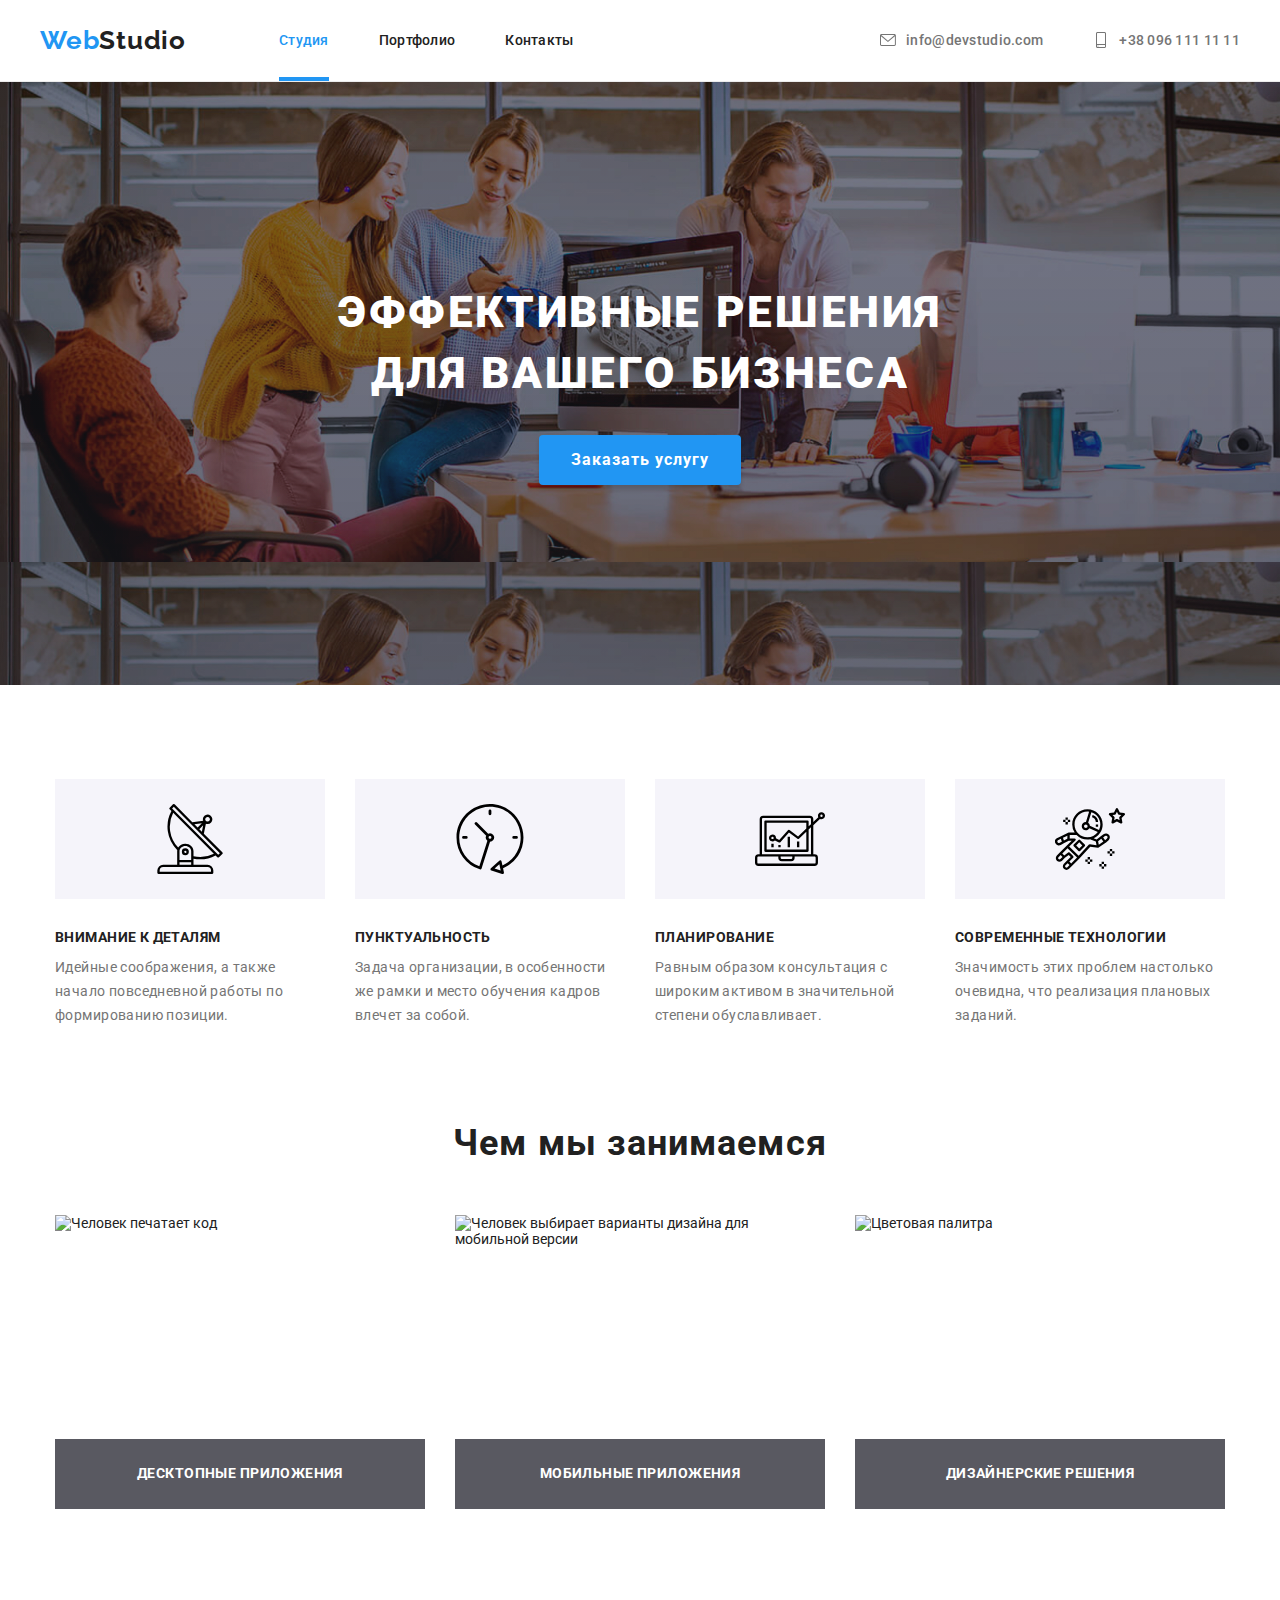
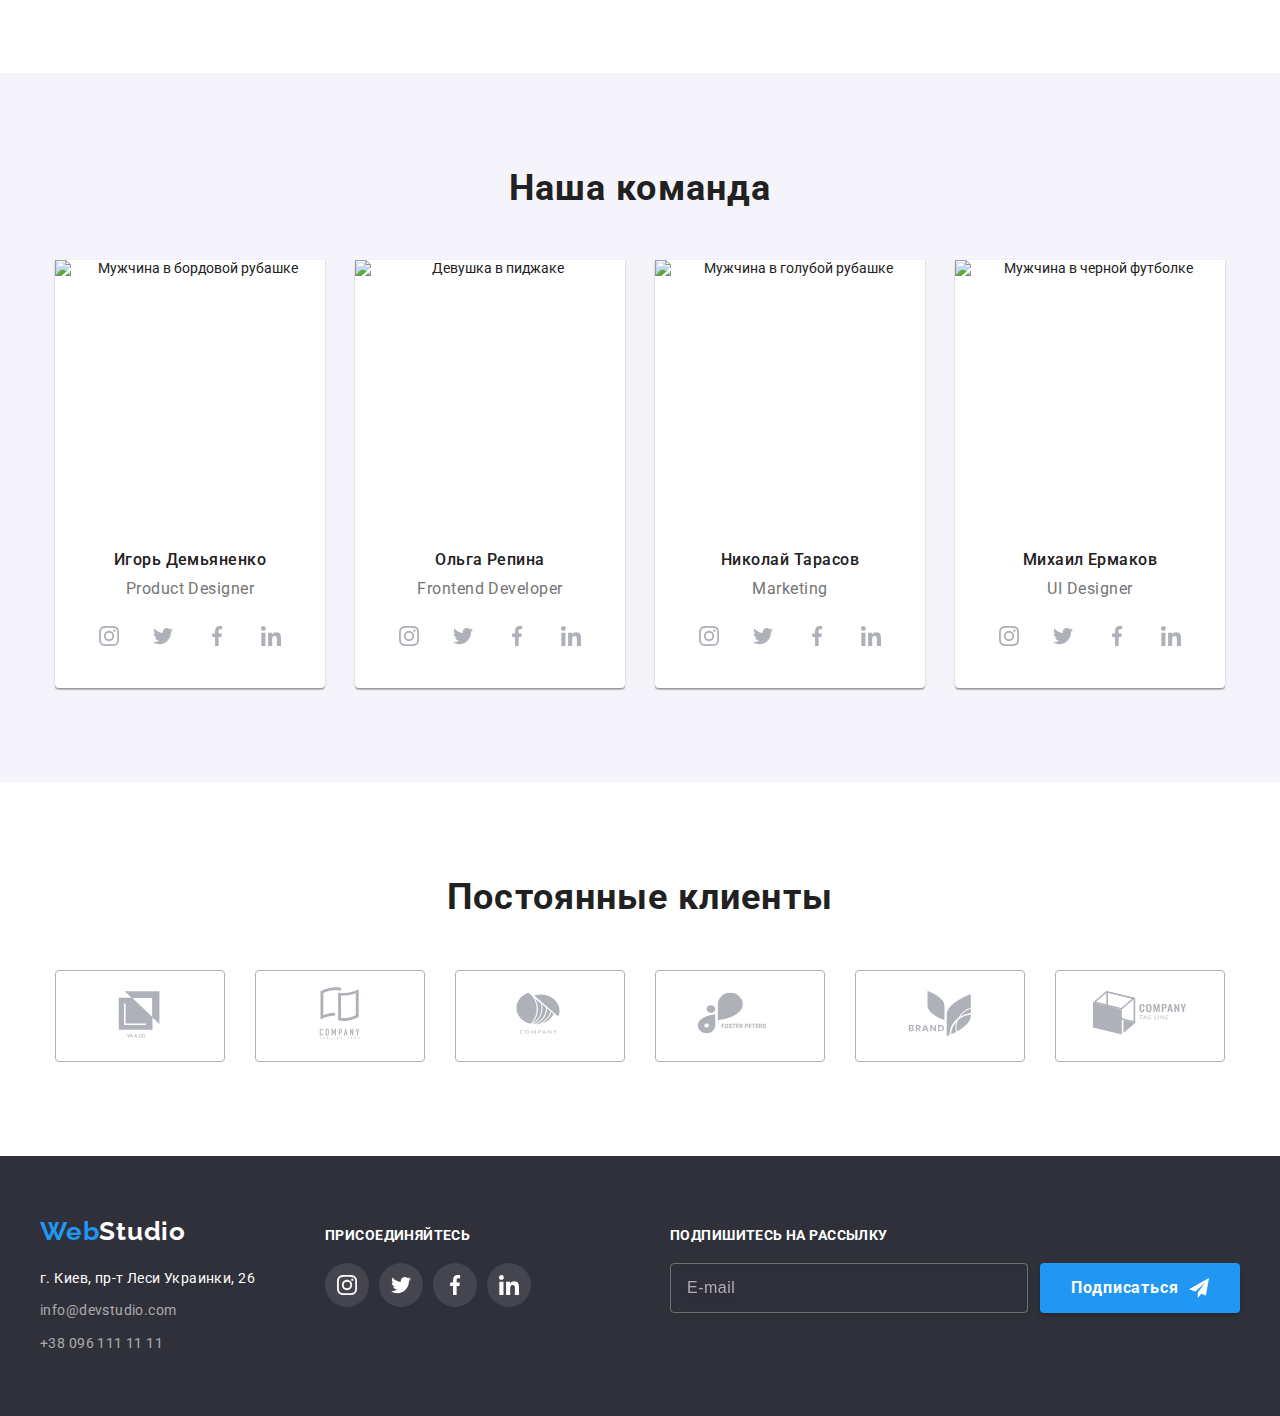
==== index.html @ afd18cb7 "update" ====
<!DOCTYPE html>
<html lang="ru">

<head>
  <meta charset="UTF-8" />
  <meta http-equiv="X-UA-Compatible" content="IE=edge" />
  <meta name="viewport" content="width=device-width, initial-scale=1.0" />
  <meta name="description" content="Домашнее задание #2" />
  <title>Главная</title>
  <link rel="preconnect" href="https://fonts.googleapis.com">
  <link rel="preconnect" href="https://fonts.gstatic.com" crossorigin>
  <link href="https://fonts.googleapis.com/css2?family=Raleway:wght@700&family=Roboto:wght@400;500;700;900&display=swap"
    rel="stylesheet">
  <link rel="stylesheet" href="https://cdnjs.cloudflare.com/ajax/libs/modern-normalize/1.1.0/modern-normalize.min.css"
    integrity="sha512-wpPYUAdjBVSE4KJnH1VR1HeZfpl1ub8YT/NKx4PuQ5NmX2tKuGu6U/JRp5y+Y8XG2tV+wKQpNHVUX03MfMFn9Q=="
    crossorigin="anonymous" referrerpolicy="no-referrer" />
    <link rel="stylesheet" href="./css/main.min.css" />
</head>

<body>
  <header class="header">
    <div class="container list box-flex">
      <a class="link font-3" href="./index.html">Web<span class="header__logo">Studio</span></a>
      <nav class="header__navigation ">
        <ul class="header__navigation__list list box-flex font-7 ">
          <li class="header__navigation__list__item position-items"><a class="link animation-1 current-page" href="./index.html"> <p> Студия</p></a></li>
          <li class="header__navigation__list__item position-items"><a class="link  animation-1" href="./portfolio.html"> <p> Портфолио</p></a></li>
          <li class="header__navigation__list__item position-items"><a class="link  animation-1" href=""><p>Контакты</p></a></li>
        </ul>
      </nav>
      <ul class="header__contact list box-flex font-7">
        <li class="header__contact__item position-items ">
          <a class="link email animation-1 box-flex" href="mailto:info@devstudio.com">
            <svg class="svg animation-1" style="width: 16px; height:16px;">
              <use href="./images/icons.svg#icon-envelope"></use>
            </svg>
            <p>info@devstudio.com</p></a>
        </li>
        <li class="header__contact__item position-items ">
          <a class="link tel animation-1 box-flex" href="tel:+380961111111">
            <svg class="svg animation-1" style="width: 16px; height:16px;">
              <use href="./images/icons.svg#icon-smartphone"></use>
            </svg>
            <p>+38 096 111 11 11</p></a>
        </li>
      </ul>
    </div>
  </header>

  <main class="main">
    <section class="shapka section">
      <div class="container shapka__container">
        <h1 class="font-1">Эффективные решения для вашего бизнеса</h1>
        <button class="btn btn-action animation-1" type="button" data-modal-open> <p class="font-4"> Заказать услугу</p></button>
      </div>
    </section>

    <section class="section peculiarities">
      <div class="container peculiarities__container">
        <ul class="peculiarities__container__list  list box-flex">
          <li class="peculiarities__container__item position-items">
            <div class="peculiarities__container__item__box box-flex">
              <svg class="svg">
                <use href="./images/icons.svg#icon-antenna-1"></use>
              </svg>
            </div>
            <h3 class="peculiarities__container__item__title font-9">Внимание к деталям</h3>
            <p class="font-8">Идейные соображения, а также начало повседневной работы по формированию позиции.</p>
          </li>
          <li class="peculiarities__container__item position-items">
            <div class="peculiarities__container__item__box box-flex">
              <svg class="svg">
                <use href="./images/icons.svg#icon-clock-1"></use>
              </svg>
            </div>
            <h3 class="peculiarities__container__item__title font-9">Пунктуальность</h3>
            <p class="font-8">Задача организации, в особенности же рамки и место обучения кадров влечет за собой.</p>

          </li>
          <li class="peculiarities__container__item position-items">
            <div class="peculiarities__container__item__box box-flex">
              <svg class="svg">
                <use href="./images/icons.svg#icon-diagram-1"></use>
              </svg>
            </div>
            <h3 class="peculiarities__container__item__title font-9">Планирование</h3>
            <p class="font-8">Равным образом консультация с широким активом в значительной степени обуславливает.</p>
          </li>
          <li class="peculiarities__container__item position-items">
            <div class="peculiarities__container__item__box box-flex">
              <svg class="svg">
                <use href="./images/icons.svg#icon-astronaut-1"></use>
              </svg>
            </div>
            <h3 class="peculiarities__container__item__title font-9">Современные технологии</h3>
            <p class="font-8">Значимость этих проблем настолько очевидна, что реализация плановых заданий.</p>
          </li>
        </ul>
      </div>
    </section>


    <section class="activity">
      <div class="container activity__container">
        <h2 class="font-2">Чем мы занимаемся</h2>
        <ul class="activity__list box-flex list">
          <li class="activity__list__item position-items"><img class="image" src="./images/activity/activity1.jpg"
              alt="Человек печатает код">
            <div class="activity__list__item__description box-flex">
              <h3 class="font-9">Десктопные приложения</h3>
            </div>
          </li>
          <li class="activity__list__item position-items"><img class="image" src="./images/activity/activity2.jpg"
              alt="Человек выбирает варианты дизайна для мобильной версии">
            <div class="activity__list__item__description box-flex">
              <h3 class="font-9">Мобильные приложения</h3>
            </div>
          </li>
          <li class="activity__list__item position-items"><img class="image" src="./images/activity/activity3.jpg"
              alt="Цветовая палитра">
            <div class="activity__list__item__description box-flex">
              <h3 class="font-9">Дизайнерские решения</h3>
            </div>
          </li>
        </ul>
      </div>
    </section>
   
    <section class="section team">
      <div class="container team__container">
        <h2 class="font-2">Наша команда</h2>
        <ul class="list team__list box-flex">
          <li class="team__list__item">
            <img class="image" src="./images/team/igor.jpg" alt="Мужчина в бордовой рубашке">
            <div class="team__list__item__info">
              <h3 class="team__list__item__title font-5">Игорь Демьяненко</h3>
              <p class="team__list__item__text font-6">Product Designer</p>
              <ul class="list team__list__item__social box-flex">
                <li class="item animation-1">
                  <a class="social-link box-flex" href="">
                    <svg class="svg animation-1">
                      <use href="./images/icons.svg#icon-instagram-2"></use>
                    </svg>
                  </a>
                </li>
                <li class="item animation-1">
                  <a class="social-link box-flex" href="">
                    <svg class="svg animation-1">
                      <use href="./images/icons.svg#icon-twitter-1"></use>
                    </svg>
                  </a>
                </li>
                <li class="item animation-1">
                  <a class="social-link box-flex" href="">
                    <svg class="svg animation-1">
                      <use href="./images/icons.svg#icon-facebook-1"></use>
                    </svg>
                  </a>
                </li>
                <li class="item">
                  <a class="social-link box-flex" href="">
                    <svg class="svg animation-1">
                      <use href="./images/icons.svg#icon-linkedin-1"></use>
                    </svg>
                  </a>
                </li>
              </ul>
            </div>
          </li>
          <li class="team__list__item">
            <img class="image" src="./images/team/olga.jpg" alt="Девушка в пиджаке">
            <div class="team__list__item__info">
              <h3 class="team__list__item__title font-5">Ольга Репина</h3>
              <p class="team__list__item__text font-6">Frontend Developer</p>
              <ul class="list team__list__item__social box-flex">
                <li class="item animation-1">
                  <a class="social-link box-flex" href="">
                    <svg class="svg animation-1">
                      <use href="./images/icons.svg#icon-instagram-2"></use>
                    </svg>
                  </a>
                </li>
                <li class="item animation-1">
                  <a class="social-link box-flex" href="">
                    <svg class="svg animation-1">
                      <use href="./images/icons.svg#icon-twitter-1"></use>
                    </svg>
                  </a>
                </li>
                <li class="item animation-1">
                  <a class="social-link box-flex" href="">
                    <svg class="svg animation-1">
                      <use href="./images/icons.svg#icon-facebook-1"></use>
                    </svg>
                  </a>
                </li>
                <li class="item animation-1">
                  <a class="social-link box-flex" href="">
                    <svg class="svg animation-1">
                      <use href="./images/icons.svg#icon-linkedin-1"></use>
                    </svg>
                  </a>
                </li>
              </ul>
            </div>

          </li>
          <li class="team__list__item">
            <img class="image" src="./images/team/niko.jpg" alt="Мужчина в голубой рубашке">
            <div class="team__list__item__info">
              <h3 class="team__list__item__title font-5">Николай Тарасов</h3>
              <p class="team__list__item__text font-6">Marketing</p>
              <ul class="list team__list__item__social box-flex">
                <li class="item animation-1">
                  <a class="social-link box-flex" href="">
                    <svg class="svg animation-1">
                      <use href="./images/icons.svg#icon-instagram-2"></use>
                    </svg>
                  </a>
                </li>
                <li class="item animation-1">
                  <a class="social-link box-flex" href="">
                    <svg class="svg animation-1">
                      <use href="./images/icons.svg#icon-twitter-1"></use>
                    </svg>
                  </a>
                </li>
                <li class="item animation-1">
                  <a class="social-link box-flex" href="">
                    <svg class="svg animation-1">
                      <use href="./images/icons.svg#icon-facebook-1"></use>
                    </svg>
                  </a>
                </li>
                <li class="item animation-1">
                  <a class="social-link box-flex" href="">
                    <svg class="svg animation-1">
                      <use href="./images/icons.svg#icon-linkedin-1"></use>
                    </svg>
                  </a>
                </li>
              </ul>
            </div>

          </li>
          <li class="team__list__item">
            <img class="image" src="./images/team/miho.jpg" alt="Мужчина в черной футболке">
            <div class="team__list__item__info">
              <h3 class="team__list__item__title font-5">Михаил Ермаков</h3>
              <p class="team__list__item__text font-6">UI Designer</p>
              <ul class="list team__list__item__social box-flex">
                <li class="item animation-1">
                  <a class="social-link box-flex" href="">
                    <svg class="svg animation-1">
                      <use href="./images/icons.svg#icon-instagram-2"></use>
                    </svg>
                  </a>
                </li>
                <li class="item animation-1">
                  <a class="social-link box-flex" href="">
                    <svg class="svg animation-1">
                      <use href="./images/icons.svg#icon-twitter-1"></use>
                    </svg>
                  </a>
                </li>
                <li class="item animation-1">
                  <a class="social-link box-flex" href="">
                    <svg class="svg animation-1">
                      <use href="./images/icons.svg#icon-facebook-1"></use>
                    </svg>
                  </a>
                </li>
                <li class="item animation-1">
                  <a class="social-link box-flex" href="">
                    <svg class="svg animation-1">
                      <use href="./images/icons.svg#icon-linkedin-1"></use>
                    </svg>
                  </a>
                </li>
              </ul>
            </div>

          </li>
        </ul>
      </div>
    </section>

    <section class="section clients">
      <div class="container client__container">
        <h2 class="font-2 client__container__title">Постоянные клиенты</h2>
        <ul class="client__list list box-flex">
          <li class="client__list__item animation-1 box-flex">
            <a class="client__list__item__social-link animation-1 "  href="">
              <svg class="svg animation-1">
                <use href="./images/icons.svg#icon-Logo"></use>
              </svg>
            </a>
          </li>
          <li class="client__list__item animation-1 box-flex">
            <a class="client__list__item__social-link animation-1"  href="">
              <svg class="svg animation-1">
                <use href="./images/icons.svg#icon-Logo-1"></use>
              </svg>
            </a>
          </li>
          <li class="client__list__item animation-1 box-flex">
            <a class="client__list__item__social-link animation-1"  href="" >
              <svg class="svg animation-1">
                <use href="./images/icons.svg#icon-Logo-2"></use>
              </svg>
            </a>
          </li>
          <li class="client__list__item animation-1 box-flex">
            <a class="client__list__item__social-link animation-1" href="">
              <svg class="svg animation-1">
                <use href="./images/icons.svg#icon-Logo-3"></use>
              </svg>
            </a>
          </li>
          <li class="client__list__item animation-1 box-flex">
            <a class="client__list__item__social-link animation-1"  href="">
              <svg class="svg animation-1">
                <use href="./images/icons.svg#icon-Logo-4"></use>
              </svg>
            </a>
          </li>
          <li class="client__list__item animation-1 box-flex">
            <a class="client__list__item__social-link animation-1" href="">
              <svg class="svg">
                <use href="./images/icons.svg#icon-Logo-5"></use>
              </svg>
            </a>
          </li>
        </ul>
      </div>
    </section>
  </main>

  <footer class="footer">
    <div class="footer__container container box-flex">
      <div>
        <a class="link font-3" href="/index.html">Web<span class="footer__logo">Studio</span></a>

        <address class="footer__address font-8">
          г. Киев, пр-т Леси Украинки, 26
          <ul class="list footer__address__contact__list">
            <li class="footer__address__contact__item"><a class="link animation-1" href="mailto:info@devstudio.com">info@devstudio.com</a></li>
            <li class="footer__address__contact__item"><a class="link animation-1" href="tel:+380961111111">+38 096 111 11 11</a></li>
          </ul>
        </address>
      </div>

      <div class="footer__social">
        <p class="footer__social__title font-9">присоединяйтесь</p>
        <ul class="footer__social__list list box-flex">
          <li class="footer__social__item animation-1">
            <a href="" class="footer__social__item__link link box-flex">
              <svg class="svg">
                <use href="./images/icons.svg#icon-instagram-2"></use>
              </svg>
            </a>
          </li>
          <li class="footer__social__item animation-1">
            <a href="" class="footer__social__item__link  link box-flex ">
              <svg class="svg">
                <use href="./images/icons.svg#icon-twitter-1"></use>
              </svg>
            </a>
          </li>
          <li class="footer__social__item  animation-1">
            <a href="" class="footer__social__item__link link box-flex">
              <svg class="svg">
                <use href="./images/icons.svg#icon-facebook-1"></use>
              </svg>
            </a>
          </li>
          <li class="footer__social__item  animation-1">
            <a href="" class="footer__social__item__link link box-flex">
              <svg class="svg">
                <use href="./images/icons.svg#icon-linkedin-1"></use>
              </svg>
            </a>
          </li>
        </ul>
      </div>
      <div class="footer__subscription">
        <form class="subscription__form box-flex" name="subscription-form" autocomplete="on">
          <div class="subscription__form__box">                    
            <label for="user_email"> <p class="subscription__form__box__title font-9">подпишитесь на рассылку</p></label>
            <input class="subscription__form__input" type="email" name="email" id="user_email" placeholder="E-mail">  
          </div>
          <button class="btn btn-action subscription__form__btn  animation-1 box-flex" type="submit">
            <p class="font-4">Подписаться</p>
            <svg class="sibscription__form__svg svg">
              <use href="./images/icons.svg#icon-icon-send"></use>
            </svg>
          </button>
        </form>

      </div>
    </div>
  </footer>
  <div class="backdrop is-hidden  box-flex" data-modal>    
    <div class="modal">
      <button type="button" class="btn modal__button-close" aria-label="Закрыть" data-modal-close>
        <svg class="modal__button-close__icon">
          <use href="./images/icons.svg#icon-cross"></use>
        </svg>
      </button>
      <form class="form modal__form" autocomplete="off" re>
        <p class="modal__form__title font-11">Оставьте свои данные, мы вам перезвоним</p>
        <label class="modal__form__label" for="user_name"> <p class="font-10">Имя</p>
          <input class="modal__form__input" type="text" name="name" id="user_name" placeholder="">
          <svg class="modal__form__icon" width="18" ; height="18" ;>
            <use href="./images/icons.svg#icon-Vector-9"></use>
          </svg>
        </label>
        <label class="modal__form__label" for="user_tel"> <p class="font-10">Телефон</p>
          <input class="modal__form__input" type="tel" name="tel" id="user_tel" placeholder="">
          <svg class="modal__form__icon" width="18" ; height="18">
            <use href="./images/icons.svg#icon-Vector-10"></use>
          </svg>
        </label>
        <label class="modal__form__label" for="user_email"> <p class="font-10">Почта</p>
          <input class="modal__form__input" type="email" name="email" id="user_email" placeholder="">
          <svg class="modal__form__icon" width="18" ; height="18">
            <use href="./images/icons.svg#icon-Vector-11"></use>
          </svg>
        </label>
        <label class="modal__form__label" for="user_message"> <p class="font-10">Комментарий</p></label>
        <textarea class="modal__form__message" name="message" id="user_message" cols="30" rows="5"
          placeholder="Введите текст"></textarea>        
        <div class="modal__form__agrement">
          <input class="modal__form__agrement__checkbox visually-hidden" type="checkbox" id="agrement__checkbox" name="checkbox">
          <label class="modal__form__agrement__label box-flex" for="agrement__checkbox">
            <svg class="modal__form__agrement__checkbox-input__icon" width="16" ; height="15">
              <use href="./images/icons.svg#icon-checkbox"></use>
            </svg>
            <p class="modal__form__agrement__text font-8">Соглашаюсь с рассылкой и принимаю&nbsp; </p>
            <a class="modal__form__agrement__link font-8" href="">Условия договора</a>
          </label>           
        </div>
        <button class="modal__form__btn-send btn-action btn animation-1" type="submit">
          <p class="font-4">Отправить</p>
        </button>
               
      </form>
    </div>
  </div>
  <script src="./js/modal.js"></script>
</body>

</html>
---- css/main.min.css ----
:root{--main-font: "Roboto", sans-serif;--secondary-font: "Raleway", sans-serif;--main-txt-cl: #212121;--secondary-txt-cl: #2196f3;--third-txt-cl: #757575;--title-txt-cl: #303030;--btn-txt-cl: #303030;--btn-bg-secondary-cl: #188CE8;--accent-cl: #ff6c00;--main-bg-cl: #ffffff;--secondary-bg-cl: #F5F4FA;--third-bg-cl:#2f303a;--black-cl: #000000;--grey-cl: #9da4bd;--grey-cl-alpha: rgba(157, 164, 189, 0.6);--linear-gradient: linear-gradient(
      180deg,
      rgba(47, 48, 58, 0.2) 0%,     
       rgba(47, 48, 58, 0.4) 100%
    );--border-radius: 4px;--gap: 30px;--item:3;--margin-element: 30px;--main-box-shadow: 0px 4px 4px rgba(0, 0, 0, 0.15)}body{font-family:var(--main-font);font-style:normal;font-size:14px;color:var(--main-txt-cl)}*{margin:0;padding:0}.visually-hidden{position:absolute;width:1px;height:1px;margin:-1px;padding:0;overflow:hidden;border:0;clip:rect(0 0 0 0)}.font-1{font-family:var(--main-font);font-style:normal;font-weight:900;font-size:44px;line-height:1.4;letter-spacing:0.06em}.font-2{font-family:var(--main-font);font-style:normal;font-weight:bold;font-size:36px;line-height:1.2;text-align:center;letter-spacing:0.03em}.font-3{font-family:var(--secondary-font);font-style:normal;font-weight:bold;font-size:26px;line-height:1.2;letter-spacing:0.03em}.font-4{font-family:var(--main-font);font-style:normal;font-weight:bold;font-size:16px;line-height:1.9;letter-spacing:0.06em}.font-5{font-family:var(--main-font);font-style:normal;font-weight:500;font-size:16px;line-height:1.2;text-align:center;letter-spacing:0.03em}.font-6{font-family:var(--main-font);font-style:normal;font-weight:normal;font-size:16px;line-height:1.2;text-align:center;letter-spacing:0.03em}.font-7{font-family:var(--main-font);font-style:normal;font-weight:500;font-size:14px;line-height:1.2;letter-spacing:0.02em}.font-8{font-family:var(--main-font);font-style:normal;font-weight:normal;font-size:14px;line-height:1.7;letter-spacing:0.03em}.font-9{font-family:var(--main-font);font-style:normal;font-weight:bold;font-size:14px;line-height:1.2;letter-spacing:0.03em}.font-10{font-family:var(--main-font);font-style:normal;font-weight:normal;font-size:12px;line-height:1.2;letter-spacing:0.01em;color:var(--third-txt-cl)}.font-11{font-family:var(--main-font);font-style:normal;font-weight:bold;font-size:20px;line-height:1.5;text-align:center;letter-spacing:0.03em}.font-12{font-family:var(--main-font);font-style:normal;font-weight:bold;font-size:18px;line-height:2;text-align:center;letter-spacing:0.06em}.list,.list-marcked{list-style:none;-webkit-padding-start:0;padding-inline-start:0}.container{max-width:480px;padding-left:15px;padding-right:15px;margin:0 auto}@media (min-width: 768px){.container{max-width:768px}}@media (min-width: 1280px){.container{max-width:1200px}}.section{max-width:1600px;padding-top:94px;padding-bottom:94px;margin-left:auto;margin-right:auto}.link{text-decoration:none;color:var(--main-txt-cl);--animation-property: color}.link:hover,.link:focus{color:var(--secondary-txt-cl)}.box-flex{display:-webkit-box;display:-ms-flexbox;display:flex;-webkit-box-align:center;-ms-flex-align:center;align-items:center;-webkit-box-pack:center;-ms-flex-pack:center;justify-content:center}.btn{text-align:center;border-width:0px;border-radius:var(--border-radius);cursor:pointer}.btn-action:hover,.btn-action:focus{background-color:var(--btn-bg-secondary-cl)}.animation-1{-webkit-transition-property:var(--animation-property);transition-property:var(--animation-property);-webkit-transition-duration:250ms;transition-duration:250ms;-webkit-transition-timing-function:cubic-bezier(0.4, 0, 0.2, 1);transition-timing-function:cubic-bezier(0.4, 0, 0.2, 1)}.btn-action{color:var(--main-bg-cl);background-color:var(--secondary-txt-cl);-webkit-box-shadow:var(--main-box-shadow);box-shadow:var(--main-box-shadow);--animation-property: background-color}.image{display:block;-o-object-fit:cover;object-fit:cover}.svg{display:inline-block;background-color:transparent;-webkit-box-pack:center;-ms-flex-pack:center;justify-content:center;-webkit-box-align:center;-ms-flex-align:center;align-items:center}.grid{display:-ms-grid;display:grid;-ms-grid-columns:(1fr)[var];grid-template-columns:repeat(var(--item), 1fr);gap:var(--gap)}.position-items{margin-right:var(--margin-element)}.position-items:last-child{margin-right:0}.header{background-color:var(--main-bg-cl);border-bottom:1px solid #ececec}.header .font-3{color:var(--secondary-txt-cl)}.header__logo{color:var(--main-txt-cl)}.header__navigation{margin-left:93px;text-align:left;vertical-align:top;--margin-element:50px}.current-page{position:relative}.current-page::after{position:absolute;display:inline-block;bottom:0;left:0;content:"";width:100%;height:4px;background-color:var(--secondary-txt-cl)}.header__navigation__list__item .link{display:inline-block;padding-top:32px;padding-bottom:32px;--animation-property: color 
    }.current-page{color:var(--secondary-txt-cl)}.header__contact{margin-left:auto;--margin-element:50px}.header__contact__item .link{color:var(--third-txt-cl);--animation-property: color, fill  
      }.header__contact__item:hover .link,.header__contact__item:focus .link{color:var(--secondary-txt-cl)}.header__contact__item .svg{fill:var(--third-txt-cl);margin-right:10px}.header__contact__item:hover .svg,.header__contact__item:focus .svg{fill:var(--secondary-txt-cl)}.main{background:var(--main-bg-cl)}.shapka{background-image:var(--linear-gradient),url(../images/activity/img.jpg);background-size:contain;background-color:var(--third-bg-cl);padding-top:200px;padding-bottom:200px}.shapka__container{text-align:center}.shapka .font-1{display:inline-block;max-width:696px;text-transform:uppercase;color:var(--main-bg-cl)}.shapka__container .btn-action{display:block;margin-left:auto;margin-right:auto;margin-top:30px;padding:10px 32px}.peculiarities__container__item{width:270px;--margin-element:30px}.peculiarities__container__item .svg{display:inline-block;width:70px;height:70px;background-color:transparent}.peculiarities__container__item__box{width:270px;height:120px;background-color:var(--secondary-bg-cl)}.peculiarities__container__item__title{margin-top:30px;margin-bottom:10px;text-transform:uppercase}.peculiarities__container__item .font-8{color:var(--third-txt-cl)}.activity{padding-bottom:94px}.activity__list{margin-top:50px}.activity__list__item{--margin-element:30px}.activity__list__item .image{-o-object-fit:cover;object-fit:cover;height:294px;width:370px}.activity__list__item__description{position:relative;top:-70px;min-height:70px;width:100%;background:rgba(47,48,58,0.8)}.activity__list__item .font-9{-webkit-box-align:center;-ms-flex-align:center;align-items:center;text-transform:uppercase;color:var(--main-bg-cl)}.team{display:block;text-align:center;background:var(--secondary-bg-cl)}.team__list{margin-top:50px}.team__list__item{margin-right:30px;width:270px;background:var(--main-bg-cl);-webkit-box-shadow:0px 1px 3px rgba(0,0,0,0.12),0px 1px 1px rgba(0,0,0,0.14),0px 2px 1px rgba(0,0,0,0.2);box-shadow:0px 1px 3px rgba(0,0,0,0.12),0px 1px 1px rgba(0,0,0,0.14),0px 2px 1px rgba(0,0,0,0.2);border-radius:0px 0px var(--border-radius) var(--border-radius)}.team__list__item:last-child{margin-right:0px}.team__list__item .image{-o-object-fit:cover;object-fit:cover;height:260px;width:270px}.team__list__item .social{font-size:0px;line-height:1}.team__list__item__info{padding-top:30px;padding-bottom:30px}.team__list__item__title{margin-bottom:10px}.team__list__item__text{margin-bottom:16px;color:#757575}.team__list__item__social .item:not(:last-child){margin-right:10px}.team__list__item__social .svg{fill:#AFB1B8;width:20px;height:20px;--animation-property: fill}.team__list__item__social .item{-webkit-box-sizing:border-box;box-sizing:border-box;width:44px;height:44px;border-radius:50%;--animation-property: background-color}.team__list__item__social .item:hover,.team__list__item__social .item:focus{background-color:var(--secondary-txt-cl)}.team__list__item__social .item:hover .svg,.team__list__item__social .item:focus .svg{fill:#ffffff}.team__list__item .social-link{width:100%;height:100%}.client__container__title{margin-bottom:50px}.client__list__item:not(:last-child){margin-right:30px}.client__list__item{width:170px;height:92px;border:1px solid #AFB1B8;-webkit-box-sizing:border-box;box-sizing:border-box;border-radius:4px;--animation-property: border}.client__list__item:hover,.client__list__item:focus{border:1px solid var(--secondary-txt-cl)}.client__list__item .svg{fill:#AFB1B8;width:106px;height:60px;--animation-property: fill}.client__list__item:hover .svg,.client__list__item:focus .svg{fill:var(--secondary-txt-cl)}.footer{background:var(--third-bg-cl);padding-top:60px;padding-bottom:60px}.footer__container{-webkit-box-align:baseline;-ms-flex-align:baseline;align-items:baseline}.footer__logo{top:24px}.footer .font-3{color:var(--secondary-txt-cl)}.footer__logo{color:var(--main-bg-cl)}.footer__address{color:var(--main-bg-cl);margin-top:20px}.footer__address__contact__list{margin-top:9px;-webkit-box-orient:vertical;-webkit-box-direction:normal;-ms-flex-direction:column;flex-direction:column;-webkit-box-align:start;-ms-flex-align:start;align-items:flex-start}.footer__address__contact__item{margin-bottom:9px}.footer__address__contact__item:last-child{margin-bottom:0px}.footer__address__contact__item .link{color:rgba(255,255,255,0.6);--animation-property: color}.footer__address__contact__item .link:hover,.footer__address__contact__item .link:active,.footer__address__contact__item .link:focus{color:var(--secondary-txt-cl)}.footer__social{margin-left:70px}.footer__social__title{color:#ffffff;margin-bottom:20px;text-transform:uppercase}.footer__social__item{width:44px;height:44px;background:rgba(255,255,255,0.1);border-radius:50%;--animation-property: background-color}.footer__social__item:hover,.footer__social__item:focus{background:#2196F3}.footer__social__item:not(:last-child){margin-right:10px}.footer__social__item__link{width:100%;height:100%}.footer .svg{fill:var(--main-bg-cl);position:relative;width:20px;height:20px;padding:0}.footer__subscription{margin-left:auto}.subscription__form{-webkit-box-align:end;-ms-flex-align:end;align-items:flex-end}.subscription__form__box__title{color:#ffffff;margin-bottom:20px;text-transform:uppercase}.subscription__form__input{padding:15px 16px;background-color:transparent;min-width:358px;min-height:50px;border:1px solid rgba(255,255,255,0.3);color:var(--main-bg-cl);-webkit-box-sizing:border-box;box-sizing:border-box;-webkit-filter:drop-shadow(0px 4px 4px rgba(0,0,0,0.15));filter:drop-shadow(0px 4px 4px rgba(0,0,0,0.15));border-radius:4px}.subscription__form__input:focus,.subscription__form__input:focus,.subscription__form__input:focus-visible{border:1px solid #2196F3}.subscription__form__input:focus-within{border-color:var(--secondary-txt-cl)}.subscription__form__input::-webkit-input-placeholder{font-size:16px;line-height:1.25;-webkit-box-align:center;align-items:center;letter-spacing:0.03em;color:rgba(255,255,255,0.6)}.subscription__form__input:-ms-input-placeholder{font-size:16px;line-height:1.25;-ms-flex-align:center;align-items:center;letter-spacing:0.03em;color:rgba(255,255,255,0.6)}.subscription__form__input::-ms-input-placeholder{font-size:16px;line-height:1.25;-ms-flex-align:center;align-items:center;letter-spacing:0.03em;color:rgba(255,255,255,0.6)}.subscription__form__input::placeholder{font-size:16px;line-height:1.25;-webkit-box-align:center;-ms-flex-align:center;align-items:center;letter-spacing:0.03em;color:rgba(255,255,255,0.6)}.subscription__form__btn{min-width:200px;min-height:50px;margin-left:12px;-webkit-box-align:center;-ms-flex-align:center;align-items:center}.sibscription__form__svg{width:24px;height:24px;margin-left:10px}.backdrop{position:fixed;top:50%;left:50%;-webkit-transform:translate(-50%, -50%);transform:translate(-50%, -50%);width:100vw;height:100vw;background:rgba(0,0,0,0.2);opacity:1;-webkit-transition-property:opacity, visibility;transition-property:opacity, visibility;-webkit-transition-duration:250ms;transition-duration:250ms;-webkit-transition-timing-function:cubic-bezier(0.4, 0, 0.2, 1);transition-timing-function:cubic-bezier(0.4, 0, 0.2, 1)}.is-hidden{visibility:hidden;opacity:0;pointer-events:none}.modal{position:relative;width:528px;min-height:250px;background-color:var(--main-bg-cl)}.modal__form{background-color:var(--main-bg-cl);padding:40px}.modal__form__label:focus-within .modal__form__input,.modal__form__label:focus-visible .modal__form__input{border-color:var(--secondary-txt-cl)}.modal__form__label:focus-within .modal__form__icon,.modal__form__label:focus-visible .modal__form__icon{fill:var(--secondary-txt-cl)}.modal__form__title{color:var(--main-txt-cl)}.modal__button-close{position:absolute;right:8px;top:8px;padding:0;width:30px;height:30px;border:1px solid rgba(0,0,0,0.1);background:var(--main-bg-cl);-webkit-box-sizing:border-box;box-sizing:border-box;border-radius:50%}.modal__button-close__icon{fill:var(--black-cl);position:relative;width:10px;height:10px;padding:0}.modal__form__label{display:block;position:relative}.modal__form__label:not(:first-child){margin-top:10px}.modal__form__input{width:100%;padding-top:12px;padding-left:42px;padding-right:10px;padding-bottom:12px;margin-top:4px;font-size:12px;line-height:14px;letter-spacing:0.01em;border:1px solid rgba(33,33,33,0.2);-webkit-box-sizing:border-box;box-sizing:border-box;border-radius:4px}.modal__form__message{width:100%;padding-top:12px;padding-left:16px;padding-right:16px;padding-bottom:12px;margin-top:4px;border:1px solid rgba(33,33,33,0.2);-webkit-box-sizing:border-box;box-sizing:border-box;border-radius:4px;resize:none}.modal__form__message:focus-within,.modal__form__message:focus-visible{border:1px solid var(--secondary-txt-cl)}.modal__form__message::-webkit-input-placeholder{font-weight:normal;font-size:12px;line-height:1.15;letter-spacing:0.01em;color:rgba(117,117,117,0.5)}.modal__form__message:-ms-input-placeholder{font-weight:normal;font-size:12px;line-height:1.15;letter-spacing:0.01em;color:rgba(117,117,117,0.5)}.modal__form__message::-ms-input-placeholder{font-weight:normal;font-size:12px;line-height:1.15;letter-spacing:0.01em;color:rgba(117,117,117,0.5)}.modal__form__message::placeholder{font-weight:normal;font-size:12px;line-height:1.15;letter-spacing:0.01em;color:rgba(117,117,117,0.5)}.modal__form__icon{position:absolute;bottom:20%;left:12px}.modal__form__agrement{width:100%;-webkit-box-align:baseline;-ms-flex-align:baseline;align-items:baseline;margin-top:20px;margin-bottom:30px}.modal__form__agrement__checkbox{width:16px;height:16px}.modal__form__agrement__link{color:var()}.modal__form__btn-send{display:block;margin:0 auto;padding:10px 32px;margin-left:auto;margin-right:auto}.modal__form__agrement__checkbox:checked+.modal__form__agrement__label .modal__form__agrement__checkbox-input__icon{fill:var(--secondary-txt-cl)}.modal__form__agrement__checkbox-input__icon{fill:var(--main-bg-cl);margin-right:8px;border:1px solid #000000;border-radius:4px}.test__label{color:blue}.test__checkbox:checked+label{color:crimson}.portfolio__memu__list{margin-bottom:50px}.portfolio__memu__item{margin-right:8px}.portfolio__memu__item:last-child{margin-right:0px}.portfolio__memu__button-filter{display:block;text-align:center;padding-left:22px;padding-right:22px;padding-top:6px;padding-bottom:6px;color:var(--main-txt-cl);background-color:var(--secondary-bg-cl);border-width:0px;border-radius:var(--border-radius);--animation-property: background-color, color, box-shadow }.portfolio__memu__button-filter:hover,.portfolio__memu__button-filter:focus,.portfolio__memu__button-filter:active{color:var(--main-bg-cl);background-color:var(--secondary-txt-cl);-webkit-box-shadow:0px 4px 4px rgba(0,0,0,0.15);box-shadow:0px 4px 4px rgba(0,0,0,0.15)}.portfolio__repeater{-webkit-box-orient:horizontal;-webkit-box-direction:normal;-ms-flex-direction:row;flex-direction:row;-ms-flex-wrap:wrap;flex-wrap:wrap}.portfolio__repeater__item{display:block;position:relative;-webkit-box-sizing:border-box;box-sizing:border-box;width:370px;margin-right:30px;margin-bottom:30px}.portfolio__image__box{position:relative;width:100%;height:294px;overflow:hidden}.portfolio__repeater__item{background:var(--main-bg-cl);--animation-property: box-shadow}.portfolio__repeater__item__link:hover,.portfolio__repeater__item__link:active{display:block;-webkit-box-shadow:0px 1px 1px rgba(0,0,0,0.12),0px 4px 4px rgba(0,0,0,0.06),1px 4px 6px rgba(0,0,0,0.16);box-shadow:0px 1px 1px rgba(0,0,0,0.12),0px 4px 4px rgba(0,0,0,0.06),1px 4px 6px rgba(0,0,0,0.16)}.portfolio__repeater__item:nth-child(3n+3){margin-right:0px}.portfolio__repeater__item:nth-last-child(-n+3){margin-bottom:0px}.portfolio__item__description{position:absolute;width:100%;height:294px;padding-left:24px;padding-right:24px;background:rgba(33,150,243,0.9);--animation-property: transform}.portfolio__repeater__item__link:hover .portfolio__item__description,.portfolio__repeater__item__link:active .portfolio__item__description{-webkit-transform:translate(0%, -100%);transform:translate(0%, -100%)}.text-description{text-align:center;font-size:18px;line-height:1.55;color:var(--main-bg-cl)}.portfolio__repeater__item__part{padding:20px 24px;border-bottom:2px solid #EEEEEE;border-left:2px solid #EEEEEE;border-right:2px solid #EEEEEE}.portfolio__repeater__item .image{width:370px;height:294px}.portfolio .font-12{text-align:left;margin-bottom:4px;text-decoration:none;color:#212121}.portfolio .text{text-decoration:none;color:#757575}
/*# sourceMappingURL=main.min.css.map */
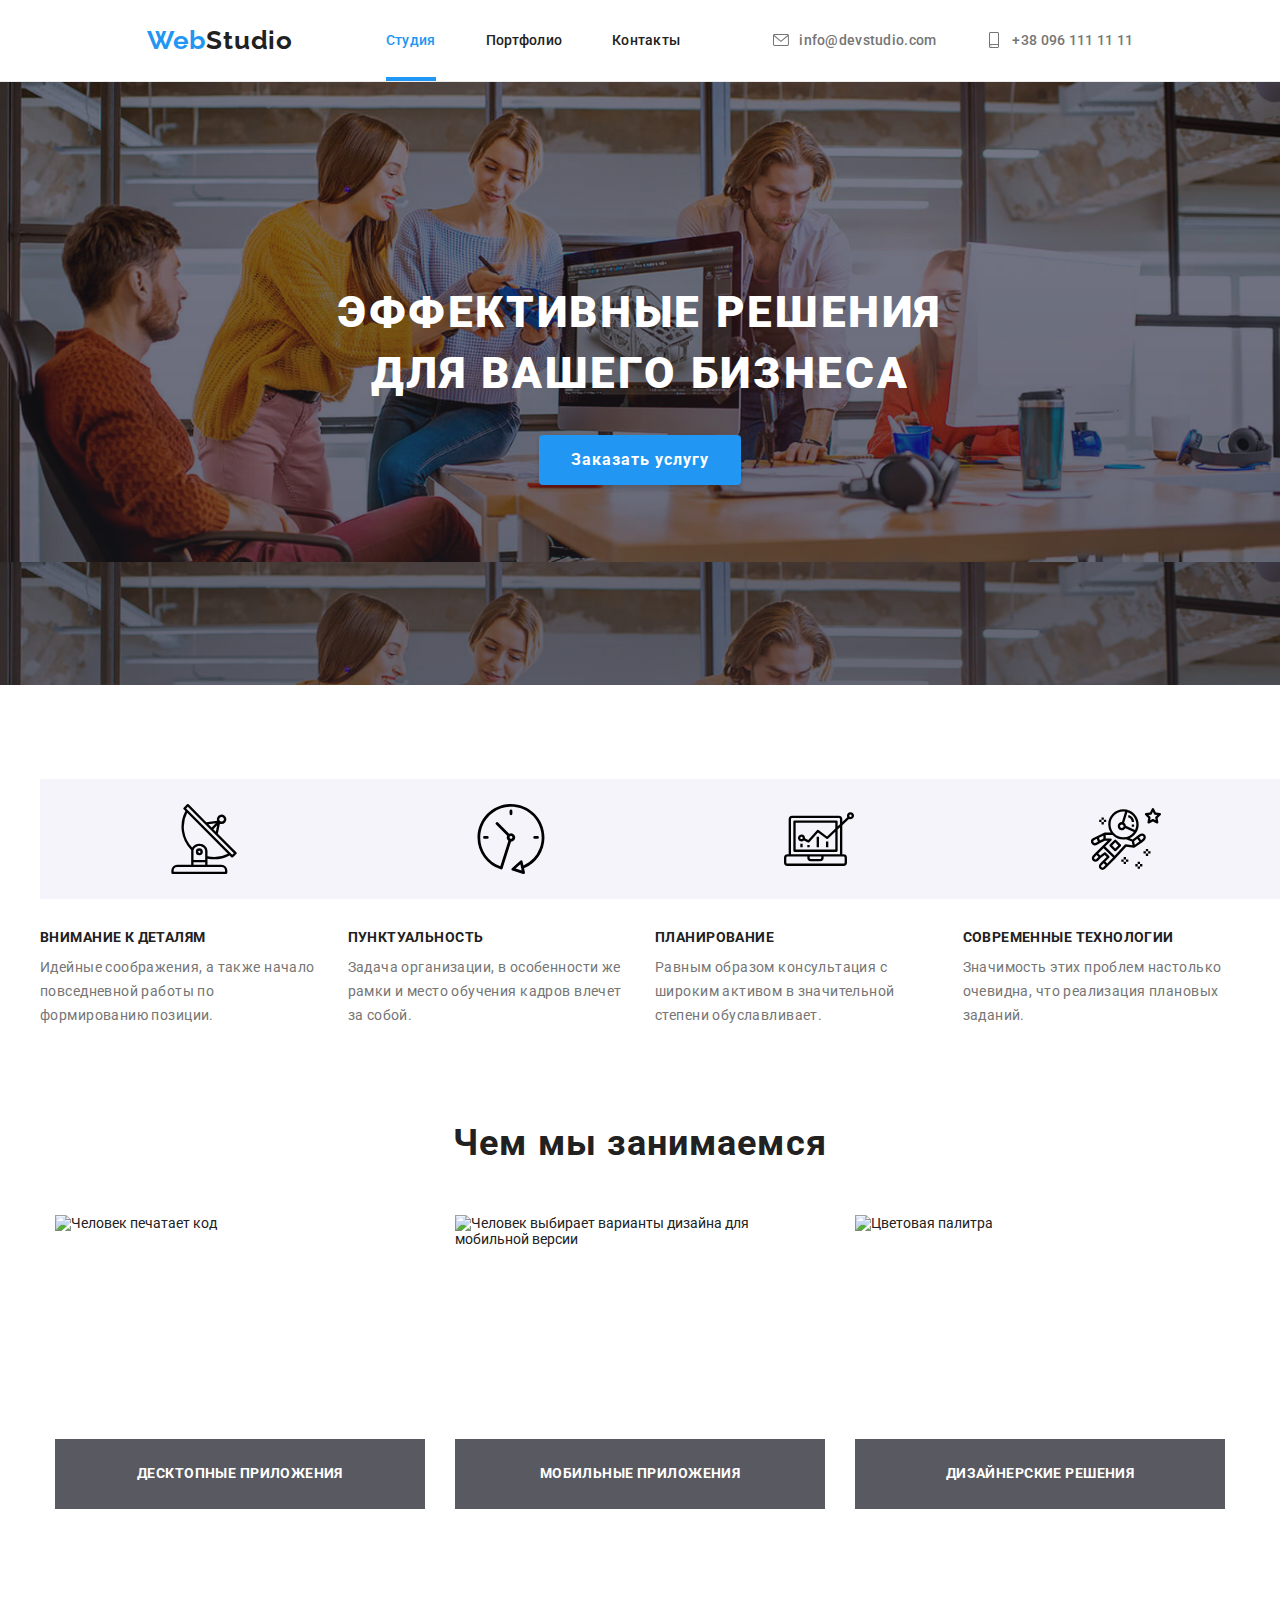
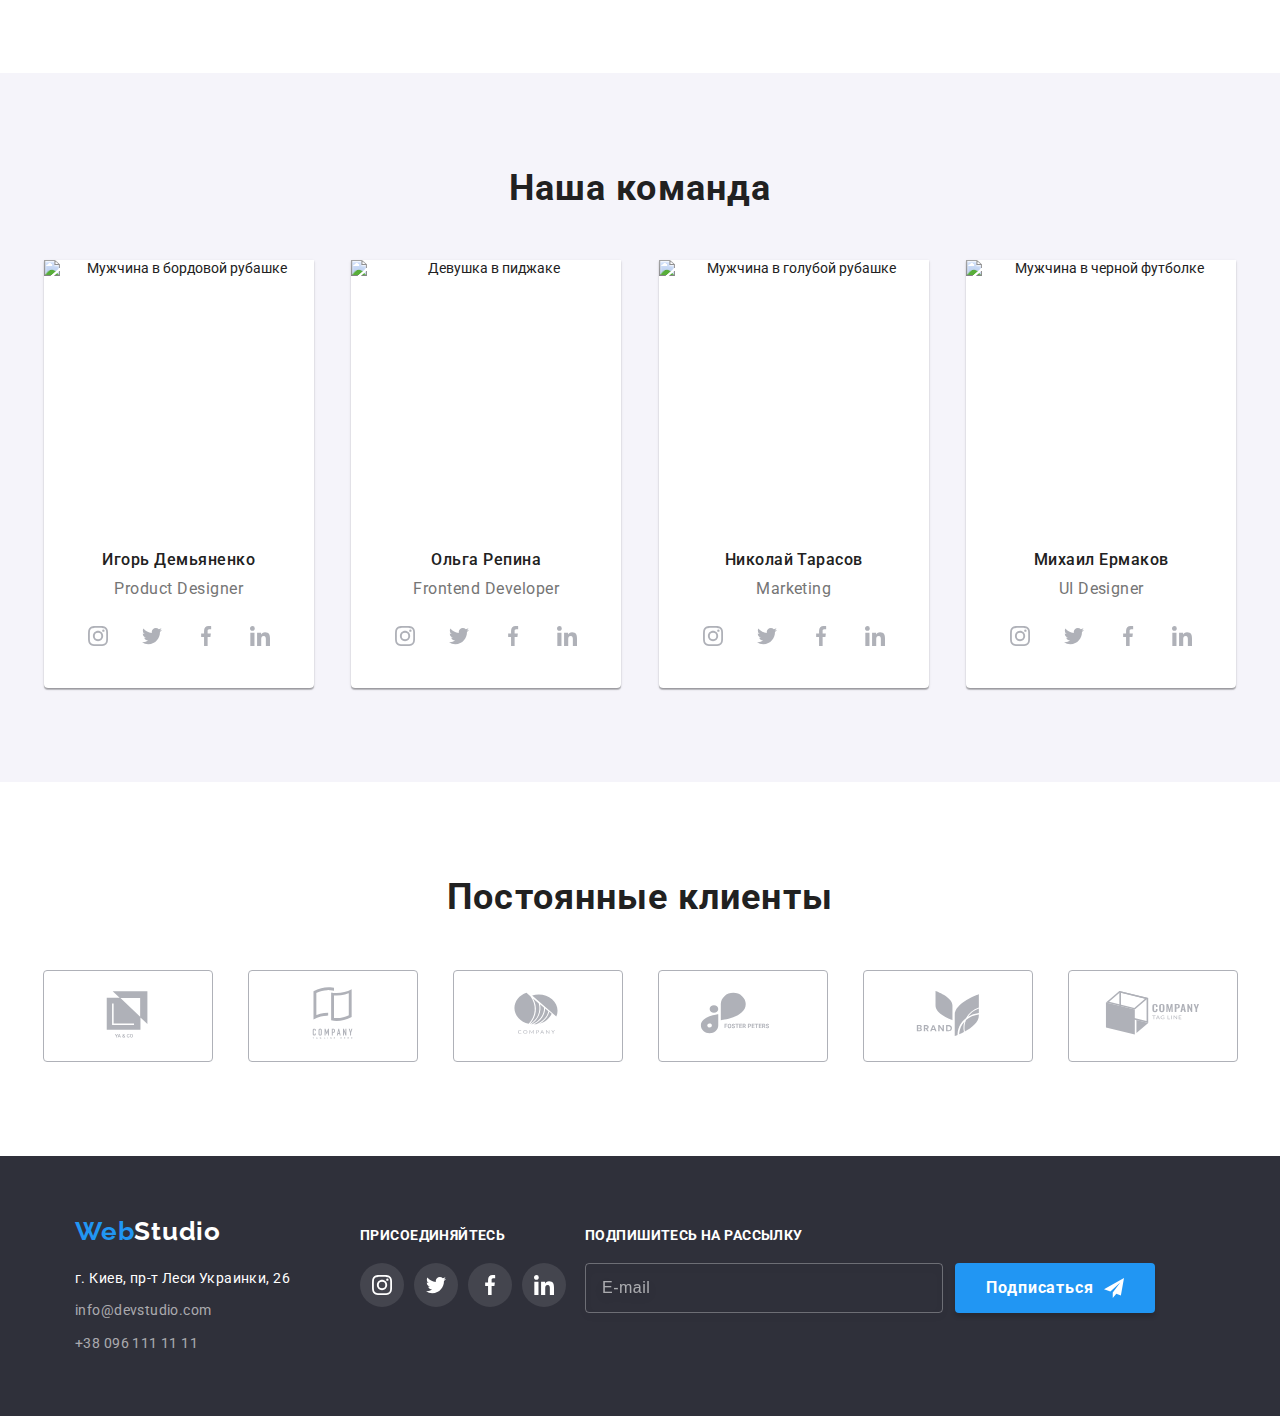
==== commit 9aec6e13: "update" ====
--- a/index.html
+++ b/index.html
@@ -14,7 +14,7 @@
   <link rel="stylesheet" href="https://cdnjs.cloudflare.com/ajax/libs/modern-normalize/1.1.0/modern-normalize.min.css"
     integrity="sha512-wpPYUAdjBVSE4KJnH1VR1HeZfpl1ub8YT/NKx4PuQ5NmX2tKuGu6U/JRp5y+Y8XG2tV+wKQpNHVUX03MfMFn9Q=="
     crossorigin="anonymous" referrerpolicy="no-referrer" />
-    <link rel="stylesheet" href="./css/main.min.css" />
+  <link rel="stylesheet" href="./css/main.min.css" />
 </head>
 
 <body>
@@ -23,9 +23,17 @@
       <a class="link font-3" href="./index.html">Web<span class="header__logo">Studio</span></a>
       <nav class="header__navigation ">
         <ul class="header__navigation__list list box-flex font-7 ">
-          <li class="header__navigation__list__item position-items"><a class="link animation-1 current-page" href="./index.html"> <p> Студия</p></a></li>
-          <li class="header__navigation__list__item position-items"><a class="link  animation-1" href="./portfolio.html"> <p> Портфолио</p></a></li>
-          <li class="header__navigation__list__item position-items"><a class="link  animation-1" href=""><p>Контакты</p></a></li>
+          <li class="header__navigation__list__item position-items"><a class="link animation-1 current-page"
+              href="./index.html">
+              <p> Студия</p>
+            </a></li>
+          <li class="header__navigation__list__item position-items"><a class="link  animation-1"
+              href="./portfolio.html">
+              <p> Портфолио</p>
+            </a></li>
+          <li class="header__navigation__list__item position-items"><a class="link  animation-1" href="">
+              <p>Контакты</p>
+            </a></li>
         </ul>
       </nav>
       <ul class="header__contact list box-flex font-7">
@@ -34,16 +42,24 @@
             <svg class="svg animation-1" style="width: 16px; height:16px;">
               <use href="./images/icons.svg#icon-envelope"></use>
             </svg>
-            <p>info@devstudio.com</p></a>
+            <p>info@devstudio.com</p>
+          </a>
         </li>
         <li class="header__contact__item position-items ">
           <a class="link tel animation-1 box-flex" href="tel:+380961111111">
             <svg class="svg animation-1" style="width: 16px; height:16px;">
               <use href="./images/icons.svg#icon-smartphone"></use>
             </svg>
-            <p>+38 096 111 11 11</p></a>
+            <p>+38 096 111 11 11</p>
+          </a>
         </li>
       </ul>
+      <button class="mobile__menu__open  animation-1" type="button" data-modal-menu-open>
+        <svg class="svg mobile__menu__open__svg" width="40" ; height="40" ;>
+          <use href="./images/icons.svg#icon-menu_40px"></use>
+        </svg>
+      </button>
+
     </div>
   </header>
 
@@ -51,14 +67,16 @@
     <section class="shapka section">
       <div class="container shapka__container">
         <h1 class="font-1">Эффективные решения для вашего бизнеса</h1>
-        <button class="btn btn-action animation-1" type="button" data-modal-open> <p class="font-4"> Заказать услугу</p></button>
+        <button class="btn btn-action animation-1" type="button" data-modal-open>
+          <p class="font-4"> Заказать услугу</p>
+        </button>
       </div>
     </section>
 
     <section class="section peculiarities">
       <div class="container peculiarities__container">
-        <ul class="peculiarities__container__list  list box-flex">
-          <li class="peculiarities__container__item position-items">
+        <ul class="peculiarities__container__list  list grid">
+          <li class="peculiarities__container__item">
             <div class="peculiarities__container__item__box box-flex">
               <svg class="svg">
                 <use href="./images/icons.svg#icon-antenna-1"></use>
@@ -67,7 +85,7 @@
             <h3 class="peculiarities__container__item__title font-9">Внимание к деталям</h3>
             <p class="font-8">Идейные соображения, а также начало повседневной работы по формированию позиции.</p>
           </li>
-          <li class="peculiarities__container__item position-items">
+          <li class="peculiarities__container__item">
             <div class="peculiarities__container__item__box box-flex">
               <svg class="svg">
                 <use href="./images/icons.svg#icon-clock-1"></use>
@@ -77,7 +95,7 @@
             <p class="font-8">Задача организации, в особенности же рамки и место обучения кадров влечет за собой.</p>
 
           </li>
-          <li class="peculiarities__container__item position-items">
+          <li class="peculiarities__container__item">
             <div class="peculiarities__container__item__box box-flex">
               <svg class="svg">
                 <use href="./images/icons.svg#icon-diagram-1"></use>
@@ -86,7 +104,7 @@
             <h3 class="peculiarities__container__item__title font-9">Планирование</h3>
             <p class="font-8">Равным образом консультация с широким активом в значительной степени обуславливает.</p>
           </li>
-          <li class="peculiarities__container__item position-items">
+          <li class="peculiarities__container__item">
             <div class="peculiarities__container__item__box box-flex">
               <svg class="svg">
                 <use href="./images/icons.svg#icon-astronaut-1"></use>
@@ -125,11 +143,11 @@
         </ul>
       </div>
     </section>
-   
+
     <section class="section team">
       <div class="container team__container">
         <h2 class="font-2">Наша команда</h2>
-        <ul class="list team__list box-flex">
+        <ul class="list team__list grid">
           <li class="team__list__item">
             <img class="image" src="./images/team/igor.jpg" alt="Мужчина в бордовой рубашке">
             <div class="team__list__item__info">
@@ -288,23 +306,23 @@
     <section class="section clients">
       <div class="container client__container">
         <h2 class="font-2 client__container__title">Постоянные клиенты</h2>
-        <ul class="client__list list box-flex">
+        <ul class="client__list list grid">
           <li class="client__list__item animation-1 box-flex">
-            <a class="client__list__item__social-link animation-1 "  href="">
+            <a class="client__list__item__social-link animation-1 " href="">
               <svg class="svg animation-1">
                 <use href="./images/icons.svg#icon-Logo"></use>
               </svg>
             </a>
           </li>
           <li class="client__list__item animation-1 box-flex">
-            <a class="client__list__item__social-link animation-1"  href="">
+            <a class="client__list__item__social-link animation-1" href="">
               <svg class="svg animation-1">
                 <use href="./images/icons.svg#icon-Logo-1"></use>
               </svg>
             </a>
           </li>
           <li class="client__list__item animation-1 box-flex">
-            <a class="client__list__item__social-link animation-1"  href="" >
+            <a class="client__list__item__social-link animation-1" href="">
               <svg class="svg animation-1">
                 <use href="./images/icons.svg#icon-Logo-2"></use>
               </svg>
@@ -318,7 +336,7 @@
             </a>
           </li>
           <li class="client__list__item animation-1 box-flex">
-            <a class="client__list__item__social-link animation-1"  href="">
+            <a class="client__list__item__social-link animation-1" href="">
               <svg class="svg animation-1">
                 <use href="./images/icons.svg#icon-Logo-4"></use>
               </svg>
@@ -338,14 +356,16 @@
 
   <footer class="footer">
     <div class="footer__container container box-flex">
-      <div>
+      <div class="footer__container__logo">
         <a class="link font-3" href="/index.html">Web<span class="footer__logo">Studio</span></a>
 
         <address class="footer__address font-8">
           г. Киев, пр-т Леси Украинки, 26
           <ul class="list footer__address__contact__list">
-            <li class="footer__address__contact__item"><a class="link animation-1" href="mailto:info@devstudio.com">info@devstudio.com</a></li>
-            <li class="footer__address__contact__item"><a class="link animation-1" href="tel:+380961111111">+38 096 111 11 11</a></li>
+            <li class="footer__address__contact__item"><a class="link animation-1"
+                href="mailto:info@devstudio.com">info@devstudio.com</a></li>
+            <li class="footer__address__contact__item"><a class="link animation-1" href="tel:+380961111111">+38 096 111
+                11 11</a></li>
           </ul>
         </address>
       </div>
@@ -383,11 +403,14 @@
           </li>
         </ul>
       </div>
+
       <div class="footer__subscription">
         <form class="subscription__form box-flex" name="subscription-form" autocomplete="on">
-          <div class="subscription__form__box">                    
-            <label for="user_email"> <p class="subscription__form__box__title font-9">подпишитесь на рассылку</p></label>
-            <input class="subscription__form__input" type="email" name="email" id="user_email" placeholder="E-mail">  
+          <div class="subscription__form__box">
+            <label for="user_email">
+              <p class="subscription__form__box__title font-9">подпишитесь на рассылку</p>
+            </label>
+            <input class="subscription__form__input" type="email" name="email" id="user_email" placeholder="E-mail">
           </div>
           <button class="btn btn-action subscription__form__btn  animation-1 box-flex" type="submit">
             <p class="font-4">Подписаться</p>
@@ -400,7 +423,8 @@
       </div>
     </div>
   </footer>
-  <div class="backdrop is-hidden  box-flex" data-modal>    
+
+  <div class="backdrop is-hidden  box-flex" data-modal>
     <div class="modal">
       <button type="button" class="btn modal__button-close" aria-label="Закрыть" data-modal-close>
         <svg class="modal__button-close__icon">
@@ -409,45 +433,91 @@
       </button>
       <form class="form modal__form" autocomplete="off" re>
         <p class="modal__form__title font-11">Оставьте свои данные, мы вам перезвоним</p>
-        <label class="modal__form__label" for="user_name"> <p class="font-10">Имя</p>
+        <label class="modal__form__label" for="user_name">
+          <p class="font-10">Имя</p>
           <input class="modal__form__input" type="text" name="name" id="user_name" placeholder="">
           <svg class="modal__form__icon" width="18" ; height="18" ;>
             <use href="./images/icons.svg#icon-Vector-9"></use>
           </svg>
         </label>
-        <label class="modal__form__label" for="user_tel"> <p class="font-10">Телефон</p>
+        <label class="modal__form__label" for="user_tel">
+          <p class="font-10">Телефон</p>
           <input class="modal__form__input" type="tel" name="tel" id="user_tel" placeholder="">
           <svg class="modal__form__icon" width="18" ; height="18">
             <use href="./images/icons.svg#icon-Vector-10"></use>
           </svg>
         </label>
-        <label class="modal__form__label" for="user_email"> <p class="font-10">Почта</p>
+        <label class="modal__form__label" for="user_email">
+          <p class="font-10">Почта</p>
           <input class="modal__form__input" type="email" name="email" id="user_email" placeholder="">
           <svg class="modal__form__icon" width="18" ; height="18">
             <use href="./images/icons.svg#icon-Vector-11"></use>
           </svg>
         </label>
-        <label class="modal__form__label" for="user_message"> <p class="font-10">Комментарий</p></label>
+        <label class="modal__form__label" for="user_message">
+          <p class="font-10">Комментарий</p>
+        </label>
         <textarea class="modal__form__message" name="message" id="user_message" cols="30" rows="5"
-          placeholder="Введите текст"></textarea>        
+          placeholder="Введите текст"></textarea>
         <div class="modal__form__agrement">
-          <input class="modal__form__agrement__checkbox visually-hidden" type="checkbox" id="agrement__checkbox" name="checkbox">
+          <input class="modal__form__agrement__checkbox visually-hidden" type="checkbox" id="agrement__checkbox"
+            name="checkbox">
           <label class="modal__form__agrement__label box-flex" for="agrement__checkbox">
             <svg class="modal__form__agrement__checkbox-input__icon" width="16" ; height="15">
               <use href="./images/icons.svg#icon-checkbox"></use>
             </svg>
             <p class="modal__form__agrement__text font-8">Соглашаюсь с рассылкой и принимаю&nbsp; </p>
             <a class="modal__form__agrement__link font-8" href="">Условия договора</a>
-          </label>           
+          </label>
         </div>
         <button class="modal__form__btn-send btn-action btn animation-1" type="submit">
           <p class="font-4">Отправить</p>
         </button>
-               
       </form>
     </div>
   </div>
+
+  <div class="modal__menu is-visible box-flex" data-modal-menu>
+    <button class="modal__menu__btn__close" type="button" data-modal-menu-close>
+      <svg class="modal__menu__button-close__icon" width="18" ; height="18">
+        <use href="./images/icons.svg#icon-cross"></use>
+      </svg>
+    </button>
+    <ul class="modal__menu__navigation list font-7 ">
+      <li class="modal__menu__navigation__item"><a class="link animation-1 current-page" href="./index.html">
+          <p class="font-5"> Студия</p>
+        </a></li>
+      <li class="modal__menu__navigation__item"><a class="link  animation-1" href="./portfolio.html">
+          <p class="font-5"> Портфолио</p>
+        </a></li>
+      <li class="modal__menu__navigation__item"><a class="link  animation-1" href="">
+          <p class="font-5">Контакты</p>
+        </a></li>
+    </ul>
+    <ul class="modal__menu__contact list font-7">
+      <li class="modal__menu__contact__item">
+        <a class="modal__menu__contact__item__tel link tel animation-1 box-flex" href="tel:+380961111111">
+          <p class="font-5">+38 096 111 11 11</p>
+        </a>
+      </li>
+      <li class="modal__menu__contact__item">
+        <a class="modal__menu__contact__item__email link email animation-1 box-flex" href="mailto:info@devstudio.com">
+          <p class="font-7">info@devstudio.com</p>
+        </a>
+      </li>      
+      <li class="modal__menu__contact__item">
+        <ul class="modal__menu__contact__social list box-flex">
+          <li class="modal__menu__contact__social__item link"><a href="">Instagram</a></li>
+          <li class="modal__menu__contact__social__item link"><a href="">Twitter</a></li>
+          <li class="modal__menu__contact__social__item link"><a href="">Facebook</a></li>
+          <li class="modal__menu__contact__social__item link"><a href="">LinkedIn</a></li>
+        </ul>
+      </li>
+    </ul>
+  </div>
+
   <script src="./js/modal.js"></script>
+  <script src="./js/mobile-menu.js"></script>
 </body>
 
 </html>--- a/css/main.min.css
+++ b/css/main.min.css
@@ -2,7 +2,7 @@
       180deg,
       rgba(47, 48, 58, 0.2) 0%,     
        rgba(47, 48, 58, 0.4) 100%
-    );--border-radius: 4px;--gap: 30px;--item:3;--margin-element: 30px;--main-box-shadow: 0px 4px 4px rgba(0, 0, 0, 0.15)}body{font-family:var(--main-font);font-style:normal;font-size:14px;color:var(--main-txt-cl)}*{margin:0;padding:0}.visually-hidden{position:absolute;width:1px;height:1px;margin:-1px;padding:0;overflow:hidden;border:0;clip:rect(0 0 0 0)}.font-1{font-family:var(--main-font);font-style:normal;font-weight:900;font-size:44px;line-height:1.4;letter-spacing:0.06em}.font-2{font-family:var(--main-font);font-style:normal;font-weight:bold;font-size:36px;line-height:1.2;text-align:center;letter-spacing:0.03em}.font-3{font-family:var(--secondary-font);font-style:normal;font-weight:bold;font-size:26px;line-height:1.2;letter-spacing:0.03em}.font-4{font-family:var(--main-font);font-style:normal;font-weight:bold;font-size:16px;line-height:1.9;letter-spacing:0.06em}.font-5{font-family:var(--main-font);font-style:normal;font-weight:500;font-size:16px;line-height:1.2;text-align:center;letter-spacing:0.03em}.font-6{font-family:var(--main-font);font-style:normal;font-weight:normal;font-size:16px;line-height:1.2;text-align:center;letter-spacing:0.03em}.font-7{font-family:var(--main-font);font-style:normal;font-weight:500;font-size:14px;line-height:1.2;letter-spacing:0.02em}.font-8{font-family:var(--main-font);font-style:normal;font-weight:normal;font-size:14px;line-height:1.7;letter-spacing:0.03em}.font-9{font-family:var(--main-font);font-style:normal;font-weight:bold;font-size:14px;line-height:1.2;letter-spacing:0.03em}.font-10{font-family:var(--main-font);font-style:normal;font-weight:normal;font-size:12px;line-height:1.2;letter-spacing:0.01em;color:var(--third-txt-cl)}.font-11{font-family:var(--main-font);font-style:normal;font-weight:bold;font-size:20px;line-height:1.5;text-align:center;letter-spacing:0.03em}.font-12{font-family:var(--main-font);font-style:normal;font-weight:bold;font-size:18px;line-height:2;text-align:center;letter-spacing:0.06em}.list,.list-marcked{list-style:none;-webkit-padding-start:0;padding-inline-start:0}.container{max-width:480px;padding-left:15px;padding-right:15px;margin:0 auto}@media (min-width: 768px){.container{max-width:768px}}@media (min-width: 1280px){.container{max-width:1200px}}.section{max-width:1600px;padding-top:94px;padding-bottom:94px;margin-left:auto;margin-right:auto}.link{text-decoration:none;color:var(--main-txt-cl);--animation-property: color}.link:hover,.link:focus{color:var(--secondary-txt-cl)}.box-flex{display:-webkit-box;display:-ms-flexbox;display:flex;-webkit-box-align:center;-ms-flex-align:center;align-items:center;-webkit-box-pack:center;-ms-flex-pack:center;justify-content:center}.btn{text-align:center;border-width:0px;border-radius:var(--border-radius);cursor:pointer}.btn-action:hover,.btn-action:focus{background-color:var(--btn-bg-secondary-cl)}.animation-1{-webkit-transition-property:var(--animation-property);transition-property:var(--animation-property);-webkit-transition-duration:250ms;transition-duration:250ms;-webkit-transition-timing-function:cubic-bezier(0.4, 0, 0.2, 1);transition-timing-function:cubic-bezier(0.4, 0, 0.2, 1)}.btn-action{color:var(--main-bg-cl);background-color:var(--secondary-txt-cl);-webkit-box-shadow:var(--main-box-shadow);box-shadow:var(--main-box-shadow);--animation-property: background-color}.image{display:block;-o-object-fit:cover;object-fit:cover}.svg{display:inline-block;background-color:transparent;-webkit-box-pack:center;-ms-flex-pack:center;justify-content:center;-webkit-box-align:center;-ms-flex-align:center;align-items:center}.grid{display:-ms-grid;display:grid;-ms-grid-columns:(1fr)[var];grid-template-columns:repeat(var(--item), 1fr);gap:var(--gap)}.position-items{margin-right:var(--margin-element)}.position-items:last-child{margin-right:0}.header{background-color:var(--main-bg-cl);border-bottom:1px solid #ececec}.header .font-3{color:var(--secondary-txt-cl)}.header__logo{color:var(--main-txt-cl)}.header__navigation{margin-left:93px;text-align:left;vertical-align:top;--margin-element:50px}.current-page{position:relative}.current-page::after{position:absolute;display:inline-block;bottom:0;left:0;content:"";width:100%;height:4px;background-color:var(--secondary-txt-cl)}.header__navigation__list__item .link{display:inline-block;padding-top:32px;padding-bottom:32px;--animation-property: color 
-    }.current-page{color:var(--secondary-txt-cl)}.header__contact{margin-left:auto;--margin-element:50px}.header__contact__item .link{color:var(--third-txt-cl);--animation-property: color, fill  
-      }.header__contact__item:hover .link,.header__contact__item:focus .link{color:var(--secondary-txt-cl)}.header__contact__item .svg{fill:var(--third-txt-cl);margin-right:10px}.header__contact__item:hover .svg,.header__contact__item:focus .svg{fill:var(--secondary-txt-cl)}.main{background:var(--main-bg-cl)}.shapka{background-image:var(--linear-gradient),url(../images/activity/img.jpg);background-size:contain;background-color:var(--third-bg-cl);padding-top:200px;padding-bottom:200px}.shapka__container{text-align:center}.shapka .font-1{display:inline-block;max-width:696px;text-transform:uppercase;color:var(--main-bg-cl)}.shapka__container .btn-action{display:block;margin-left:auto;margin-right:auto;margin-top:30px;padding:10px 32px}.peculiarities__container__item{width:270px;--margin-element:30px}.peculiarities__container__item .svg{display:inline-block;width:70px;height:70px;background-color:transparent}.peculiarities__container__item__box{width:270px;height:120px;background-color:var(--secondary-bg-cl)}.peculiarities__container__item__title{margin-top:30px;margin-bottom:10px;text-transform:uppercase}.peculiarities__container__item .font-8{color:var(--third-txt-cl)}.activity{padding-bottom:94px}.activity__list{margin-top:50px}.activity__list__item{--margin-element:30px}.activity__list__item .image{-o-object-fit:cover;object-fit:cover;height:294px;width:370px}.activity__list__item__description{position:relative;top:-70px;min-height:70px;width:100%;background:rgba(47,48,58,0.8)}.activity__list__item .font-9{-webkit-box-align:center;-ms-flex-align:center;align-items:center;text-transform:uppercase;color:var(--main-bg-cl)}.team{display:block;text-align:center;background:var(--secondary-bg-cl)}.team__list{margin-top:50px}.team__list__item{margin-right:30px;width:270px;background:var(--main-bg-cl);-webkit-box-shadow:0px 1px 3px rgba(0,0,0,0.12),0px 1px 1px rgba(0,0,0,0.14),0px 2px 1px rgba(0,0,0,0.2);box-shadow:0px 1px 3px rgba(0,0,0,0.12),0px 1px 1px rgba(0,0,0,0.14),0px 2px 1px rgba(0,0,0,0.2);border-radius:0px 0px var(--border-radius) var(--border-radius)}.team__list__item:last-child{margin-right:0px}.team__list__item .image{-o-object-fit:cover;object-fit:cover;height:260px;width:270px}.team__list__item .social{font-size:0px;line-height:1}.team__list__item__info{padding-top:30px;padding-bottom:30px}.team__list__item__title{margin-bottom:10px}.team__list__item__text{margin-bottom:16px;color:#757575}.team__list__item__social .item:not(:last-child){margin-right:10px}.team__list__item__social .svg{fill:#AFB1B8;width:20px;height:20px;--animation-property: fill}.team__list__item__social .item{-webkit-box-sizing:border-box;box-sizing:border-box;width:44px;height:44px;border-radius:50%;--animation-property: background-color}.team__list__item__social .item:hover,.team__list__item__social .item:focus{background-color:var(--secondary-txt-cl)}.team__list__item__social .item:hover .svg,.team__list__item__social .item:focus .svg{fill:#ffffff}.team__list__item .social-link{width:100%;height:100%}.client__container__title{margin-bottom:50px}.client__list__item:not(:last-child){margin-right:30px}.client__list__item{width:170px;height:92px;border:1px solid #AFB1B8;-webkit-box-sizing:border-box;box-sizing:border-box;border-radius:4px;--animation-property: border}.client__list__item:hover,.client__list__item:focus{border:1px solid var(--secondary-txt-cl)}.client__list__item .svg{fill:#AFB1B8;width:106px;height:60px;--animation-property: fill}.client__list__item:hover .svg,.client__list__item:focus .svg{fill:var(--secondary-txt-cl)}.footer{background:var(--third-bg-cl);padding-top:60px;padding-bottom:60px}.footer__container{-webkit-box-align:baseline;-ms-flex-align:baseline;align-items:baseline}.footer__logo{top:24px}.footer .font-3{color:var(--secondary-txt-cl)}.footer__logo{color:var(--main-bg-cl)}.footer__address{color:var(--main-bg-cl);margin-top:20px}.footer__address__contact__list{margin-top:9px;-webkit-box-orient:vertical;-webkit-box-direction:normal;-ms-flex-direction:column;flex-direction:column;-webkit-box-align:start;-ms-flex-align:start;align-items:flex-start}.footer__address__contact__item{margin-bottom:9px}.footer__address__contact__item:last-child{margin-bottom:0px}.footer__address__contact__item .link{color:rgba(255,255,255,0.6);--animation-property: color}.footer__address__contact__item .link:hover,.footer__address__contact__item .link:active,.footer__address__contact__item .link:focus{color:var(--secondary-txt-cl)}.footer__social{margin-left:70px}.footer__social__title{color:#ffffff;margin-bottom:20px;text-transform:uppercase}.footer__social__item{width:44px;height:44px;background:rgba(255,255,255,0.1);border-radius:50%;--animation-property: background-color}.footer__social__item:hover,.footer__social__item:focus{background:#2196F3}.footer__social__item:not(:last-child){margin-right:10px}.footer__social__item__link{width:100%;height:100%}.footer .svg{fill:var(--main-bg-cl);position:relative;width:20px;height:20px;padding:0}.footer__subscription{margin-left:auto}.subscription__form{-webkit-box-align:end;-ms-flex-align:end;align-items:flex-end}.subscription__form__box__title{color:#ffffff;margin-bottom:20px;text-transform:uppercase}.subscription__form__input{padding:15px 16px;background-color:transparent;min-width:358px;min-height:50px;border:1px solid rgba(255,255,255,0.3);color:var(--main-bg-cl);-webkit-box-sizing:border-box;box-sizing:border-box;-webkit-filter:drop-shadow(0px 4px 4px rgba(0,0,0,0.15));filter:drop-shadow(0px 4px 4px rgba(0,0,0,0.15));border-radius:4px}.subscription__form__input:focus,.subscription__form__input:focus,.subscription__form__input:focus-visible{border:1px solid #2196F3}.subscription__form__input:focus-within{border-color:var(--secondary-txt-cl)}.subscription__form__input::-webkit-input-placeholder{font-size:16px;line-height:1.25;-webkit-box-align:center;align-items:center;letter-spacing:0.03em;color:rgba(255,255,255,0.6)}.subscription__form__input:-ms-input-placeholder{font-size:16px;line-height:1.25;-ms-flex-align:center;align-items:center;letter-spacing:0.03em;color:rgba(255,255,255,0.6)}.subscription__form__input::-ms-input-placeholder{font-size:16px;line-height:1.25;-ms-flex-align:center;align-items:center;letter-spacing:0.03em;color:rgba(255,255,255,0.6)}.subscription__form__input::placeholder{font-size:16px;line-height:1.25;-webkit-box-align:center;-ms-flex-align:center;align-items:center;letter-spacing:0.03em;color:rgba(255,255,255,0.6)}.subscription__form__btn{min-width:200px;min-height:50px;margin-left:12px;-webkit-box-align:center;-ms-flex-align:center;align-items:center}.sibscription__form__svg{width:24px;height:24px;margin-left:10px}.backdrop{position:fixed;top:50%;left:50%;-webkit-transform:translate(-50%, -50%);transform:translate(-50%, -50%);width:100vw;height:100vw;background:rgba(0,0,0,0.2);opacity:1;-webkit-transition-property:opacity, visibility;transition-property:opacity, visibility;-webkit-transition-duration:250ms;transition-duration:250ms;-webkit-transition-timing-function:cubic-bezier(0.4, 0, 0.2, 1);transition-timing-function:cubic-bezier(0.4, 0, 0.2, 1)}.is-hidden{visibility:hidden;opacity:0;pointer-events:none}.modal{position:relative;width:528px;min-height:250px;background-color:var(--main-bg-cl)}.modal__form{background-color:var(--main-bg-cl);padding:40px}.modal__form__label:focus-within .modal__form__input,.modal__form__label:focus-visible .modal__form__input{border-color:var(--secondary-txt-cl)}.modal__form__label:focus-within .modal__form__icon,.modal__form__label:focus-visible .modal__form__icon{fill:var(--secondary-txt-cl)}.modal__form__title{color:var(--main-txt-cl)}.modal__button-close{position:absolute;right:8px;top:8px;padding:0;width:30px;height:30px;border:1px solid rgba(0,0,0,0.1);background:var(--main-bg-cl);-webkit-box-sizing:border-box;box-sizing:border-box;border-radius:50%}.modal__button-close__icon{fill:var(--black-cl);position:relative;width:10px;height:10px;padding:0}.modal__form__label{display:block;position:relative}.modal__form__label:not(:first-child){margin-top:10px}.modal__form__input{width:100%;padding-top:12px;padding-left:42px;padding-right:10px;padding-bottom:12px;margin-top:4px;font-size:12px;line-height:14px;letter-spacing:0.01em;border:1px solid rgba(33,33,33,0.2);-webkit-box-sizing:border-box;box-sizing:border-box;border-radius:4px}.modal__form__message{width:100%;padding-top:12px;padding-left:16px;padding-right:16px;padding-bottom:12px;margin-top:4px;border:1px solid rgba(33,33,33,0.2);-webkit-box-sizing:border-box;box-sizing:border-box;border-radius:4px;resize:none}.modal__form__message:focus-within,.modal__form__message:focus-visible{border:1px solid var(--secondary-txt-cl)}.modal__form__message::-webkit-input-placeholder{font-weight:normal;font-size:12px;line-height:1.15;letter-spacing:0.01em;color:rgba(117,117,117,0.5)}.modal__form__message:-ms-input-placeholder{font-weight:normal;font-size:12px;line-height:1.15;letter-spacing:0.01em;color:rgba(117,117,117,0.5)}.modal__form__message::-ms-input-placeholder{font-weight:normal;font-size:12px;line-height:1.15;letter-spacing:0.01em;color:rgba(117,117,117,0.5)}.modal__form__message::placeholder{font-weight:normal;font-size:12px;line-height:1.15;letter-spacing:0.01em;color:rgba(117,117,117,0.5)}.modal__form__icon{position:absolute;bottom:20%;left:12px}.modal__form__agrement{width:100%;-webkit-box-align:baseline;-ms-flex-align:baseline;align-items:baseline;margin-top:20px;margin-bottom:30px}.modal__form__agrement__checkbox{width:16px;height:16px}.modal__form__agrement__link{color:var()}.modal__form__btn-send{display:block;margin:0 auto;padding:10px 32px;margin-left:auto;margin-right:auto}.modal__form__agrement__checkbox:checked+.modal__form__agrement__label .modal__form__agrement__checkbox-input__icon{fill:var(--secondary-txt-cl)}.modal__form__agrement__checkbox-input__icon{fill:var(--main-bg-cl);margin-right:8px;border:1px solid #000000;border-radius:4px}.test__label{color:blue}.test__checkbox:checked+label{color:crimson}.portfolio__memu__list{margin-bottom:50px}.portfolio__memu__item{margin-right:8px}.portfolio__memu__item:last-child{margin-right:0px}.portfolio__memu__button-filter{display:block;text-align:center;padding-left:22px;padding-right:22px;padding-top:6px;padding-bottom:6px;color:var(--main-txt-cl);background-color:var(--secondary-bg-cl);border-width:0px;border-radius:var(--border-radius);--animation-property: background-color, color, box-shadow }.portfolio__memu__button-filter:hover,.portfolio__memu__button-filter:focus,.portfolio__memu__button-filter:active{color:var(--main-bg-cl);background-color:var(--secondary-txt-cl);-webkit-box-shadow:0px 4px 4px rgba(0,0,0,0.15);box-shadow:0px 4px 4px rgba(0,0,0,0.15)}.portfolio__repeater{-webkit-box-orient:horizontal;-webkit-box-direction:normal;-ms-flex-direction:row;flex-direction:row;-ms-flex-wrap:wrap;flex-wrap:wrap}.portfolio__repeater__item{display:block;position:relative;-webkit-box-sizing:border-box;box-sizing:border-box;width:370px;margin-right:30px;margin-bottom:30px}.portfolio__image__box{position:relative;width:100%;height:294px;overflow:hidden}.portfolio__repeater__item{background:var(--main-bg-cl);--animation-property: box-shadow}.portfolio__repeater__item__link:hover,.portfolio__repeater__item__link:active{display:block;-webkit-box-shadow:0px 1px 1px rgba(0,0,0,0.12),0px 4px 4px rgba(0,0,0,0.06),1px 4px 6px rgba(0,0,0,0.16);box-shadow:0px 1px 1px rgba(0,0,0,0.12),0px 4px 4px rgba(0,0,0,0.06),1px 4px 6px rgba(0,0,0,0.16)}.portfolio__repeater__item:nth-child(3n+3){margin-right:0px}.portfolio__repeater__item:nth-last-child(-n+3){margin-bottom:0px}.portfolio__item__description{position:absolute;width:100%;height:294px;padding-left:24px;padding-right:24px;background:rgba(33,150,243,0.9);--animation-property: transform}.portfolio__repeater__item__link:hover .portfolio__item__description,.portfolio__repeater__item__link:active .portfolio__item__description{-webkit-transform:translate(0%, -100%);transform:translate(0%, -100%)}.text-description{text-align:center;font-size:18px;line-height:1.55;color:var(--main-bg-cl)}.portfolio__repeater__item__part{padding:20px 24px;border-bottom:2px solid #EEEEEE;border-left:2px solid #EEEEEE;border-right:2px solid #EEEEEE}.portfolio__repeater__item .image{width:370px;height:294px}.portfolio .font-12{text-align:left;margin-bottom:4px;text-decoration:none;color:#212121}.portfolio .text{text-decoration:none;color:#757575}
+    );--border-radius: 4px;--gap: 30px;--item:3;--margin-element: 30px;--main-box-shadow: 0px 4px 4px rgba(0, 0, 0, 0.15)}body{font-family:var(--main-font);font-style:normal;font-size:14px;color:var(--main-txt-cl)}*{margin:0;padding:0}.visually-hidden{position:absolute;width:1px;height:1px;margin:-1px;padding:0;overflow:hidden;border:0;clip:rect(0 0 0 0)}.font-1{font-family:var(--main-font);font-style:normal;font-weight:900;font-size:44px;line-height:1.4;letter-spacing:0.06em}.font-2{font-family:var(--main-font);font-style:normal;font-weight:bold;font-size:36px;line-height:1.2;text-align:center;letter-spacing:0.03em}.font-3{font-family:var(--secondary-font);font-style:normal;font-weight:bold;font-size:26px;line-height:1.2;letter-spacing:0.03em}.font-4{font-family:var(--main-font);font-style:normal;font-weight:bold;font-size:16px;line-height:1.9;letter-spacing:0.06em}.font-5{font-family:var(--main-font);font-style:normal;font-weight:500;font-size:16px;line-height:1.2;text-align:center;letter-spacing:0.03em}.font-6{font-family:var(--main-font);font-style:normal;font-weight:normal;font-size:16px;line-height:1.2;text-align:center;letter-spacing:0.03em}.font-7{font-family:var(--main-font);font-style:normal;font-weight:500;font-size:14px;line-height:1.2;letter-spacing:0.02em}.font-8{font-family:var(--main-font);font-style:normal;font-weight:normal;font-size:14px;line-height:1.7;letter-spacing:0.03em}.font-9{font-family:var(--main-font);font-style:normal;font-weight:bold;font-size:14px;line-height:1.2;letter-spacing:0.03em}.font-10{font-family:var(--main-font);font-style:normal;font-weight:normal;font-size:12px;line-height:1.2;letter-spacing:0.01em;color:var(--third-txt-cl)}.font-11{font-family:var(--main-font);font-style:normal;font-weight:bold;font-size:20px;line-height:1.5;text-align:center;letter-spacing:0.03em}.font-12{font-family:var(--main-font);font-style:normal;font-weight:bold;font-size:18px;line-height:2;text-align:center;letter-spacing:0.06em}.list,.list-marcked{list-style:none;-webkit-padding-start:0;padding-inline-start:0}.container{max-width:480px;padding-left:15px;padding-right:15px;margin:0 auto}@media (min-width: 768px){.container{max-width:768px}}@media (min-width: 1280px){.container{max-width:1200px}}.section{max-width:1600px;padding-top:94px;padding-bottom:94px;margin-left:auto;margin-right:auto}.link{text-decoration:none;color:var(--main-txt-cl);--animation-property: color}.link:hover,.link:focus{color:var(--secondary-txt-cl)}.box-flex{display:-webkit-box;display:-ms-flexbox;display:flex;-webkit-box-align:center;-ms-flex-align:center;align-items:center;-webkit-box-pack:center;-ms-flex-pack:center;justify-content:center}.btn{text-align:center;border-width:0px;border-radius:var(--border-radius);cursor:pointer}.animation-1{-webkit-transition-property:var(--animation-property);transition-property:var(--animation-property);-webkit-transition-duration:250ms;transition-duration:250ms;-webkit-transition-timing-function:cubic-bezier(0.4, 0, 0.2, 1);transition-timing-function:cubic-bezier(0.4, 0, 0.2, 1)}.btn-action{color:var(--main-bg-cl);background-color:var(--secondary-txt-cl);-webkit-box-shadow:var(--main-box-shadow);box-shadow:var(--main-box-shadow);--animation-property: background-color}.btn-action:hover,.btn-action:focus{background-color:var(--btn-bg-secondary-cl)}.image{display:block;-o-object-fit:cover;object-fit:cover}.svg{display:inline-block;background-color:transparent;-webkit-box-pack:center;-ms-flex-pack:center;justify-content:center;-webkit-box-align:center;-ms-flex-align:center;align-items:center}.grid{display:-ms-grid;display:grid;-ms-grid-columns:(1fr)[var];grid-template-columns:repeat(var(--item), 1fr);gap:var(--gap)}.position-items{margin-right:var(--margin-element)}.position-items:last-child{margin-right:0}.header{background-color:var(--main-bg-cl);border-bottom:1px solid #ececec}@media (max-width: 767.98px){.header{padding-top:16px;padding-left:15px;padding-right:16px;padding-bottom:10px}}.header .font-3{color:var(--secondary-txt-cl)}.header__logo{color:var(--main-txt-cl)}.header__navigation{display:none;text-align:left;vertical-align:top;--margin-element:50px}@media (min-width: 768px){.header__navigation{margin-left:88px;display:block}}@media (min-width: 1280px){.header__navigation{margin-left:93px;display:block}}.current-page{position:relative}.current-page::after{position:absolute;display:inline-block;bottom:0;left:0;content:"";width:100%;height:4px;background-color:var(--secondary-txt-cl)}.header__navigation__list__item .link{display:inline-block;padding-top:32px;padding-bottom:32px;--animation-property: color 
+    }.current-page{color:var(--secondary-txt-cl)}.header__contact{display:none;margin-left:auto;--margin-element:50px}@media (min-width: 768px){.header__contact{margin-left:88px;display:-webkit-box;display:-ms-flexbox;display:flex;-ms-flex-wrap:wrap;flex-wrap:wrap;-webkit-box-pack:start;-ms-flex-pack:start;justify-content:flex-start}}@media (min-width: 1280px){.header__contact{margin-left:93px;display:-webkit-box;display:-ms-flexbox;display:flex;-ms-flex-wrap:nowrap;flex-wrap:nowrap}}.header__contact__item .link{color:var(--third-txt-cl);--animation-property: color, fill  
+      }.header__contact__item:hover .link,.header__contact__item:focus .link{color:var(--secondary-txt-cl)}.header__contact__item .svg{display:block;fill:var(--third-txt-cl);margin-right:10px}.header__contact__item:hover .svg,.header__contact__item:focus .svg{fill:var(--secondary-txt-cl)}.main{background:var(--main-bg-cl)}.shapka{background-image:var(--linear-gradient),url(../images/activity/img.jpg);background-size:contain;background-color:var(--third-bg-cl);padding-top:118px;padding-bottom:118px}@media (min-width: 768px){.shapka{padding-top:118px;padding-bottom:118px}}@media (min-width: 1280px){.shapka{padding-top:200px;padding-bottom:200px}}.shapka__container{text-align:center}.shapka .font-1{display:inline-block;max-width:696px;text-transform:uppercase;color:var(--main-bg-cl);font-size:26px;max-width:360px}@media (min-width: 768px){.shapka .font-1{font-size:26px;max-width:360px}}@media (min-width: 1280px){.shapka .font-1{font-size:44px;max-width:700px}}.shapka__container .btn-action{display:block;margin-left:auto;margin-right:auto;margin-top:30px;padding:10px 32px}.peculiarities__container__list{--item:1;-ms-flex-wrap:wrap;flex-wrap:wrap}@media (min-width: 768px){.peculiarities__container__list{--item:2;-ms-flex-wrap:wrap;flex-wrap:wrap}}@media (min-width: 1280px){.peculiarities__container__list{--item:4;-ms-flex-wrap:nowrap;flex-wrap:nowrap}}.peculiarities__container__item{--margin-element:30px}.peculiarities__container__item .svg{display:inline-block;width:70px;height:70px;background-color:transparent}.peculiarities__container__item__box{padding:25px;background-color:var(--secondary-bg-cl);width:100%}.peculiarities__container__item__title{margin-top:30px;margin-bottom:10px;text-transform:uppercase;text-align:center}@media (min-width: 768px){.peculiarities__container__item__title{text-align:left}}@media (min-width: 1280px){.peculiarities__container__item__title{text-align:left}}.peculiarities__container__item .font-8{color:var(--third-txt-cl)}.activity{display:none}@media (min-width: 1280px){.activity{display:block;padding-bottom:94px}}.activity__list{margin-top:50px}.activity__list__item{--margin-element:30px}.activity__list__item .image{-o-object-fit:cover;object-fit:cover;height:294px;width:370px}.activity__list__item__description{position:relative;top:-70px;min-height:70px;width:100%;background:rgba(47,48,58,0.8)}.activity__list__item .font-9{-webkit-box-align:center;-ms-flex-align:center;align-items:center;text-transform:uppercase;color:var(--main-bg-cl)}.team{display:block;text-align:center;background:var(--secondary-bg-cl)}.team__list{justify-items:center;margin-top:50px;--item: 1;-ms-flex-wrap:wrap;flex-wrap:wrap}@media (min-width: 768px){.team__list{--item: 2;-ms-flex-wrap:wrap;flex-wrap:wrap}}@media (min-width: 1280px){.team__list{--item:4;-ms-flex-wrap:nowrap;flex-wrap:nowrap}}.team__list__item{width:270px;background:var(--main-bg-cl);-webkit-box-shadow:0px 1px 3px rgba(0,0,0,0.12),0px 1px 1px rgba(0,0,0,0.14),0px 2px 1px rgba(0,0,0,0.2);box-shadow:0px 1px 3px rgba(0,0,0,0.12),0px 1px 1px rgba(0,0,0,0.14),0px 2px 1px rgba(0,0,0,0.2);border-radius:0px 0px var(--border-radius) var(--border-radius)}.team__list__item:last-child{margin-right:0px}.team__list__item .image{-o-object-fit:cover;object-fit:cover;height:260px;width:270px}.team__list__item .social{font-size:0px;line-height:1}.team__list__item__info{padding-top:30px;padding-bottom:30px}.team__list__item__title{margin-bottom:10px}.team__list__item__text{margin-bottom:16px;color:#757575}.team__list__item__social .item:not(:last-child){margin-right:10px}.team__list__item__social .svg{fill:#AFB1B8;width:20px;height:20px;--animation-property: fill}.team__list__item__social .item{-webkit-box-sizing:border-box;box-sizing:border-box;width:44px;height:44px;border-radius:50%;--animation-property: background-color}.team__list__item__social .item:hover,.team__list__item__social .item:focus{background-color:var(--secondary-txt-cl)}.team__list__item__social .item:hover .svg,.team__list__item__social .item:focus .svg{fill:#ffffff}.team__list__item .social-link{width:100%;height:100%}.client__container__title{margin-bottom:50px}.client__list{justify-items:center;--item: 2;-ms-flex-wrap:wrap;flex-wrap:wrap}@media (min-width: 768px){.client__list{--item: 3;-ms-flex-wrap:wrap;flex-wrap:wrap}}@media (min-width: 1280px){.client__list{--item: 6;-ms-flex-wrap:nowrap;flex-wrap:nowrap}}.client__list__item{width:210px;height:92px;border:1px solid #AFB1B8;-webkit-box-sizing:border-box;box-sizing:border-box;border-radius:4px;--animation-property: border}@media (min-width: 768px){.client__list__item{width:226px}}@media (min-width: 1280px){.client__list__item{width:170px}}.client__list__item:hover,.client__list__item:focus{border:1px solid var(--secondary-txt-cl)}.client__list__item .svg{fill:#AFB1B8;width:106px;height:60px;--animation-property: fill}.client__list__item:hover .svg,.client__list__item:focus .svg{fill:var(--secondary-txt-cl)}.footer{background:var(--third-bg-cl);padding:60px}.footer__container{-webkit-box-align:baseline;-ms-flex-align:baseline;align-items:baseline;-ms-flex-wrap:wrap;flex-wrap:wrap;-webkit-box-orient:vertical;-webkit-box-direction:normal;-ms-flex-direction:column;flex-direction:column;text-align:center;-ms-flex-pack:distribute;justify-content:space-around}@media (min-width: 768px){.footer__container{-webkit-box-orient:horizontal;-webkit-box-direction:normal;-ms-flex-direction:row;flex-direction:row;-ms-flex-wrap:wrap;flex-wrap:wrap;text-align:center}}@media (min-width: 1280px){.footer__container{-ms-flex-wrap:nowrap;flex-wrap:nowrap;text-align:left}}.footer__logo{top:24px}.footer .font-3{color:var(--secondary-txt-cl)}.footer__logo{color:var(--main-bg-cl)}.footer__address{color:var(--main-bg-cl);margin-top:20px;margin-bottom:60px}@media (min-width: 768px){.footer__address{margin-bottom:60px}}@media (min-width: 1280px){.footer__address{margin-bottom:0}}.footer__address__contact__list{margin-top:9px;-webkit-box-orient:vertical;-webkit-box-direction:normal;-ms-flex-direction:column;flex-direction:column;-webkit-box-align:start;-ms-flex-align:start;align-items:flex-start}.footer__address__contact__item{margin-bottom:9px}.footer__address__contact__item:last-child{margin-bottom:0px}.footer__address__contact__item .link{color:rgba(255,255,255,0.6);--animation-property: color}.footer__address__contact__item .link:hover,.footer__address__contact__item .link:active,.footer__address__contact__item .link:focus{color:var(--secondary-txt-cl)}.footer__social{margin-left:auto;margin-right:auto;margin-bottom:60px}@media (min-width: 768px){.footer__social{margin-bottom:60px;margin-left:0;margin-right:0}}@media (min-width: 1280px){.footer__social{margin-left:70px;margin-bottom:0}}.footer__container__logo{margin-right:auto;margin-left:auto}@media (min-width: 768px){.footer__container__logo{margin-right:0;margin-left:0}}.footer__social__title{color:#ffffff;margin-bottom:20px;text-transform:uppercase}.footer__social__item{width:44px;height:44px;background:rgba(255,255,255,0.1);border-radius:50%;--animation-property: background-color}.footer__social__item:hover,.footer__social__item:focus{background:#2196F3}.footer__social__item:not(:last-child){margin-right:10px}.footer__social__item__link{width:100%;height:100%}.footer .svg{fill:var(--main-bg-cl);position:relative;width:20px;height:20px;padding:0}.footer__subscription{margin-left:auto}.subscription__form{-webkit-box-align:end;-ms-flex-align:end;align-items:flex-end;-ms-flex-wrap:wrap;flex-wrap:wrap}@media (min-width: 768px){.subscription__form{-ms-flex-wrap:wrap;flex-wrap:wrap}}@media (min-width: 1280px){.subscription__form{-ms-flex-wrap:nowrap;flex-wrap:nowrap}}.subscription__form__box__title{color:#ffffff;margin-bottom:20px;text-transform:uppercase}.subscription__form__input{outline:transparent;padding:15px 16px;background-color:transparent;min-width:450px;min-height:50px;border:1px solid rgba(255,255,255,0.3);color:var(--main-bg-cl);-webkit-box-sizing:border-box;box-sizing:border-box;-webkit-filter:drop-shadow(0px 4px 4px rgba(0,0,0,0.15));filter:drop-shadow(0px 4px 4px rgba(0,0,0,0.15));border-radius:4px;margin-bottom:20px}@media (min-width: 768px){.subscription__form__input{margin-bottom:20px;min-width:450px}}@media (min-width: 1280px){.subscription__form__input{margin-bottom:0;min-width:358px}}.subscription__form__input:focus,.subscription__form__input:focus,.subscription__form__input:focus-visible{border:1px solid #2196F3}.subscription__form__input:focus-within{border-color:var(--secondary-txt-cl)}.subscription__form__input::-webkit-input-placeholder{font-size:16px;line-height:1.25;-webkit-box-align:center;align-items:center;letter-spacing:0.03em;color:rgba(255,255,255,0.6)}.subscription__form__input:-ms-input-placeholder{font-size:16px;line-height:1.25;-ms-flex-align:center;align-items:center;letter-spacing:0.03em;color:rgba(255,255,255,0.6)}.subscription__form__input::-ms-input-placeholder{font-size:16px;line-height:1.25;-ms-flex-align:center;align-items:center;letter-spacing:0.03em;color:rgba(255,255,255,0.6)}.subscription__form__input::placeholder{font-size:16px;line-height:1.25;-webkit-box-align:center;-ms-flex-align:center;align-items:center;letter-spacing:0.03em;color:rgba(255,255,255,0.6)}.subscription__form__btn{min-width:200px;min-height:50px;margin-left:50px;margin-right:50px;-webkit-box-align:center;-ms-flex-align:center;align-items:center}@media (min-width: 1280px){.subscription__form__btn{margin-left:12px}}.sibscription__form__svg{width:24px;height:24px;margin-left:10px}.backdrop{position:fixed;top:50%;left:50%;-webkit-transform:translate(-50%, -50%);transform:translate(-50%, -50%);width:100vw;height:100vw;background:rgba(0,0,0,0.2);opacity:1;-webkit-transition-property:opacity, visibility;transition-property:opacity, visibility;-webkit-transition-duration:250ms;transition-duration:250ms;-webkit-transition-timing-function:cubic-bezier(0.4, 0, 0.2, 1);transition-timing-function:cubic-bezier(0.4, 0, 0.2, 1)}.is-hidden{visibility:hidden;opacity:0;pointer-events:none}.modal{position:relative;width:528px;min-height:250px;background-color:var(--main-bg-cl)}.modal__form{background-color:var(--main-bg-cl);padding:40px}.modal__form__label:focus-within .modal__form__input,.modal__form__label:focus-visible .modal__form__input{border-color:var(--secondary-txt-cl)}.modal__form__label:focus-within .modal__form__icon,.modal__form__label:focus-visible .modal__form__icon{fill:var(--secondary-txt-cl)}.modal__form__title{color:var(--main-txt-cl)}.modal__button-close{position:absolute;right:8px;top:8px;padding:0;width:30px;height:30px;border:1px solid rgba(0,0,0,0.1);background:var(--main-bg-cl);-webkit-box-sizing:border-box;box-sizing:border-box;border-radius:50%}.modal__button-close__icon{fill:var(--black-cl);position:relative;width:10px;height:10px;padding:0}.modal__form__label{display:block;position:relative}.modal__form__label:not(:first-child){margin-top:10px}.modal__form__input{outline:transparent;width:100%;padding-top:12px;padding-left:42px;padding-right:10px;padding-bottom:12px;margin-top:4px;font-size:12px;line-height:14px;letter-spacing:0.01em;border:1px solid rgba(33,33,33,0.2);-webkit-box-sizing:border-box;box-sizing:border-box;border-radius:4px}.modal__form__message{width:100%;padding-top:12px;padding-left:16px;padding-right:16px;padding-bottom:12px;margin-top:4px;border:1px solid rgba(33,33,33,0.2);-webkit-box-sizing:border-box;box-sizing:border-box;border-radius:4px;resize:none}.modal__form__message:focus-within,.modal__form__message:focus-visible{border:1px solid var(--secondary-txt-cl)}.modal__form__message::-webkit-input-placeholder{font-weight:normal;font-size:12px;line-height:1.15;letter-spacing:0.01em;color:rgba(117,117,117,0.5)}.modal__form__message:-ms-input-placeholder{font-weight:normal;font-size:12px;line-height:1.15;letter-spacing:0.01em;color:rgba(117,117,117,0.5)}.modal__form__message::-ms-input-placeholder{font-weight:normal;font-size:12px;line-height:1.15;letter-spacing:0.01em;color:rgba(117,117,117,0.5)}.modal__form__message::placeholder{font-weight:normal;font-size:12px;line-height:1.15;letter-spacing:0.01em;color:rgba(117,117,117,0.5)}.modal__form__icon{position:absolute;bottom:20%;left:12px}.modal__form__agrement{width:100%;-webkit-box-align:baseline;-ms-flex-align:baseline;align-items:baseline;margin-top:20px;margin-bottom:30px}.modal__form__agrement__checkbox{width:16px;height:16px}.modal__form__agrement__link{color:var()}.modal__form__btn-send{display:block;margin:0 auto;padding:10px 32px;margin-left:auto;margin-right:auto}.modal__form__agrement__checkbox:checked+.modal__form__agrement__label .modal__form__agrement__checkbox-input__icon{fill:var(--secondary-txt-cl)}.modal__form__agrement__checkbox-input__icon{fill:var(--main-bg-cl);margin-right:8px;border:1px solid #000000;border-radius:4px}.test__label{color:blue}.test__checkbox:checked+label{color:crimson}.mobile__menu__open{display:none}@media (max-width: 767.98px){.mobile__menu__open{display:-webkit-box;display:-ms-flexbox;display:flex;position:absolute;top:10px;right:10px}}.modal__menu{position:absolute;top:0;left:0;width:100vw;height:100%;padding:46px 40px;background:#ffffff;opacity:1;-webkit-transform:translateX(0);transform:translateX(0);-webkit-transition-property:opacity, visibility , -webkit-transform;transition-property:opacity, visibility , -webkit-transform;transition-property:opacity, visibility , transform;transition-property:opacity, visibility , transform, -webkit-transform;-webkit-transition-duration:1250ms;transition-duration:1250ms;-webkit-transition-timing-function:cubic-bezier(0.4, 0, 0.2, 1);transition-timing-function:cubic-bezier(0.4, 0, 0.2, 1);-webkit-box-pack:justify;-ms-flex-pack:justify;justify-content:space-between;-webkit-box-align:start;-ms-flex-align:start;align-items:flex-start;-webkit-box-orient:vertical;-webkit-box-direction:normal;-ms-flex-direction:column;flex-direction:column}.is-visible{visibility:hidden;opacity:0;-webkit-transform:translateX(-100%);transform:translateX(-100%);-webkit-transition-property:opacity, visibility, -webkit-transform;transition-property:opacity, visibility, -webkit-transform;transition-property:opacity, visibility, transform;transition-property:opacity, visibility, transform, -webkit-transform;-webkit-transition-duration:1250ms;transition-duration:1250ms;-webkit-transition-timing-function:cubic-bezier(0.4, 0, 0.2, 1);transition-timing-function:cubic-bezier(0.4, 0, 0.2, 1)}.modal__menu__btn__close{background-color:transparent;outline:transparent;position:absolute;right:25px;top:21px;border:none}.modal__menu__button-close__icon{display:block}.modal__menu__contact{display:-webkit-box;display:-ms-flexbox;display:flex;-webkit-box-orient:vertical;-webkit-box-direction:normal;-ms-flex-direction:column;flex-direction:column;-webkit-box-align:start;-ms-flex-align:start;align-items:flex-start}.modal__menu__navigation__item .font-5{font-size:40px;text-align:left}.modal__menu__navigation__item:not(:last-child){margin-bottom:30px}.modal__menu__contact__item__tel .font-5{font-size:34px;letter-spacing:0.02em}.modal__menu__contact__item__email .font-7{font-size:24px}.modal__menu__contact__social__item:not(:last-child){margin-right:20px}.portfolio__memu__list{margin-bottom:50px;-ms-flex-wrap:wrap;flex-wrap:wrap}@media (min-width: 768px){.portfolio__memu__list{-ms-flex-wrap:nowrap;flex-wrap:nowrap}}.portfolio__memu__item{margin-right:8px}.portfolio__memu__item:last-child{margin-right:0px}.portfolio__memu__button-filter{display:block;text-align:center;padding-left:22px;padding-right:22px;padding-top:6px;padding-bottom:6px;color:var(--main-txt-cl);background-color:var(--secondary-bg-cl);border-width:0px;border-radius:var(--border-radius);--animation-property: background-color, color, box-shadow }.portfolio__memu__button-filter:hover,.portfolio__memu__button-filter:focus,.portfolio__memu__button-filter:active{color:var(--main-bg-cl);background-color:var(--secondary-txt-cl);-webkit-box-shadow:0px 4px 4px rgba(0,0,0,0.15);box-shadow:0px 4px 4px rgba(0,0,0,0.15)}.portfolio__repeater{--item:1}@media (min-width: 768px){.portfolio__repeater{--item:2}}@media (min-width: 1280px){.portfolio__repeater{--item:3}}.portfolio__repeater__item{display:block;position:relative;-webkit-box-sizing:border-box;box-sizing:border-box;width:450px}@media (min-width: 768px){.portfolio__repeater__item{width:354px}}@media (min-width: 1280px){.portfolio__repeater__item{width:370px}}.portfolio__image__box{position:relative;width:100%;height:294px;overflow:hidden}.portfolio__repeater__item{background:var(--main-bg-cl);--animation-property: box-shadow}.portfolio__repeater__item__link:hover,.portfolio__repeater__item__link:active{display:block;-webkit-box-shadow:0px 1px 1px rgba(0,0,0,0.12),0px 4px 4px rgba(0,0,0,0.06),1px 4px 6px rgba(0,0,0,0.16);box-shadow:0px 1px 1px rgba(0,0,0,0.12),0px 4px 4px rgba(0,0,0,0.06),1px 4px 6px rgba(0,0,0,0.16)}.portfolio__repeater__item:nth-child(3n+3){margin-right:0px}.portfolio__repeater__item:nth-last-child(-n+3){margin-bottom:0px}.portfolio__item__description{position:absolute;width:100%;height:294px;padding-left:24px;padding-right:24px;background:rgba(33,150,243,0.9);--animation-property: transform}.portfolio__repeater__item__link:hover .portfolio__item__description,.portfolio__repeater__item__link:active .portfolio__item__description{-webkit-transform:translate(0%, -100%);transform:translate(0%, -100%)}.text-description{text-align:center;font-size:18px;line-height:1.55;color:var(--main-bg-cl)}.portfolio__repeater__item__part{padding:20px 24px;border-bottom:2px solid #EEEEEE;border-left:2px solid #EEEEEE;border-right:2px solid #EEEEEE}.portfolio__repeater__item .image{width:370px;height:294px}.portfolio .font-12{text-align:left;margin-bottom:4px;text-decoration:none;color:#212121}.portfolio .text{text-decoration:none;color:#757575}
 /*# sourceMappingURL=main.min.css.map */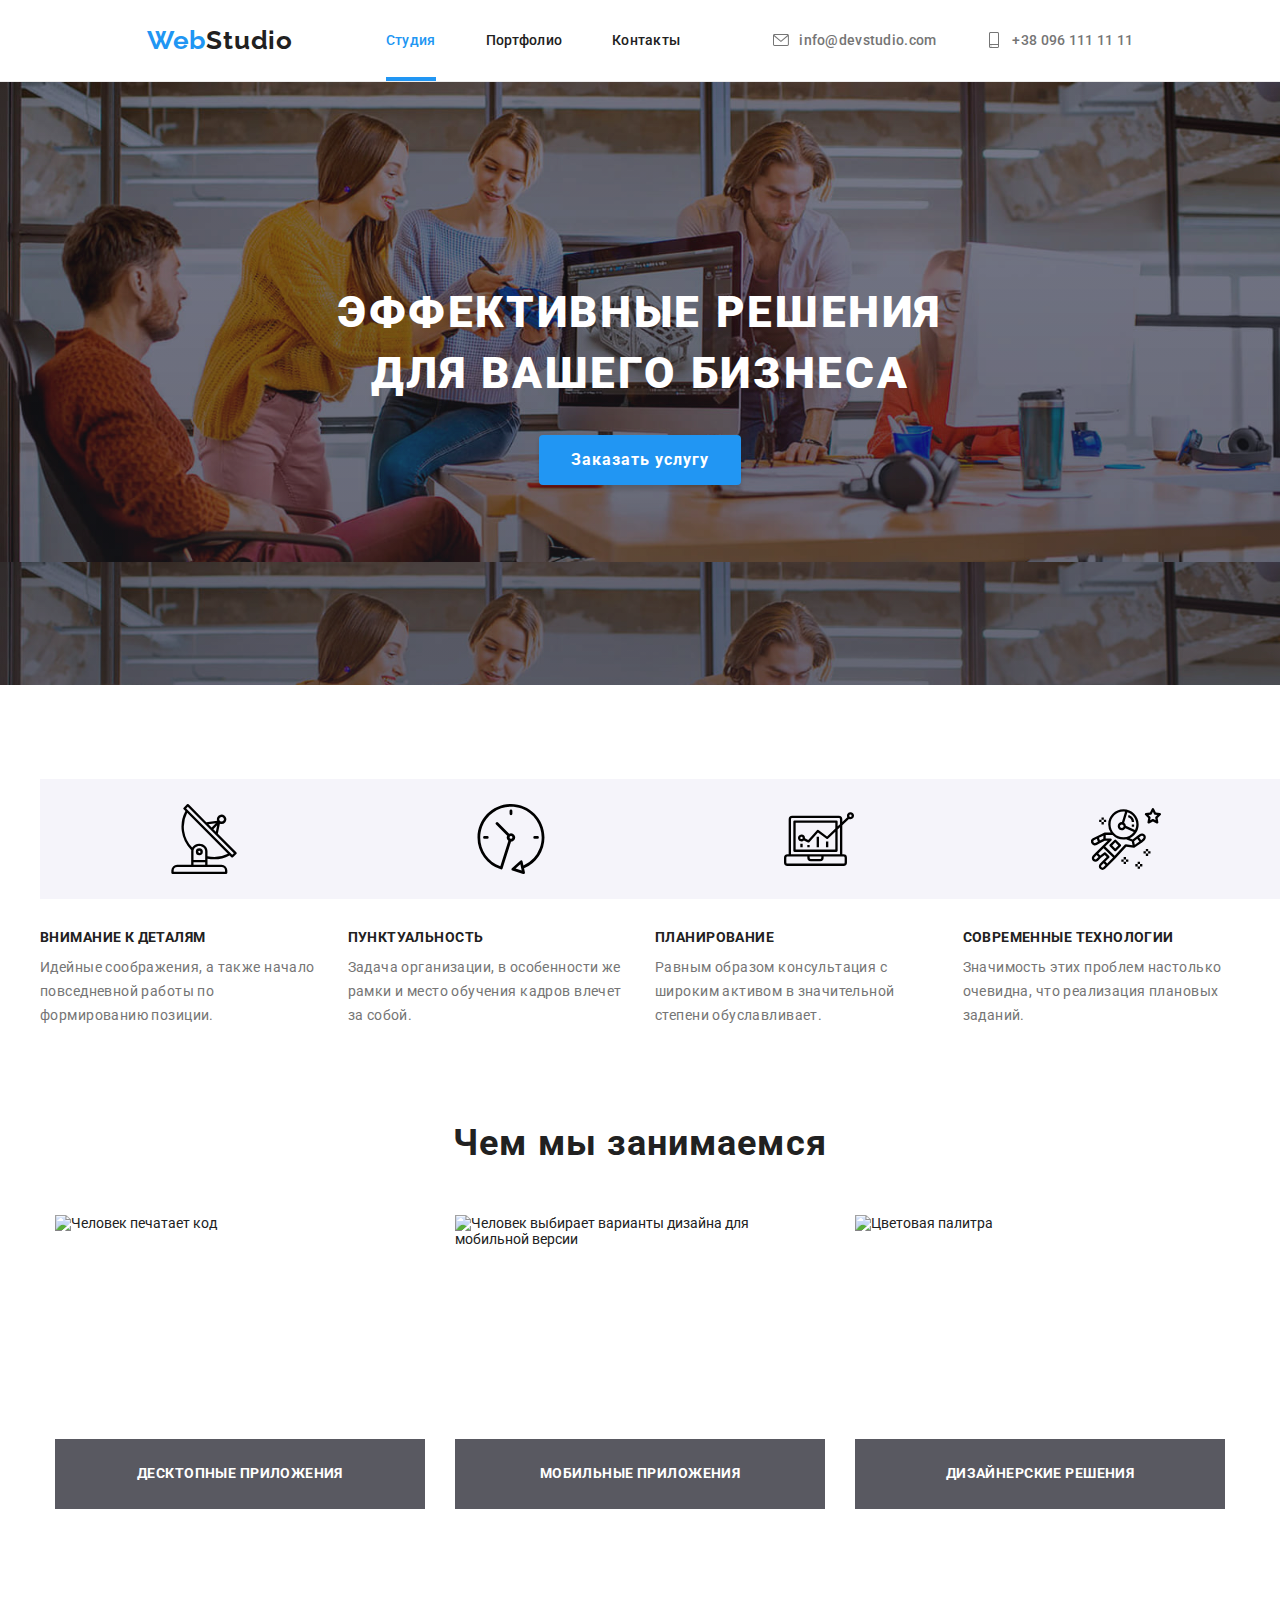
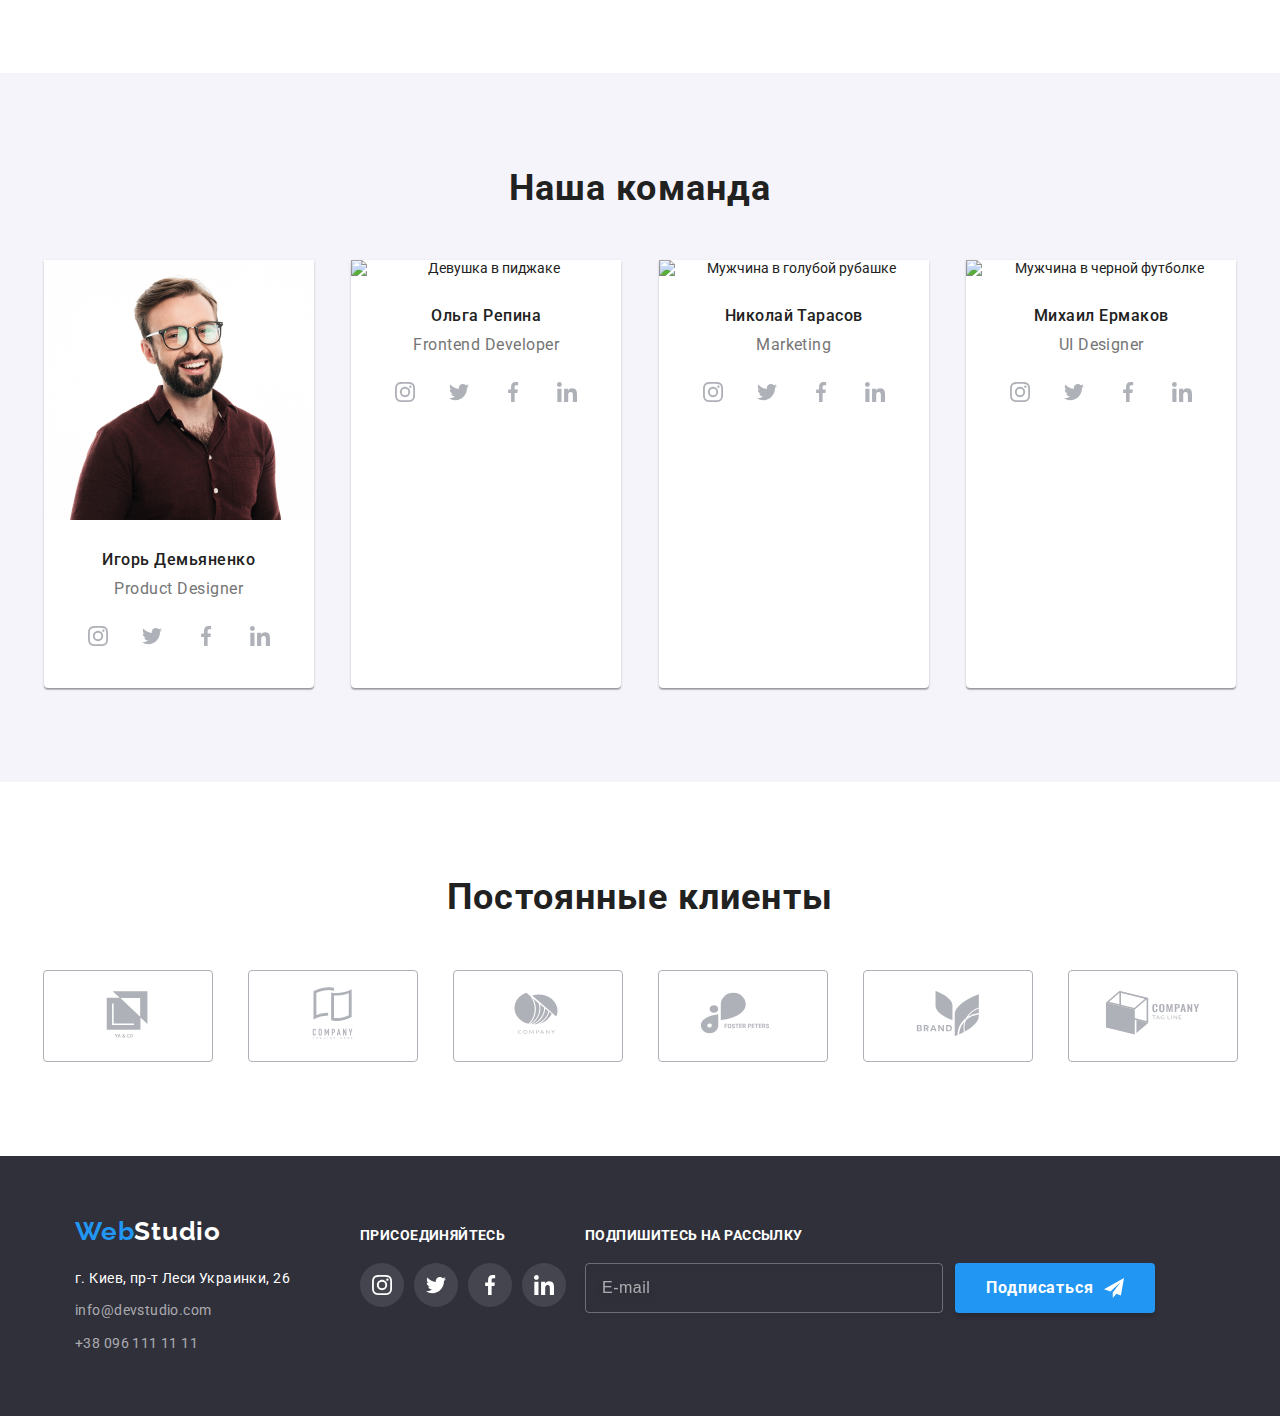
==== commit f298155c: "update" ====
--- a/index.html
+++ b/index.html
@@ -55,7 +55,7 @@
         </li>
       </ul>
       <button class="mobile__menu__open  animation-1" type="button" data-modal-menu-open>
-        <svg class="svg mobile__menu__open__svg" width="40" ; height="40" ;>
+        <svg class="svg mobile__menu__open__svg" width="40" height="40">
           <use href="./images/icons.svg#icon-menu_40px"></use>
         </svg>
       </button>
@@ -67,8 +67,8 @@
     <section class="shapka section">
       <div class="container shapka__container">
         <h1 class="font-1">Эффективные решения для вашего бизнеса</h1>
-        <button class="btn btn-action animation-1" type="button" data-modal-open>
-          <p class="font-4"> Заказать услугу</p>
+        <button class="btn btn-action animation-1 font-4" type="button" data-modal-open>
+          Заказать услугу
         </button>
       </div>
     </section>
@@ -149,7 +149,22 @@
         <h2 class="font-2">Наша команда</h2>
         <ul class="list team__list grid">
           <li class="team__list__item">
-            <img class="image" src="./images/team/igor.jpg" alt="Мужчина в бордовой рубашке">
+            <picture>
+              <source 
+              media="(min-width: 1280px)"
+              srcset="./images/team/img_lg.jpg 1x, ./images/team/img@2x_lg.jpg 2x">
+              <source 
+              media="(min-width: 768px)"
+              srcset="./images/team/img_md.jpg 1x, ./images/team/img@2x_md.jpg 2x">
+              <img class="image"               
+              srcset="./images/team/img_sm.jpg 1x, ./images/team/img@2x_sm.jpg 2x"
+              
+              src="./images/team/img_sm.jpg"
+              alt="Мужчина в бордовой рубашке" 
+              width="270"
+              loading="lazy">
+            </picture>
+           
             <div class="team__list__item__info">
               <h3 class="team__list__item__title font-5">Игорь Демьяненко</h3>
               <p class="team__list__item__text font-6">Product Designer</p>
@@ -186,7 +201,7 @@
             </div>
           </li>
           <li class="team__list__item">
-            <img class="image" src="./images/team/olga.jpg" alt="Девушка в пиджаке">
+            <img class="image" src="./images/team/olga.jpg" alt="Девушка в пиджаке" width="270">
             <div class="team__list__item__info">
               <h3 class="team__list__item__title font-5">Ольга Репина</h3>
               <p class="team__list__item__text font-6">Frontend Developer</p>
@@ -224,7 +239,7 @@
 
           </li>
           <li class="team__list__item">
-            <img class="image" src="./images/team/niko.jpg" alt="Мужчина в голубой рубашке">
+            <img class="image" src="./images/team/niko.jpg" alt="Мужчина в голубой рубашке" width="270">
             <div class="team__list__item__info">
               <h3 class="team__list__item__title font-5">Николай Тарасов</h3>
               <p class="team__list__item__text font-6">Marketing</p>
@@ -262,7 +277,7 @@
 
           </li>
           <li class="team__list__item">
-            <img class="image" src="./images/team/miho.jpg" alt="Мужчина в черной футболке">
+            <img class="image" src="./images/team/miho.jpg" alt="Мужчина в черной футболке" width="270">
             <div class="team__list__item__info">
               <h3 class="team__list__item__title font-5">Михаил Ермаков</h3>
               <p class="team__list__item__text font-6">UI Designer</p>
@@ -462,13 +477,14 @@
         <div class="modal__form__agrement">
           <input class="modal__form__agrement__checkbox visually-hidden" type="checkbox" id="agrement__checkbox"
             name="checkbox">
-          <label class="modal__form__agrement__label box-flex" for="agrement__checkbox">
-            <svg class="modal__form__agrement__checkbox-input__icon" width="16" ; height="15">
+            <p class="modal__form__agrement__text font-8"><label class="modal__form__agrement__label box-flex" for="agrement__checkbox">
+            <svg class="modal__form__agrement__checkbox-input__icon" width="16" height="15">
               <use href="./images/icons.svg#icon-checkbox"></use>
             </svg>
-            <p class="modal__form__agrement__text font-8">Соглашаюсь с рассылкой и принимаю&nbsp; </p>
+            Соглашаюсь с рассылкой и принимаю&nbsp; 
             <a class="modal__form__agrement__link font-8" href="">Условия договора</a>
           </label>
+        </p>
         </div>
         <button class="modal__form__btn-send btn-action btn animation-1" type="submit">
           <p class="font-4">Отправить</p>
--- a/css/main.min.css
+++ b/css/main.min.css
@@ -2,7 +2,7 @@
       180deg,
       rgba(47, 48, 58, 0.2) 0%,     
        rgba(47, 48, 58, 0.4) 100%
-    );--border-radius: 4px;--gap: 30px;--item:3;--margin-element: 30px;--main-box-shadow: 0px 4px 4px rgba(0, 0, 0, 0.15)}body{font-family:var(--main-font);font-style:normal;font-size:14px;color:var(--main-txt-cl)}*{margin:0;padding:0}.visually-hidden{position:absolute;width:1px;height:1px;margin:-1px;padding:0;overflow:hidden;border:0;clip:rect(0 0 0 0)}.font-1{font-family:var(--main-font);font-style:normal;font-weight:900;font-size:44px;line-height:1.4;letter-spacing:0.06em}.font-2{font-family:var(--main-font);font-style:normal;font-weight:bold;font-size:36px;line-height:1.2;text-align:center;letter-spacing:0.03em}.font-3{font-family:var(--secondary-font);font-style:normal;font-weight:bold;font-size:26px;line-height:1.2;letter-spacing:0.03em}.font-4{font-family:var(--main-font);font-style:normal;font-weight:bold;font-size:16px;line-height:1.9;letter-spacing:0.06em}.font-5{font-family:var(--main-font);font-style:normal;font-weight:500;font-size:16px;line-height:1.2;text-align:center;letter-spacing:0.03em}.font-6{font-family:var(--main-font);font-style:normal;font-weight:normal;font-size:16px;line-height:1.2;text-align:center;letter-spacing:0.03em}.font-7{font-family:var(--main-font);font-style:normal;font-weight:500;font-size:14px;line-height:1.2;letter-spacing:0.02em}.font-8{font-family:var(--main-font);font-style:normal;font-weight:normal;font-size:14px;line-height:1.7;letter-spacing:0.03em}.font-9{font-family:var(--main-font);font-style:normal;font-weight:bold;font-size:14px;line-height:1.2;letter-spacing:0.03em}.font-10{font-family:var(--main-font);font-style:normal;font-weight:normal;font-size:12px;line-height:1.2;letter-spacing:0.01em;color:var(--third-txt-cl)}.font-11{font-family:var(--main-font);font-style:normal;font-weight:bold;font-size:20px;line-height:1.5;text-align:center;letter-spacing:0.03em}.font-12{font-family:var(--main-font);font-style:normal;font-weight:bold;font-size:18px;line-height:2;text-align:center;letter-spacing:0.06em}.list,.list-marcked{list-style:none;-webkit-padding-start:0;padding-inline-start:0}.container{max-width:480px;padding-left:15px;padding-right:15px;margin:0 auto}@media (min-width: 768px){.container{max-width:768px}}@media (min-width: 1280px){.container{max-width:1200px}}.section{max-width:1600px;padding-top:94px;padding-bottom:94px;margin-left:auto;margin-right:auto}.link{text-decoration:none;color:var(--main-txt-cl);--animation-property: color}.link:hover,.link:focus{color:var(--secondary-txt-cl)}.box-flex{display:-webkit-box;display:-ms-flexbox;display:flex;-webkit-box-align:center;-ms-flex-align:center;align-items:center;-webkit-box-pack:center;-ms-flex-pack:center;justify-content:center}.btn{text-align:center;border-width:0px;border-radius:var(--border-radius);cursor:pointer}.animation-1{-webkit-transition-property:var(--animation-property);transition-property:var(--animation-property);-webkit-transition-duration:250ms;transition-duration:250ms;-webkit-transition-timing-function:cubic-bezier(0.4, 0, 0.2, 1);transition-timing-function:cubic-bezier(0.4, 0, 0.2, 1)}.btn-action{color:var(--main-bg-cl);background-color:var(--secondary-txt-cl);-webkit-box-shadow:var(--main-box-shadow);box-shadow:var(--main-box-shadow);--animation-property: background-color}.btn-action:hover,.btn-action:focus{background-color:var(--btn-bg-secondary-cl)}.image{display:block;-o-object-fit:cover;object-fit:cover}.svg{display:inline-block;background-color:transparent;-webkit-box-pack:center;-ms-flex-pack:center;justify-content:center;-webkit-box-align:center;-ms-flex-align:center;align-items:center}.grid{display:-ms-grid;display:grid;-ms-grid-columns:(1fr)[var];grid-template-columns:repeat(var(--item), 1fr);gap:var(--gap)}.position-items{margin-right:var(--margin-element)}.position-items:last-child{margin-right:0}.header{background-color:var(--main-bg-cl);border-bottom:1px solid #ececec}@media (max-width: 767.98px){.header{padding-top:16px;padding-left:15px;padding-right:16px;padding-bottom:10px}}.header .font-3{color:var(--secondary-txt-cl)}.header__logo{color:var(--main-txt-cl)}.header__navigation{display:none;text-align:left;vertical-align:top;--margin-element:50px}@media (min-width: 768px){.header__navigation{margin-left:88px;display:block}}@media (min-width: 1280px){.header__navigation{margin-left:93px;display:block}}.current-page{position:relative}.current-page::after{position:absolute;display:inline-block;bottom:0;left:0;content:"";width:100%;height:4px;background-color:var(--secondary-txt-cl)}.header__navigation__list__item .link{display:inline-block;padding-top:32px;padding-bottom:32px;--animation-property: color 
+    );--border-radius: 4px;--gap: 30px;--item:3;--margin-element: 30px;--main-box-shadow: 0px 4px 4px rgba(0, 0, 0, 0.15)}body{font-family:var(--main-font);font-style:normal;font-size:14px;color:var(--main-txt-cl)}*{margin:0;padding:0}.visually-hidden{position:absolute;width:1px;height:1px;margin:-1px;padding:0;overflow:hidden;border:0;clip:rect(0 0 0 0)}.font-1{font-family:var(--main-font);font-style:normal;font-weight:900;font-size:44px;line-height:1.4;letter-spacing:0.06em}.font-2{font-family:var(--main-font);font-style:normal;font-weight:bold;font-size:36px;line-height:1.2;text-align:center;letter-spacing:0.03em}.font-3{font-family:var(--secondary-font);font-style:normal;font-weight:bold;font-size:26px;line-height:1.2;letter-spacing:0.03em}.font-4{font-family:var(--main-font);font-style:normal;font-weight:bold;font-size:16px;line-height:1.9;letter-spacing:0.06em}.font-5{font-family:var(--main-font);font-style:normal;font-weight:500;font-size:16px;line-height:1.2;text-align:center;letter-spacing:0.03em}.font-6{font-family:var(--main-font);font-style:normal;font-weight:normal;font-size:16px;line-height:1.2;text-align:center;letter-spacing:0.03em}.font-7{font-family:var(--main-font);font-style:normal;font-weight:500;font-size:14px;line-height:1.2;letter-spacing:0.02em}.font-8{font-family:var(--main-font);font-style:normal;font-weight:normal;font-size:14px;line-height:1.7;letter-spacing:0.03em}.font-9{font-family:var(--main-font);font-style:normal;font-weight:bold;font-size:14px;line-height:1.2;letter-spacing:0.03em}.font-10{font-family:var(--main-font);font-style:normal;font-weight:normal;font-size:12px;line-height:1.2;letter-spacing:0.01em;color:var(--third-txt-cl)}.font-11{font-family:var(--main-font);font-style:normal;font-weight:bold;font-size:20px;line-height:1.5;text-align:center;letter-spacing:0.03em}.font-12{font-family:var(--main-font);font-style:normal;font-weight:bold;font-size:18px;line-height:2;text-align:center;letter-spacing:0.06em}.list,.list-marcked{list-style:none;-webkit-padding-start:0;padding-inline-start:0}.container{max-width:480px;padding-left:15px;padding-right:15px;margin:0 auto}@media (min-width: 768px){.container{max-width:768px}}@media (min-width: 1280px){.container{max-width:1200px}}.section{max-width:1600px;padding-top:94px;padding-bottom:94px;margin-left:auto;margin-right:auto}.link{text-decoration:none;color:var(--main-txt-cl);--animation-property: color}.link:hover,.link:focus{color:var(--secondary-txt-cl)}.box-flex{display:-webkit-box;display:-ms-flexbox;display:flex;-webkit-box-align:center;-ms-flex-align:center;align-items:center;-webkit-box-pack:center;-ms-flex-pack:center;justify-content:center}.btn{text-align:center;border-width:0px;border-radius:var(--border-radius);cursor:pointer}.animation-1{-webkit-transition-property:var(--animation-property);transition-property:var(--animation-property);-webkit-transition-duration:250ms;transition-duration:250ms;-webkit-transition-timing-function:cubic-bezier(0.4, 0, 0.2, 1);transition-timing-function:cubic-bezier(0.4, 0, 0.2, 1)}.btn-action{color:var(--main-bg-cl);background-color:var(--secondary-txt-cl);-webkit-box-shadow:var(--main-box-shadow);box-shadow:var(--main-box-shadow);--animation-property: background-color}.btn-action:hover,.btn-action:focus{background-color:var(--btn-bg-secondary-cl)}.image{display:block;height:auto;max-width:100%}.svg{display:inline-block;background-color:transparent;-webkit-box-pack:center;-ms-flex-pack:center;justify-content:center;-webkit-box-align:center;-ms-flex-align:center;align-items:center}.grid{display:-ms-grid;display:grid;-ms-grid-columns:(1fr)[var];grid-template-columns:repeat(var(--item), 1fr);gap:var(--gap)}.position-items{margin-right:var(--margin-element)}.position-items:last-child{margin-right:0}.header{background-color:var(--main-bg-cl);border-bottom:1px solid #ececec}@media (max-width: 767.98px){.header{padding-top:16px;padding-left:15px;padding-right:16px;padding-bottom:10px}}.header .font-3{color:var(--secondary-txt-cl);font-size:24px}@media (min-width: 1280px){.header .font-3{font-size:26px}}.header__logo{color:var(--main-txt-cl)}.header__navigation{display:none;text-align:left;vertical-align:top;--margin-element:50px}@media (min-width: 768px){.header__navigation{margin-left:88px;display:block}}@media (min-width: 1280px){.header__navigation{margin-left:93px}}.current-page{position:relative}.current-page::after{position:absolute;display:inline-block;bottom:0;left:0;content:"";width:100%;height:4px;background-color:var(--secondary-txt-cl)}.header__navigation__list__item .link{display:inline-block;padding-top:32px;padding-bottom:32px;--animation-property: color 
     }.current-page{color:var(--secondary-txt-cl)}.header__contact{display:none;margin-left:auto;--margin-element:50px}@media (min-width: 768px){.header__contact{margin-left:88px;display:-webkit-box;display:-ms-flexbox;display:flex;-ms-flex-wrap:wrap;flex-wrap:wrap;-webkit-box-pack:start;-ms-flex-pack:start;justify-content:flex-start}}@media (min-width: 1280px){.header__contact{margin-left:93px;display:-webkit-box;display:-ms-flexbox;display:flex;-ms-flex-wrap:nowrap;flex-wrap:nowrap}}.header__contact__item .link{color:var(--third-txt-cl);--animation-property: color, fill  
-      }.header__contact__item:hover .link,.header__contact__item:focus .link{color:var(--secondary-txt-cl)}.header__contact__item .svg{display:block;fill:var(--third-txt-cl);margin-right:10px}.header__contact__item:hover .svg,.header__contact__item:focus .svg{fill:var(--secondary-txt-cl)}.main{background:var(--main-bg-cl)}.shapka{background-image:var(--linear-gradient),url(../images/activity/img.jpg);background-size:contain;background-color:var(--third-bg-cl);padding-top:118px;padding-bottom:118px}@media (min-width: 768px){.shapka{padding-top:118px;padding-bottom:118px}}@media (min-width: 1280px){.shapka{padding-top:200px;padding-bottom:200px}}.shapka__container{text-align:center}.shapka .font-1{display:inline-block;max-width:696px;text-transform:uppercase;color:var(--main-bg-cl);font-size:26px;max-width:360px}@media (min-width: 768px){.shapka .font-1{font-size:26px;max-width:360px}}@media (min-width: 1280px){.shapka .font-1{font-size:44px;max-width:700px}}.shapka__container .btn-action{display:block;margin-left:auto;margin-right:auto;margin-top:30px;padding:10px 32px}.peculiarities__container__list{--item:1;-ms-flex-wrap:wrap;flex-wrap:wrap}@media (min-width: 768px){.peculiarities__container__list{--item:2;-ms-flex-wrap:wrap;flex-wrap:wrap}}@media (min-width: 1280px){.peculiarities__container__list{--item:4;-ms-flex-wrap:nowrap;flex-wrap:nowrap}}.peculiarities__container__item{--margin-element:30px}.peculiarities__container__item .svg{display:inline-block;width:70px;height:70px;background-color:transparent}.peculiarities__container__item__box{padding:25px;background-color:var(--secondary-bg-cl);width:100%}.peculiarities__container__item__title{margin-top:30px;margin-bottom:10px;text-transform:uppercase;text-align:center}@media (min-width: 768px){.peculiarities__container__item__title{text-align:left}}@media (min-width: 1280px){.peculiarities__container__item__title{text-align:left}}.peculiarities__container__item .font-8{color:var(--third-txt-cl)}.activity{display:none}@media (min-width: 1280px){.activity{display:block;padding-bottom:94px}}.activity__list{margin-top:50px}.activity__list__item{--margin-element:30px}.activity__list__item .image{-o-object-fit:cover;object-fit:cover;height:294px;width:370px}.activity__list__item__description{position:relative;top:-70px;min-height:70px;width:100%;background:rgba(47,48,58,0.8)}.activity__list__item .font-9{-webkit-box-align:center;-ms-flex-align:center;align-items:center;text-transform:uppercase;color:var(--main-bg-cl)}.team{display:block;text-align:center;background:var(--secondary-bg-cl)}.team__list{justify-items:center;margin-top:50px;--item: 1;-ms-flex-wrap:wrap;flex-wrap:wrap}@media (min-width: 768px){.team__list{--item: 2;-ms-flex-wrap:wrap;flex-wrap:wrap}}@media (min-width: 1280px){.team__list{--item:4;-ms-flex-wrap:nowrap;flex-wrap:nowrap}}.team__list__item{width:270px;background:var(--main-bg-cl);-webkit-box-shadow:0px 1px 3px rgba(0,0,0,0.12),0px 1px 1px rgba(0,0,0,0.14),0px 2px 1px rgba(0,0,0,0.2);box-shadow:0px 1px 3px rgba(0,0,0,0.12),0px 1px 1px rgba(0,0,0,0.14),0px 2px 1px rgba(0,0,0,0.2);border-radius:0px 0px var(--border-radius) var(--border-radius)}.team__list__item:last-child{margin-right:0px}.team__list__item .image{-o-object-fit:cover;object-fit:cover;height:260px;width:270px}.team__list__item .social{font-size:0px;line-height:1}.team__list__item__info{padding-top:30px;padding-bottom:30px}.team__list__item__title{margin-bottom:10px}.team__list__item__text{margin-bottom:16px;color:#757575}.team__list__item__social .item:not(:last-child){margin-right:10px}.team__list__item__social .svg{fill:#AFB1B8;width:20px;height:20px;--animation-property: fill}.team__list__item__social .item{-webkit-box-sizing:border-box;box-sizing:border-box;width:44px;height:44px;border-radius:50%;--animation-property: background-color}.team__list__item__social .item:hover,.team__list__item__social .item:focus{background-color:var(--secondary-txt-cl)}.team__list__item__social .item:hover .svg,.team__list__item__social .item:focus .svg{fill:#ffffff}.team__list__item .social-link{width:100%;height:100%}.client__container__title{margin-bottom:50px}.client__list{justify-items:center;--item: 2;-ms-flex-wrap:wrap;flex-wrap:wrap}@media (min-width: 768px){.client__list{--item: 3;-ms-flex-wrap:wrap;flex-wrap:wrap}}@media (min-width: 1280px){.client__list{--item: 6;-ms-flex-wrap:nowrap;flex-wrap:nowrap}}.client__list__item{width:210px;height:92px;border:1px solid #AFB1B8;-webkit-box-sizing:border-box;box-sizing:border-box;border-radius:4px;--animation-property: border}@media (min-width: 768px){.client__list__item{width:226px}}@media (min-width: 1280px){.client__list__item{width:170px}}.client__list__item:hover,.client__list__item:focus{border:1px solid var(--secondary-txt-cl)}.client__list__item .svg{fill:#AFB1B8;width:106px;height:60px;--animation-property: fill}.client__list__item:hover .svg,.client__list__item:focus .svg{fill:var(--secondary-txt-cl)}.footer{background:var(--third-bg-cl);padding:60px}.footer__container{-webkit-box-align:baseline;-ms-flex-align:baseline;align-items:baseline;-ms-flex-wrap:wrap;flex-wrap:wrap;-webkit-box-orient:vertical;-webkit-box-direction:normal;-ms-flex-direction:column;flex-direction:column;text-align:center;-ms-flex-pack:distribute;justify-content:space-around}@media (min-width: 768px){.footer__container{-webkit-box-orient:horizontal;-webkit-box-direction:normal;-ms-flex-direction:row;flex-direction:row;-ms-flex-wrap:wrap;flex-wrap:wrap;text-align:center}}@media (min-width: 1280px){.footer__container{-ms-flex-wrap:nowrap;flex-wrap:nowrap;text-align:left}}.footer__logo{top:24px}.footer .font-3{color:var(--secondary-txt-cl)}.footer__logo{color:var(--main-bg-cl)}.footer__address{color:var(--main-bg-cl);margin-top:20px;margin-bottom:60px}@media (min-width: 768px){.footer__address{margin-bottom:60px}}@media (min-width: 1280px){.footer__address{margin-bottom:0}}.footer__address__contact__list{margin-top:9px;-webkit-box-orient:vertical;-webkit-box-direction:normal;-ms-flex-direction:column;flex-direction:column;-webkit-box-align:start;-ms-flex-align:start;align-items:flex-start}.footer__address__contact__item{margin-bottom:9px}.footer__address__contact__item:last-child{margin-bottom:0px}.footer__address__contact__item .link{color:rgba(255,255,255,0.6);--animation-property: color}.footer__address__contact__item .link:hover,.footer__address__contact__item .link:active,.footer__address__contact__item .link:focus{color:var(--secondary-txt-cl)}.footer__social{margin-left:auto;margin-right:auto;margin-bottom:60px}@media (min-width: 768px){.footer__social{margin-bottom:60px;margin-left:0;margin-right:0}}@media (min-width: 1280px){.footer__social{margin-left:70px;margin-bottom:0}}.footer__container__logo{margin-right:auto;margin-left:auto}@media (min-width: 768px){.footer__container__logo{margin-right:0;margin-left:0}}.footer__social__title{color:#ffffff;margin-bottom:20px;text-transform:uppercase}.footer__social__item{width:44px;height:44px;background:rgba(255,255,255,0.1);border-radius:50%;--animation-property: background-color}.footer__social__item:hover,.footer__social__item:focus{background:#2196F3}.footer__social__item:not(:last-child){margin-right:10px}.footer__social__item__link{width:100%;height:100%}.footer .svg{fill:var(--main-bg-cl);position:relative;width:20px;height:20px;padding:0}.footer__subscription{margin-left:auto}.subscription__form{-webkit-box-align:end;-ms-flex-align:end;align-items:flex-end;-ms-flex-wrap:wrap;flex-wrap:wrap}@media (min-width: 768px){.subscription__form{-ms-flex-wrap:wrap;flex-wrap:wrap}}@media (min-width: 1280px){.subscription__form{-ms-flex-wrap:nowrap;flex-wrap:nowrap}}.subscription__form__box__title{color:#ffffff;margin-bottom:20px;text-transform:uppercase}.subscription__form__input{outline:transparent;padding:15px 16px;background-color:transparent;min-width:450px;min-height:50px;border:1px solid rgba(255,255,255,0.3);color:var(--main-bg-cl);-webkit-box-sizing:border-box;box-sizing:border-box;-webkit-filter:drop-shadow(0px 4px 4px rgba(0,0,0,0.15));filter:drop-shadow(0px 4px 4px rgba(0,0,0,0.15));border-radius:4px;margin-bottom:20px}@media (min-width: 768px){.subscription__form__input{margin-bottom:20px;min-width:450px}}@media (min-width: 1280px){.subscription__form__input{margin-bottom:0;min-width:358px}}.subscription__form__input:focus,.subscription__form__input:focus,.subscription__form__input:focus-visible{border:1px solid #2196F3}.subscription__form__input:focus-within{border-color:var(--secondary-txt-cl)}.subscription__form__input::-webkit-input-placeholder{font-size:16px;line-height:1.25;-webkit-box-align:center;align-items:center;letter-spacing:0.03em;color:rgba(255,255,255,0.6)}.subscription__form__input:-ms-input-placeholder{font-size:16px;line-height:1.25;-ms-flex-align:center;align-items:center;letter-spacing:0.03em;color:rgba(255,255,255,0.6)}.subscription__form__input::-ms-input-placeholder{font-size:16px;line-height:1.25;-ms-flex-align:center;align-items:center;letter-spacing:0.03em;color:rgba(255,255,255,0.6)}.subscription__form__input::placeholder{font-size:16px;line-height:1.25;-webkit-box-align:center;-ms-flex-align:center;align-items:center;letter-spacing:0.03em;color:rgba(255,255,255,0.6)}.subscription__form__btn{min-width:200px;min-height:50px;margin-left:50px;margin-right:50px;-webkit-box-align:center;-ms-flex-align:center;align-items:center}@media (min-width: 1280px){.subscription__form__btn{margin-left:12px}}.sibscription__form__svg{width:24px;height:24px;margin-left:10px}.backdrop{position:fixed;top:50%;left:50%;-webkit-transform:translate(-50%, -50%);transform:translate(-50%, -50%);width:100vw;height:100vw;background:rgba(0,0,0,0.2);opacity:1;-webkit-transition-property:opacity, visibility;transition-property:opacity, visibility;-webkit-transition-duration:250ms;transition-duration:250ms;-webkit-transition-timing-function:cubic-bezier(0.4, 0, 0.2, 1);transition-timing-function:cubic-bezier(0.4, 0, 0.2, 1)}.is-hidden{visibility:hidden;opacity:0;pointer-events:none}.modal{position:relative;width:528px;min-height:250px;background-color:var(--main-bg-cl)}.modal__form{background-color:var(--main-bg-cl);padding:40px}.modal__form__label:focus-within .modal__form__input,.modal__form__label:focus-visible .modal__form__input{border-color:var(--secondary-txt-cl)}.modal__form__label:focus-within .modal__form__icon,.modal__form__label:focus-visible .modal__form__icon{fill:var(--secondary-txt-cl)}.modal__form__title{color:var(--main-txt-cl)}.modal__button-close{position:absolute;right:8px;top:8px;padding:0;width:30px;height:30px;border:1px solid rgba(0,0,0,0.1);background:var(--main-bg-cl);-webkit-box-sizing:border-box;box-sizing:border-box;border-radius:50%}.modal__button-close__icon{fill:var(--black-cl);position:relative;width:10px;height:10px;padding:0}.modal__form__label{display:block;position:relative}.modal__form__label:not(:first-child){margin-top:10px}.modal__form__input{outline:transparent;width:100%;padding-top:12px;padding-left:42px;padding-right:10px;padding-bottom:12px;margin-top:4px;font-size:12px;line-height:14px;letter-spacing:0.01em;border:1px solid rgba(33,33,33,0.2);-webkit-box-sizing:border-box;box-sizing:border-box;border-radius:4px}.modal__form__message{width:100%;padding-top:12px;padding-left:16px;padding-right:16px;padding-bottom:12px;margin-top:4px;border:1px solid rgba(33,33,33,0.2);-webkit-box-sizing:border-box;box-sizing:border-box;border-radius:4px;resize:none}.modal__form__message:focus-within,.modal__form__message:focus-visible{border:1px solid var(--secondary-txt-cl)}.modal__form__message::-webkit-input-placeholder{font-weight:normal;font-size:12px;line-height:1.15;letter-spacing:0.01em;color:rgba(117,117,117,0.5)}.modal__form__message:-ms-input-placeholder{font-weight:normal;font-size:12px;line-height:1.15;letter-spacing:0.01em;color:rgba(117,117,117,0.5)}.modal__form__message::-ms-input-placeholder{font-weight:normal;font-size:12px;line-height:1.15;letter-spacing:0.01em;color:rgba(117,117,117,0.5)}.modal__form__message::placeholder{font-weight:normal;font-size:12px;line-height:1.15;letter-spacing:0.01em;color:rgba(117,117,117,0.5)}.modal__form__icon{position:absolute;bottom:20%;left:12px}.modal__form__agrement{width:100%;-webkit-box-align:baseline;-ms-flex-align:baseline;align-items:baseline;margin-top:20px;margin-bottom:30px}.modal__form__agrement__checkbox{width:16px;height:16px}.modal__form__agrement__link{color:var()}.modal__form__btn-send{display:block;margin:0 auto;padding:10px 32px;margin-left:auto;margin-right:auto}.modal__form__agrement__checkbox:checked+.modal__form__agrement__label .modal__form__agrement__checkbox-input__icon{fill:var(--secondary-txt-cl)}.modal__form__agrement__checkbox-input__icon{fill:var(--main-bg-cl);margin-right:8px;border:1px solid #000000;border-radius:4px}.test__label{color:blue}.test__checkbox:checked+label{color:crimson}.mobile__menu__open{display:none}@media (max-width: 767.98px){.mobile__menu__open{display:-webkit-box;display:-ms-flexbox;display:flex;position:absolute;top:10px;right:10px}}.modal__menu{position:absolute;top:0;left:0;width:100vw;height:100%;padding:46px 40px;background:#ffffff;opacity:1;-webkit-transform:translateX(0);transform:translateX(0);-webkit-transition-property:opacity, visibility , -webkit-transform;transition-property:opacity, visibility , -webkit-transform;transition-property:opacity, visibility , transform;transition-property:opacity, visibility , transform, -webkit-transform;-webkit-transition-duration:1250ms;transition-duration:1250ms;-webkit-transition-timing-function:cubic-bezier(0.4, 0, 0.2, 1);transition-timing-function:cubic-bezier(0.4, 0, 0.2, 1);-webkit-box-pack:justify;-ms-flex-pack:justify;justify-content:space-between;-webkit-box-align:start;-ms-flex-align:start;align-items:flex-start;-webkit-box-orient:vertical;-webkit-box-direction:normal;-ms-flex-direction:column;flex-direction:column}.is-visible{visibility:hidden;opacity:0;-webkit-transform:translateX(-100%);transform:translateX(-100%);-webkit-transition-property:opacity, visibility, -webkit-transform;transition-property:opacity, visibility, -webkit-transform;transition-property:opacity, visibility, transform;transition-property:opacity, visibility, transform, -webkit-transform;-webkit-transition-duration:1250ms;transition-duration:1250ms;-webkit-transition-timing-function:cubic-bezier(0.4, 0, 0.2, 1);transition-timing-function:cubic-bezier(0.4, 0, 0.2, 1)}.modal__menu__btn__close{background-color:transparent;outline:transparent;position:absolute;right:25px;top:21px;border:none}.modal__menu__button-close__icon{display:block}.modal__menu__contact{display:-webkit-box;display:-ms-flexbox;display:flex;-webkit-box-orient:vertical;-webkit-box-direction:normal;-ms-flex-direction:column;flex-direction:column;-webkit-box-align:start;-ms-flex-align:start;align-items:flex-start}.modal__menu__navigation__item .font-5{font-size:40px;text-align:left}.modal__menu__navigation__item:not(:last-child){margin-bottom:30px}.modal__menu__contact__item__tel .font-5{font-size:34px;letter-spacing:0.02em}.modal__menu__contact__item__email .font-7{font-size:24px}.modal__menu__contact__social__item:not(:last-child){margin-right:20px}.portfolio__memu__list{margin-bottom:50px;-ms-flex-wrap:wrap;flex-wrap:wrap}@media (min-width: 768px){.portfolio__memu__list{-ms-flex-wrap:nowrap;flex-wrap:nowrap}}.portfolio__memu__item{margin-right:8px}.portfolio__memu__item:last-child{margin-right:0px}.portfolio__memu__button-filter{display:block;text-align:center;padding-left:22px;padding-right:22px;padding-top:6px;padding-bottom:6px;color:var(--main-txt-cl);background-color:var(--secondary-bg-cl);border-width:0px;border-radius:var(--border-radius);--animation-property: background-color, color, box-shadow }.portfolio__memu__button-filter:hover,.portfolio__memu__button-filter:focus,.portfolio__memu__button-filter:active{color:var(--main-bg-cl);background-color:var(--secondary-txt-cl);-webkit-box-shadow:0px 4px 4px rgba(0,0,0,0.15);box-shadow:0px 4px 4px rgba(0,0,0,0.15)}.portfolio__repeater{--item:1}@media (min-width: 768px){.portfolio__repeater{--item:2}}@media (min-width: 1280px){.portfolio__repeater{--item:3}}.portfolio__repeater__item{display:block;position:relative;-webkit-box-sizing:border-box;box-sizing:border-box;width:450px}@media (min-width: 768px){.portfolio__repeater__item{width:354px}}@media (min-width: 1280px){.portfolio__repeater__item{width:370px}}.portfolio__image__box{position:relative;width:100%;height:294px;overflow:hidden}.portfolio__repeater__item{background:var(--main-bg-cl);--animation-property: box-shadow}.portfolio__repeater__item__link:hover,.portfolio__repeater__item__link:active{display:block;-webkit-box-shadow:0px 1px 1px rgba(0,0,0,0.12),0px 4px 4px rgba(0,0,0,0.06),1px 4px 6px rgba(0,0,0,0.16);box-shadow:0px 1px 1px rgba(0,0,0,0.12),0px 4px 4px rgba(0,0,0,0.06),1px 4px 6px rgba(0,0,0,0.16)}.portfolio__repeater__item:nth-child(3n+3){margin-right:0px}.portfolio__repeater__item:nth-last-child(-n+3){margin-bottom:0px}.portfolio__item__description{position:absolute;width:100%;height:294px;padding-left:24px;padding-right:24px;background:rgba(33,150,243,0.9);--animation-property: transform}.portfolio__repeater__item__link:hover .portfolio__item__description,.portfolio__repeater__item__link:active .portfolio__item__description{-webkit-transform:translate(0%, -100%);transform:translate(0%, -100%)}.text-description{text-align:center;font-size:18px;line-height:1.55;color:var(--main-bg-cl)}.portfolio__repeater__item__part{padding:20px 24px;border-bottom:2px solid #EEEEEE;border-left:2px solid #EEEEEE;border-right:2px solid #EEEEEE}.portfolio__repeater__item .image{width:370px;height:294px}.portfolio .font-12{text-align:left;margin-bottom:4px;text-decoration:none;color:#212121}.portfolio .text{text-decoration:none;color:#757575}
+      }.header__contact__item:hover .link,.header__contact__item:focus .link{color:var(--secondary-txt-cl)}.header__contact__item .svg{display:block;fill:var(--third-txt-cl);margin-right:10px}.header__contact__item:hover .svg,.header__contact__item:focus .svg{fill:var(--secondary-txt-cl)}.main{background:var(--main-bg-cl)}.shapka{padding-top:118px;padding-bottom:118px;background-size:contain;background-color:var(--third-bg-cl);background-image:var(--linear-gradient),url(../images/hero/bg-img_sm.jpg)}@media screen and (min-device-pixel-ratio: 2), screen and (-moz-min-device-pixel-ratio: 2), screen and (-webkit-min-device-pixel-ratio: 2), screen and (min-resolution: 192dpi), screen and (min-resolution: 2dppx){.shapka{background-image:var(--linear-gradient),url(../images/hero/bg-img_sm@2x.jpg)}}@media (min-width: 768px){.shapka{padding-top:118px;padding-bottom:118px;background-image:var(--linear-gradient),url(../images/hero/bg-img_md.jpg)}}@media screen and (min-width: 768px) and (min-device-pixel-ratio: 2), screen and (min-width: 768px) and (-moz-min-device-pixel-ratio: 2), screen and (min-width: 768px) and (-webkit-min-device-pixel-ratio: 2), screen and (min-width: 768px) and (min-resolution: 192dpi), screen and (min-width: 768px) and (min-resolution: 2dppx){.shapka{background-image:var(--linear-gradient),url(../images/hero/bg-img_md@2x.jpg)}}@media (min-width: 1280px){.shapka{padding-top:200px;padding-bottom:200px;background-image:var(--linear-gradient),url(../images/hero/bg-img_lg.jpg)}}@media screen and (min-width: 1280px) and (min-device-pixel-ratio: 2), screen and (min-width: 1280px) and (-moz-min-device-pixel-ratio: 2), screen and (min-width: 1280px) and (-webkit-min-device-pixel-ratio: 2), screen and (min-width: 1280px) and (min-resolution: 192dpi), screen and (min-width: 1280px) and (min-resolution: 2dppx){.shapka{background-image:var(--linear-gradient),url(../images/hero/bg-img_lg@2x.jpg)}}.shapka__container{text-align:center}.shapka .font-1{display:inline-block;max-width:696px;text-transform:uppercase;color:var(--main-bg-cl);font-size:26px;max-width:360px}@media (min-width: 768px){.shapka .font-1{font-size:26px;max-width:360px}}@media (min-width: 1280px){.shapka .font-1{font-size:44px;max-width:700px}}.shapka__container .btn-action{display:block;margin-left:auto;margin-right:auto;margin-top:30px;padding:10px 32px}.peculiarities__container__list{--item:1;-ms-flex-wrap:wrap;flex-wrap:wrap}@media (min-width: 768px){.peculiarities__container__list{--item:2;-ms-flex-wrap:wrap;flex-wrap:wrap}}@media (min-width: 1280px){.peculiarities__container__list{--item:4;-ms-flex-wrap:nowrap;flex-wrap:nowrap}}.peculiarities__container__item{--margin-element:30px}.peculiarities__container__item .svg{display:inline-block;width:70px;height:70px;background-color:transparent}.peculiarities__container__item__box{padding:25px;background-color:var(--secondary-bg-cl);width:100%}.peculiarities__container__item__title{margin-top:30px;margin-bottom:10px;text-transform:uppercase;text-align:center}@media (min-width: 768px){.peculiarities__container__item__title{text-align:left}}@media (min-width: 1280px){.peculiarities__container__item__title{text-align:left}}.peculiarities__container__item .font-8{color:var(--third-txt-cl)}.activity{display:none}@media (min-width: 1280px){.activity{display:block;padding-bottom:94px}}.activity__list{margin-top:50px}.activity__list__item{--margin-element:30px}.activity__list__item .image{-o-object-fit:cover;object-fit:cover;height:294px;width:370px}.activity__list__item__description{position:relative;top:-70px;min-height:70px;width:100%;background:rgba(47,48,58,0.8)}.activity__list__item .font-9{-webkit-box-align:center;-ms-flex-align:center;align-items:center;text-transform:uppercase;color:var(--main-bg-cl)}.team{display:block;text-align:center;background:var(--secondary-bg-cl)}.team .font-2{font-size:28px}@media (min-width: 1280px){.team .font-2{font-size:36px}}.team__list{justify-items:center;margin-top:50px;--item: 1;-ms-flex-wrap:wrap;flex-wrap:wrap}@media (min-width: 768px){.team__list{--item: 2;-ms-flex-wrap:wrap;flex-wrap:wrap}}@media (min-width: 1280px){.team__list{--item:4;-ms-flex-wrap:nowrap;flex-wrap:nowrap}}.team__list__item{background:var(--main-bg-cl);-webkit-box-shadow:0px 1px 3px rgba(0,0,0,0.12),0px 1px 1px rgba(0,0,0,0.14),0px 2px 1px rgba(0,0,0,0.2);box-shadow:0px 1px 3px rgba(0,0,0,0.12),0px 1px 1px rgba(0,0,0,0.14),0px 2px 1px rgba(0,0,0,0.2);border-radius:0px 0px var(--border-radius) var(--border-radius)}.team__list__item:last-child{margin-right:0px}.team__list__item .social{font-size:0px;line-height:1}.team__list__item__info{padding-top:30px;padding-bottom:30px}.team__list__item__title{margin-bottom:10px}.team__list__item__text{margin-bottom:16px;color:#757575}.team__list__item__social .item:not(:last-child){margin-right:10px}.team__list__item__social .svg{fill:#AFB1B8;width:20px;height:20px;--animation-property: fill}.team__list__item__social .item{-webkit-box-sizing:border-box;box-sizing:border-box;width:44px;height:44px;border-radius:50%;--animation-property: background-color}.team__list__item__social .item:hover,.team__list__item__social .item:focus{background-color:var(--secondary-txt-cl)}.team__list__item__social .item:hover .svg,.team__list__item__social .item:focus .svg{fill:#ffffff}.team__list__item .social-link{width:100%;height:100%}.client__container__title{margin-bottom:50px;font-size:28px}@media (min-width: 1280px){.client__container__title{font-size:36px}}.client__list{justify-items:center;--item: 1;-ms-flex-wrap:wrap;flex-wrap:wrap}@media (min-width: 480px){.client__list{--item: 2}}@media (min-width: 768px){.client__list{--item: 3}}@media (min-width: 1280px){.client__list{--item: 6;-ms-flex-wrap:nowrap;flex-wrap:nowrap}}.client__list__item{width:210px;height:92px;border:1px solid #AFB1B8;-webkit-box-sizing:border-box;box-sizing:border-box;border-radius:4px;--animation-property: border}@media (min-width: 768px){.client__list__item{width:226px}}@media (min-width: 1280px){.client__list__item{width:170px}}.client__list__item:hover,.client__list__item:focus{border:1px solid var(--secondary-txt-cl)}.client__list__item .svg{fill:#AFB1B8;width:106px;height:60px;--animation-property: fill}.client__list__item:hover .svg,.client__list__item:focus .svg{fill:var(--secondary-txt-cl)}.footer{background:var(--third-bg-cl);padding:15px}@media (min-width: 480px){.footer{padding:60px}}.footer__container{-webkit-box-align:baseline;-ms-flex-align:baseline;align-items:baseline;-ms-flex-wrap:wrap;flex-wrap:wrap;-webkit-box-orient:vertical;-webkit-box-direction:normal;-ms-flex-direction:column;flex-direction:column;text-align:center;-ms-flex-pack:distribute;justify-content:space-around}@media (min-width: 768px){.footer__container{-webkit-box-orient:horizontal;-webkit-box-direction:normal;-ms-flex-direction:row;flex-direction:row;-ms-flex-wrap:wrap;flex-wrap:wrap;text-align:center}}@media (min-width: 1280px){.footer__container{-ms-flex-wrap:nowrap;flex-wrap:nowrap;text-align:left}}.footer__logo{top:24px}.footer .font-3{color:var(--secondary-txt-cl);font-size:24px}@media (min-width: 1280px){.footer .font-3{font-size:26px}}.footer__logo{color:var(--main-bg-cl)}.footer__address{color:var(--main-bg-cl);margin-top:20px;margin-bottom:60px}@media (min-width: 768px){.footer__address{margin-bottom:60px}}@media (min-width: 1280px){.footer__address{margin-bottom:0}}.footer__address__contact__list{margin-top:9px;-webkit-box-orient:vertical;-webkit-box-direction:normal;-ms-flex-direction:column;flex-direction:column;-webkit-box-align:start;-ms-flex-align:start;align-items:flex-start}.footer__address__contact__item{margin-bottom:9px}.footer__address__contact__item:last-child{margin-bottom:0px}.footer__address__contact__item .link{color:rgba(255,255,255,0.6);--animation-property: color}.footer__address__contact__item .link:hover,.footer__address__contact__item .link:active,.footer__address__contact__item .link:focus{color:var(--secondary-txt-cl)}.footer__social{margin-left:auto;margin-right:auto;margin-bottom:60px}@media (min-width: 768px){.footer__social{margin-bottom:60px;margin-left:0;margin-right:0}}@media (min-width: 1280px){.footer__social{margin-left:70px;margin-bottom:0}}.footer__container__logo{margin-right:auto;margin-left:auto}@media (min-width: 768px){.footer__container__logo{margin-right:0;margin-left:0}}.footer__social__title{color:#ffffff;margin-bottom:20px;text-transform:uppercase}.footer__social__item{width:44px;height:44px;background:rgba(255,255,255,0.1);border-radius:50%;--animation-property: background-color}.footer__social__item:hover,.footer__social__item:focus{background:#2196F3}.footer__social__item:not(:last-child){margin-right:10px}.footer__social__item__link{width:100%;height:100%}.footer .svg{fill:var(--main-bg-cl);position:relative;width:20px;height:20px;padding:0}.footer__subscription{margin-left:auto}.subscription__form{-webkit-box-align:end;-ms-flex-align:end;align-items:flex-end;-ms-flex-wrap:wrap;flex-wrap:wrap}@media (min-width: 768px){.subscription__form{-ms-flex-wrap:wrap;flex-wrap:wrap}}@media (min-width: 1280px){.subscription__form{-ms-flex-wrap:nowrap;flex-wrap:nowrap}}.subscription__form__box__title{color:#ffffff;margin-bottom:20px;text-transform:uppercase}.subscription__form__input{outline:transparent;padding:15px 16px;background-color:transparent;min-width:70vw;min-height:50px;border:1px solid rgba(255,255,255,0.3);color:var(--main-bg-cl);-webkit-box-sizing:border-box;box-sizing:border-box;-webkit-filter:drop-shadow(0px 4px 4px rgba(0,0,0,0.15));filter:drop-shadow(0px 4px 4px rgba(0,0,0,0.15));border-radius:4px;margin-bottom:20px}@media (min-width: 768px){.subscription__form__input{margin-bottom:20px;min-width:450px}}@media (min-width: 1280px){.subscription__form__input{margin-bottom:0;min-width:358px}}.subscription__form__input:focus,.subscription__form__input:focus,.subscription__form__input:focus-visible{border:1px solid #2196F3}.subscription__form__input:focus-within{border-color:var(--secondary-txt-cl)}.subscription__form__input::-webkit-input-placeholder{font-size:16px;line-height:1.25;-webkit-box-align:center;align-items:center;letter-spacing:0.03em;color:rgba(255,255,255,0.6)}.subscription__form__input:-ms-input-placeholder{font-size:16px;line-height:1.25;-ms-flex-align:center;align-items:center;letter-spacing:0.03em;color:rgba(255,255,255,0.6)}.subscription__form__input::-ms-input-placeholder{font-size:16px;line-height:1.25;-ms-flex-align:center;align-items:center;letter-spacing:0.03em;color:rgba(255,255,255,0.6)}.subscription__form__input::placeholder{font-size:16px;line-height:1.25;-webkit-box-align:center;-ms-flex-align:center;align-items:center;letter-spacing:0.03em;color:rgba(255,255,255,0.6)}.subscription__form__btn{min-width:200px;min-height:50px;margin-left:50px;margin-right:50px;-webkit-box-align:center;-ms-flex-align:center;align-items:center}@media (min-width: 1280px){.subscription__form__btn{margin-left:12px}}.sibscription__form__svg{width:24px;height:24px;margin-left:10px}.backdrop{position:fixed;top:50%;left:50%;-webkit-transform:translate(-50%, -50%);transform:translate(-50%, -50%);width:100vw;height:100vw;background:rgba(0,0,0,0.2);opacity:1;-webkit-transition-property:opacity, visibility;transition-property:opacity, visibility;-webkit-transition-duration:250ms;transition-duration:250ms;-webkit-transition-timing-function:cubic-bezier(0.4, 0, 0.2, 1);transition-timing-function:cubic-bezier(0.4, 0, 0.2, 1)}.is-hidden{visibility:hidden;opacity:0;pointer-events:none}.modal{position:relative;min-height:250px;background-color:var(--main-bg-cl)}@media (min-width: 480px){.modal{width:450px}}@media (min-width: 1280px){.modal{width:528px}}.modal__form{background-color:var(--main-bg-cl);padding:40px}.modal__form__label:focus-within .modal__form__input,.modal__form__label:focus-visible .modal__form__input{border-color:var(--secondary-txt-cl)}.modal__form__label:focus-within .modal__form__icon,.modal__form__label:focus-visible .modal__form__icon{fill:var(--secondary-txt-cl)}.modal__form__title{color:var(--main-txt-cl)}.modal__button-close{position:absolute;right:8px;top:8px;padding:0;width:30px;height:30px;border:1px solid rgba(0,0,0,0.1);background:var(--main-bg-cl);-webkit-box-sizing:border-box;box-sizing:border-box;border-radius:50%}.modal__button-close__icon{fill:var(--black-cl);position:relative;width:10px;height:10px;padding:0}.modal__form__label{display:block;position:relative}.modal__form__label:not(:first-child){margin-top:10px}.modal__form__input{outline:transparent;width:100%;padding-top:12px;padding-left:42px;padding-right:10px;padding-bottom:12px;margin-top:4px;font-size:12px;line-height:14px;letter-spacing:0.01em;border:1px solid rgba(33,33,33,0.2);-webkit-box-sizing:border-box;box-sizing:border-box;border-radius:4px}.modal__form__message{outline:transparent;width:100%;padding-top:12px;padding-left:16px;padding-right:16px;padding-bottom:12px;margin-top:4px;border:1px solid rgba(33,33,33,0.2);-webkit-box-sizing:border-box;box-sizing:border-box;border-radius:4px;resize:none}.modal__form__message:focus-within,.modal__form__message:focus-visible{border:1px solid var(--secondary-txt-cl)}.modal__form__message::-webkit-input-placeholder{font-weight:normal;font-size:12px;line-height:1.15;letter-spacing:0.01em;color:rgba(117,117,117,0.5)}.modal__form__message:-ms-input-placeholder{font-weight:normal;font-size:12px;line-height:1.15;letter-spacing:0.01em;color:rgba(117,117,117,0.5)}.modal__form__message::-ms-input-placeholder{font-weight:normal;font-size:12px;line-height:1.15;letter-spacing:0.01em;color:rgba(117,117,117,0.5)}.modal__form__message::placeholder{font-weight:normal;font-size:12px;line-height:1.15;letter-spacing:0.01em;color:rgba(117,117,117,0.5)}.modal__form__icon{position:absolute;bottom:20%;left:12px}.modal__form__agrement{width:100%;-webkit-box-align:baseline;-ms-flex-align:baseline;align-items:baseline;margin-top:20px;margin-bottom:30px}.modal__form__agrement__checkbox{width:16px;height:16px}.modal__form__agrement__link{color:var()}.modal__form__btn-send{display:block;margin:0 auto;padding:10px 32px;margin-left:auto;margin-right:auto}.modal__form__agrement__checkbox:checked+.modal__form__agrement__label .modal__form__agrement__checkbox-input__icon{fill:var(--secondary-txt-cl)}.modal__form__agrement__checkbox-input__icon{fill:var(--main-bg-cl);margin-right:8px;border:1px solid #000000;border-radius:4px}.modal__form__agrement__text{font-size:12px}@media (min-width: 1280px){.modal__form__agrement__text{font-size:14px}}.test__label{color:blue}.test__checkbox:checked+label{color:crimson}.mobile__menu__open{display:none}@media (max-width: 767.98px){.mobile__menu__open{display:-webkit-box;display:-ms-flexbox;display:flex;position:absolute;top:10px;right:10px}}.modal__menu{position:fixed;top:0;left:0;width:100vw;height:100%;padding:46px 40px;background:#ffffff;opacity:1;-webkit-transform:translateX(0);transform:translateX(0);-webkit-transition-property:opacity, visibility , -webkit-transform;transition-property:opacity, visibility , -webkit-transform;transition-property:opacity, visibility , transform;transition-property:opacity, visibility , transform, -webkit-transform;-webkit-transition-duration:1250ms;transition-duration:1250ms;-webkit-transition-timing-function:cubic-bezier(0.4, 0, 0.2, 1);transition-timing-function:cubic-bezier(0.4, 0, 0.2, 1);-webkit-box-pack:justify;-ms-flex-pack:justify;justify-content:space-between;-webkit-box-align:start;-ms-flex-align:start;align-items:flex-start;-webkit-box-orient:vertical;-webkit-box-direction:normal;-ms-flex-direction:column;flex-direction:column}.is-visible{visibility:hidden;opacity:0;-webkit-transform:translateX(-100%);transform:translateX(-100%);-webkit-transition-property:opacity, visibility, -webkit-transform;transition-property:opacity, visibility, -webkit-transform;transition-property:opacity, visibility, transform;transition-property:opacity, visibility, transform, -webkit-transform;-webkit-transition-duration:1250ms;transition-duration:1250ms;-webkit-transition-timing-function:cubic-bezier(0.4, 0, 0.2, 1);transition-timing-function:cubic-bezier(0.4, 0, 0.2, 1)}.modal__menu__btn__close{background-color:transparent;outline:transparent;position:absolute;right:25px;top:21px;border:none}.modal__menu__button-close__icon{display:block}.modal__menu__contact{display:-webkit-box;display:-ms-flexbox;display:flex;-webkit-box-orient:vertical;-webkit-box-direction:normal;-ms-flex-direction:column;flex-direction:column;-webkit-box-align:start;-ms-flex-align:start;align-items:flex-start}.modal__menu__navigation__item .font-5{font-size:40px;text-align:left}.modal__menu__navigation__item:not(:last-child){margin-bottom:30px}.modal__menu__contact__item__tel .font-5{font-size:34px;letter-spacing:0.02em}.modal__menu__contact__item__email .font-7{font-size:24px}.modal__menu__contact__social__item:not(:last-child){margin-right:20px}.portfolio__memu__list{margin-bottom:50px;-ms-flex-wrap:wrap;flex-wrap:wrap}@media (min-width: 768px){.portfolio__memu__list{-ms-flex-wrap:nowrap;flex-wrap:nowrap}}.portfolio__memu__item{margin-right:8px;margin-bottom:15px}.portfolio__memu__item:last-child{margin-right:0px}.portfolio__memu__button-filter{display:block;text-align:center;padding-left:22px;padding-right:22px;padding-top:6px;padding-bottom:6px;color:var(--main-txt-cl);background-color:var(--secondary-bg-cl);border-width:0px;border-radius:var(--border-radius);--animation-property: background-color, color, box-shadow }.portfolio__memu__button-filter:hover,.portfolio__memu__button-filter:focus,.portfolio__memu__button-filter:active{color:var(--main-bg-cl);background-color:var(--secondary-txt-cl);-webkit-box-shadow:0px 4px 4px rgba(0,0,0,0.15);box-shadow:0px 4px 4px rgba(0,0,0,0.15)}.portfolio__repeater{--item:1}@media (min-width: 768px){.portfolio__repeater{--item:2}}@media (min-width: 1280px){.portfolio__repeater{--item:3}}.portfolio__repeater__item{display:block;position:relative;-webkit-box-sizing:border-box;box-sizing:border-box;width:450px}@media (min-width: 768px){.portfolio__repeater__item{width:354px}}@media (min-width: 1280px){.portfolio__repeater__item{width:370px}}.portfolio__image__box{position:relative;width:100%;height:294px;overflow:hidden}.portfolio__repeater__item{background:var(--main-bg-cl);--animation-property: box-shadow}.portfolio__repeater__item__link{height:100%;display:-ms-grid;display:grid;-ms-grid-rows:294px 1fr;grid-template-rows:294px 1fr}.portfolio__repeater__item__link:hover,.portfolio__repeater__item__link:active{-webkit-box-shadow:0px 1px 1px rgba(0,0,0,0.12),0px 4px 4px rgba(0,0,0,0.06),1px 4px 6px rgba(0,0,0,0.16);box-shadow:0px 1px 1px rgba(0,0,0,0.12),0px 4px 4px rgba(0,0,0,0.06),1px 4px 6px rgba(0,0,0,0.16)}.portfolio__repeater__item:nth-child(3n+3){margin-right:0px}.portfolio__repeater__item:nth-last-child(-n+3){margin-bottom:0px}.portfolio__item__description{position:absolute;width:100%;height:294px;padding-left:24px;padding-right:24px;background:rgba(33,150,243,0.9);--animation-property: transform}.portfolio__repeater__item__link:hover .portfolio__item__description,.portfolio__repeater__item__link:active .portfolio__item__description{-webkit-transform:translate(0%, -100%);transform:translate(0%, -100%)}.text-description{text-align:center;font-size:18px;line-height:1.55;color:var(--main-bg-cl)}.portfolio__repeater__item__part{padding:20px 24px;border-bottom:2px solid #EEEEEE;border-left:2px solid #EEEEEE;border-right:2px solid #EEEEEE}.portfolio__repeater__item .image{width:370px;height:294px}.portfolio .font-12{text-align:left;margin-bottom:4px;text-decoration:none;color:#212121}.portfolio .text{text-decoration:none;color:#757575}
 /*# sourceMappingURL=main.min.css.map */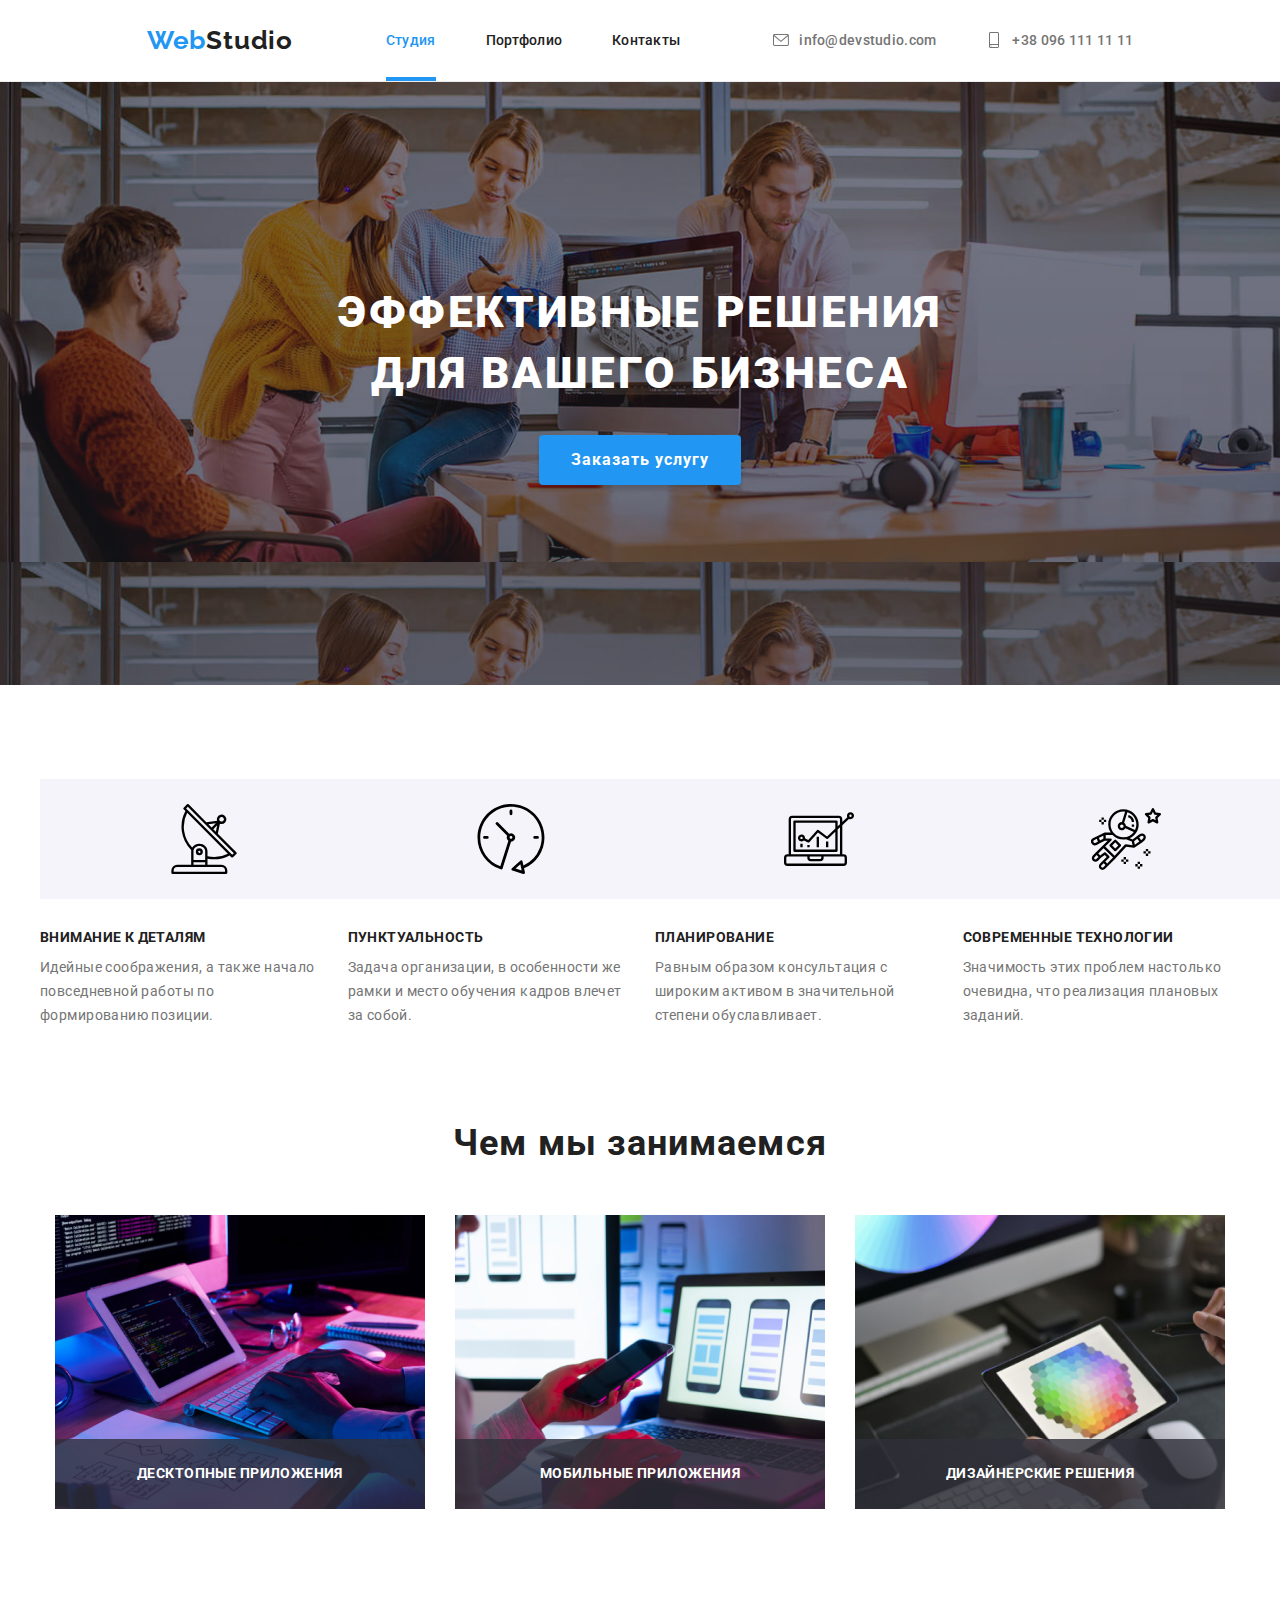
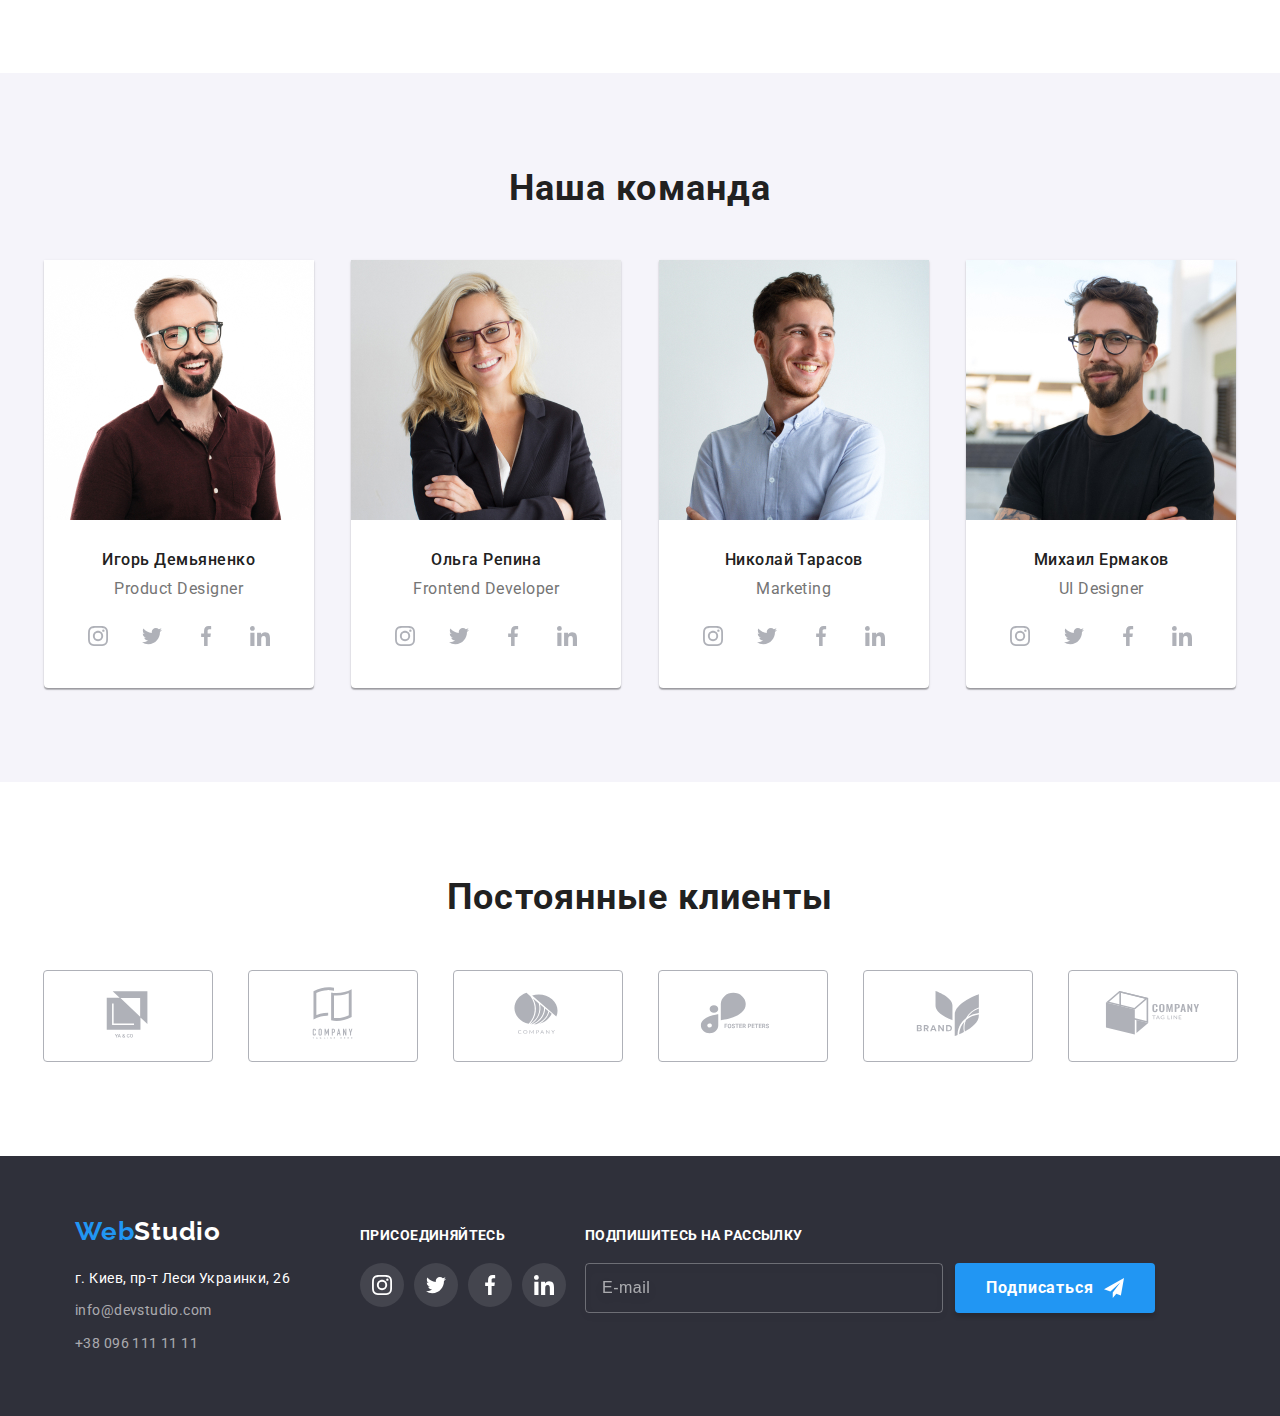
==== commit a7df1ab0: "update" ====
--- a/index.html
+++ b/index.html
@@ -122,20 +122,57 @@
       <div class="container activity__container">
         <h2 class="font-2">Чем мы занимаемся</h2>
         <ul class="activity__list box-flex list">
-          <li class="activity__list__item position-items"><img class="image" src="./images/activity/activity1.jpg"
-              alt="Человек печатает код">
+          <li class="activity__list__item position-items">
+            <picture>
+              <source 
+              media="(min-width: 1280px)"
+              srcset="./images/activity/img_lg.jpg 1x, ./images/activity/img@2x_lg.jpg 2x">
+              
+              <img class="image"               
+              srcset="./images/activity/img_lg.jpg 1x, ./images/activity/img@2x_lg.jpg 2x"
+              
+              src="./images/activity/img_lg.jpg"
+              alt="Человек печатает код" 
+              width="370"
+              loading="lazy">
+            </picture>
+           
             <div class="activity__list__item__description box-flex">
               <h3 class="font-9">Десктопные приложения</h3>
             </div>
           </li>
-          <li class="activity__list__item position-items"><img class="image" src="./images/activity/activity2.jpg"
-              alt="Человек выбирает варианты дизайна для мобильной версии">
+          <li class="activity__list__item position-items">
+            <picture>
+              <source 
+              media="(min-width: 1280px)"
+              srcset="./images/activity/img-1_lg.jpg 1x, ./images/activity/img@2x-1_lg.jpg 2x">
+              
+              <img class="image"               
+              srcset="./images/activity/img-1_lg.jpg 1x, ./images/activity/img@2x-1_lg.jpg 2x"
+              
+              src="./images/activity/img-1_lg.jpg"
+              alt="Человек выбирает варианты дизайна для мобильной версии" 
+              width="370"
+              loading="lazy">
+            </picture>           
             <div class="activity__list__item__description box-flex">
               <h3 class="font-9">Мобильные приложения</h3>
             </div>
           </li>
-          <li class="activity__list__item position-items"><img class="image" src="./images/activity/activity3.jpg"
-              alt="Цветовая палитра">
+          <li class="activity__list__item position-items">
+            <picture>
+              <source 
+              media="(min-width: 1280px)"
+              srcset="./images/activity/img-2_lg.jpg 1x, ./images/activity/img@2x-2_lg.jpg 2x">
+              
+              <img class="image"               
+              srcset="./images/activity/img-2_lg.jpg 1x, ./images/activity/img@2x-2_lg.jpg 2x"
+              
+              src="./images/activity/img-2_lg.jpg"
+              alt="Цветовая палитра" 
+              width="370"
+              loading="lazy">
+            </picture>             
             <div class="activity__list__item__description box-flex">
               <h3 class="font-9">Дизайнерские решения</h3>
             </div>
@@ -201,7 +238,21 @@
             </div>
           </li>
           <li class="team__list__item">
-            <img class="image" src="./images/team/olga.jpg" alt="Девушка в пиджаке" width="270">
+            <picture>
+              <source 
+              media="(min-width: 1280px)"
+              srcset="./images/team/img-1_lg.jpg 1x, ./images/team/img@2x-1_lg.jpg 2x">
+              <source 
+              media="(min-width: 768px)"
+              srcset="./images/team/img-1_md.jpg 1x, ./images/team/img@2x-1_md.jpg 2x">
+              <img class="image"               
+              srcset="./images/team/img-1_sm.jpg 1x, ./images/team/img@2x-1_sm.jpg 2x"
+              
+              src="./images/team/img_sm.jpg"
+              alt="Девушка в пиджаке" 
+              width="270"
+              loading="lazy">
+            </picture>
             <div class="team__list__item__info">
               <h3 class="team__list__item__title font-5">Ольга Репина</h3>
               <p class="team__list__item__text font-6">Frontend Developer</p>
@@ -239,7 +290,21 @@
 
           </li>
           <li class="team__list__item">
-            <img class="image" src="./images/team/niko.jpg" alt="Мужчина в голубой рубашке" width="270">
+            <picture>
+              <source 
+              media="(min-width: 1280px)"
+              srcset="./images/team/img-2_lg.jpg 1x, ./images/team/img@2x-2_lg.jpg 2x">
+              <source 
+              media="(min-width: 768px)"
+              srcset="./images/team/img-2_md.jpg 1x, ./images/team/img@2x-2_md.jpg 2x">
+              <img class="image"               
+              srcset="./images/team/img-2_sm.jpg 1x, ./images/team/img@2x-2_sm.jpg 2x"
+              
+              src="./images/team/img_sm.jpg"
+              alt="Мужчина в голубой рубашке" 
+              width="270"
+              loading="lazy">
+            </picture>
             <div class="team__list__item__info">
               <h3 class="team__list__item__title font-5">Николай Тарасов</h3>
               <p class="team__list__item__text font-6">Marketing</p>
@@ -277,7 +342,21 @@
 
           </li>
           <li class="team__list__item">
-            <img class="image" src="./images/team/miho.jpg" alt="Мужчина в черной футболке" width="270">
+            <picture>
+              <source 
+              media="(min-width: 1280px)"
+              srcset="./images/team/img-3_lg.jpg 1x, ./images/team/img@2x-3_lg.jpg 2x">
+              <source 
+              media="(min-width: 768px)"
+              srcset="./images/team/img-3_md.jpg 1x, ./images/team/img@2x-3_md.jpg 2x">
+              <img class="image"               
+              srcset="./images/team/img-3_sm.jpg 1x, ./images/team/img@2x-3_sm.jpg 2x"
+              
+              src="./images/team/img_sm.jpg"
+              alt="Мужчина в черной футболке" 
+              width="270"
+              loading="lazy">
+            </picture>
             <div class="team__list__item__info">
               <h3 class="team__list__item__title font-5">Михаил Ермаков</h3>
               <p class="team__list__item__text font-6">UI Designer</p>
--- a/css/main.min.css
+++ b/css/main.min.css
@@ -4,5 +4,5 @@
        rgba(47, 48, 58, 0.4) 100%
     );--border-radius: 4px;--gap: 30px;--item:3;--margin-element: 30px;--main-box-shadow: 0px 4px 4px rgba(0, 0, 0, 0.15)}body{font-family:var(--main-font);font-style:normal;font-size:14px;color:var(--main-txt-cl)}*{margin:0;padding:0}.visually-hidden{position:absolute;width:1px;height:1px;margin:-1px;padding:0;overflow:hidden;border:0;clip:rect(0 0 0 0)}.font-1{font-family:var(--main-font);font-style:normal;font-weight:900;font-size:44px;line-height:1.4;letter-spacing:0.06em}.font-2{font-family:var(--main-font);font-style:normal;font-weight:bold;font-size:36px;line-height:1.2;text-align:center;letter-spacing:0.03em}.font-3{font-family:var(--secondary-font);font-style:normal;font-weight:bold;font-size:26px;line-height:1.2;letter-spacing:0.03em}.font-4{font-family:var(--main-font);font-style:normal;font-weight:bold;font-size:16px;line-height:1.9;letter-spacing:0.06em}.font-5{font-family:var(--main-font);font-style:normal;font-weight:500;font-size:16px;line-height:1.2;text-align:center;letter-spacing:0.03em}.font-6{font-family:var(--main-font);font-style:normal;font-weight:normal;font-size:16px;line-height:1.2;text-align:center;letter-spacing:0.03em}.font-7{font-family:var(--main-font);font-style:normal;font-weight:500;font-size:14px;line-height:1.2;letter-spacing:0.02em}.font-8{font-family:var(--main-font);font-style:normal;font-weight:normal;font-size:14px;line-height:1.7;letter-spacing:0.03em}.font-9{font-family:var(--main-font);font-style:normal;font-weight:bold;font-size:14px;line-height:1.2;letter-spacing:0.03em}.font-10{font-family:var(--main-font);font-style:normal;font-weight:normal;font-size:12px;line-height:1.2;letter-spacing:0.01em;color:var(--third-txt-cl)}.font-11{font-family:var(--main-font);font-style:normal;font-weight:bold;font-size:20px;line-height:1.5;text-align:center;letter-spacing:0.03em}.font-12{font-family:var(--main-font);font-style:normal;font-weight:bold;font-size:18px;line-height:2;text-align:center;letter-spacing:0.06em}.list,.list-marcked{list-style:none;-webkit-padding-start:0;padding-inline-start:0}.container{max-width:480px;padding-left:15px;padding-right:15px;margin:0 auto}@media (min-width: 768px){.container{max-width:768px}}@media (min-width: 1280px){.container{max-width:1200px}}.section{max-width:1600px;padding-top:94px;padding-bottom:94px;margin-left:auto;margin-right:auto}.link{text-decoration:none;color:var(--main-txt-cl);--animation-property: color}.link:hover,.link:focus{color:var(--secondary-txt-cl)}.box-flex{display:-webkit-box;display:-ms-flexbox;display:flex;-webkit-box-align:center;-ms-flex-align:center;align-items:center;-webkit-box-pack:center;-ms-flex-pack:center;justify-content:center}.btn{text-align:center;border-width:0px;border-radius:var(--border-radius);cursor:pointer}.animation-1{-webkit-transition-property:var(--animation-property);transition-property:var(--animation-property);-webkit-transition-duration:250ms;transition-duration:250ms;-webkit-transition-timing-function:cubic-bezier(0.4, 0, 0.2, 1);transition-timing-function:cubic-bezier(0.4, 0, 0.2, 1)}.btn-action{color:var(--main-bg-cl);background-color:var(--secondary-txt-cl);-webkit-box-shadow:var(--main-box-shadow);box-shadow:var(--main-box-shadow);--animation-property: background-color}.btn-action:hover,.btn-action:focus{background-color:var(--btn-bg-secondary-cl)}.image{display:block;height:auto;max-width:100%}.svg{display:inline-block;background-color:transparent;-webkit-box-pack:center;-ms-flex-pack:center;justify-content:center;-webkit-box-align:center;-ms-flex-align:center;align-items:center}.grid{display:-ms-grid;display:grid;-ms-grid-columns:(1fr)[var];grid-template-columns:repeat(var(--item), 1fr);gap:var(--gap)}.position-items{margin-right:var(--margin-element)}.position-items:last-child{margin-right:0}.header{background-color:var(--main-bg-cl);border-bottom:1px solid #ececec}@media (max-width: 767.98px){.header{padding-top:16px;padding-left:15px;padding-right:16px;padding-bottom:10px}}.header .font-3{color:var(--secondary-txt-cl);font-size:24px}@media (min-width: 1280px){.header .font-3{font-size:26px}}.header__logo{color:var(--main-txt-cl)}.header__navigation{display:none;text-align:left;vertical-align:top;--margin-element:50px}@media (min-width: 768px){.header__navigation{margin-left:88px;display:block}}@media (min-width: 1280px){.header__navigation{margin-left:93px}}.current-page{position:relative}.current-page::after{position:absolute;display:inline-block;bottom:0;left:0;content:"";width:100%;height:4px;background-color:var(--secondary-txt-cl)}.header__navigation__list__item .link{display:inline-block;padding-top:32px;padding-bottom:32px;--animation-property: color 
     }.current-page{color:var(--secondary-txt-cl)}.header__contact{display:none;margin-left:auto;--margin-element:50px}@media (min-width: 768px){.header__contact{margin-left:88px;display:-webkit-box;display:-ms-flexbox;display:flex;-ms-flex-wrap:wrap;flex-wrap:wrap;-webkit-box-pack:start;-ms-flex-pack:start;justify-content:flex-start}}@media (min-width: 1280px){.header__contact{margin-left:93px;display:-webkit-box;display:-ms-flexbox;display:flex;-ms-flex-wrap:nowrap;flex-wrap:nowrap}}.header__contact__item .link{color:var(--third-txt-cl);--animation-property: color, fill  
-      }.header__contact__item:hover .link,.header__contact__item:focus .link{color:var(--secondary-txt-cl)}.header__contact__item .svg{display:block;fill:var(--third-txt-cl);margin-right:10px}.header__contact__item:hover .svg,.header__contact__item:focus .svg{fill:var(--secondary-txt-cl)}.main{background:var(--main-bg-cl)}.shapka{padding-top:118px;padding-bottom:118px;background-size:contain;background-color:var(--third-bg-cl);background-image:var(--linear-gradient),url(../images/hero/bg-img_sm.jpg)}@media screen and (min-device-pixel-ratio: 2), screen and (-moz-min-device-pixel-ratio: 2), screen and (-webkit-min-device-pixel-ratio: 2), screen and (min-resolution: 192dpi), screen and (min-resolution: 2dppx){.shapka{background-image:var(--linear-gradient),url(../images/hero/bg-img_sm@2x.jpg)}}@media (min-width: 768px){.shapka{padding-top:118px;padding-bottom:118px;background-image:var(--linear-gradient),url(../images/hero/bg-img_md.jpg)}}@media screen and (min-width: 768px) and (min-device-pixel-ratio: 2), screen and (min-width: 768px) and (-moz-min-device-pixel-ratio: 2), screen and (min-width: 768px) and (-webkit-min-device-pixel-ratio: 2), screen and (min-width: 768px) and (min-resolution: 192dpi), screen and (min-width: 768px) and (min-resolution: 2dppx){.shapka{background-image:var(--linear-gradient),url(../images/hero/bg-img_md@2x.jpg)}}@media (min-width: 1280px){.shapka{padding-top:200px;padding-bottom:200px;background-image:var(--linear-gradient),url(../images/hero/bg-img_lg.jpg)}}@media screen and (min-width: 1280px) and (min-device-pixel-ratio: 2), screen and (min-width: 1280px) and (-moz-min-device-pixel-ratio: 2), screen and (min-width: 1280px) and (-webkit-min-device-pixel-ratio: 2), screen and (min-width: 1280px) and (min-resolution: 192dpi), screen and (min-width: 1280px) and (min-resolution: 2dppx){.shapka{background-image:var(--linear-gradient),url(../images/hero/bg-img_lg@2x.jpg)}}.shapka__container{text-align:center}.shapka .font-1{display:inline-block;max-width:696px;text-transform:uppercase;color:var(--main-bg-cl);font-size:26px;max-width:360px}@media (min-width: 768px){.shapka .font-1{font-size:26px;max-width:360px}}@media (min-width: 1280px){.shapka .font-1{font-size:44px;max-width:700px}}.shapka__container .btn-action{display:block;margin-left:auto;margin-right:auto;margin-top:30px;padding:10px 32px}.peculiarities__container__list{--item:1;-ms-flex-wrap:wrap;flex-wrap:wrap}@media (min-width: 768px){.peculiarities__container__list{--item:2;-ms-flex-wrap:wrap;flex-wrap:wrap}}@media (min-width: 1280px){.peculiarities__container__list{--item:4;-ms-flex-wrap:nowrap;flex-wrap:nowrap}}.peculiarities__container__item{--margin-element:30px}.peculiarities__container__item .svg{display:inline-block;width:70px;height:70px;background-color:transparent}.peculiarities__container__item__box{padding:25px;background-color:var(--secondary-bg-cl);width:100%}.peculiarities__container__item__title{margin-top:30px;margin-bottom:10px;text-transform:uppercase;text-align:center}@media (min-width: 768px){.peculiarities__container__item__title{text-align:left}}@media (min-width: 1280px){.peculiarities__container__item__title{text-align:left}}.peculiarities__container__item .font-8{color:var(--third-txt-cl)}.activity{display:none}@media (min-width: 1280px){.activity{display:block;padding-bottom:94px}}.activity__list{margin-top:50px}.activity__list__item{--margin-element:30px}.activity__list__item .image{-o-object-fit:cover;object-fit:cover;height:294px;width:370px}.activity__list__item__description{position:relative;top:-70px;min-height:70px;width:100%;background:rgba(47,48,58,0.8)}.activity__list__item .font-9{-webkit-box-align:center;-ms-flex-align:center;align-items:center;text-transform:uppercase;color:var(--main-bg-cl)}.team{display:block;text-align:center;background:var(--secondary-bg-cl)}.team .font-2{font-size:28px}@media (min-width: 1280px){.team .font-2{font-size:36px}}.team__list{justify-items:center;margin-top:50px;--item: 1;-ms-flex-wrap:wrap;flex-wrap:wrap}@media (min-width: 768px){.team__list{--item: 2;-ms-flex-wrap:wrap;flex-wrap:wrap}}@media (min-width: 1280px){.team__list{--item:4;-ms-flex-wrap:nowrap;flex-wrap:nowrap}}.team__list__item{background:var(--main-bg-cl);-webkit-box-shadow:0px 1px 3px rgba(0,0,0,0.12),0px 1px 1px rgba(0,0,0,0.14),0px 2px 1px rgba(0,0,0,0.2);box-shadow:0px 1px 3px rgba(0,0,0,0.12),0px 1px 1px rgba(0,0,0,0.14),0px 2px 1px rgba(0,0,0,0.2);border-radius:0px 0px var(--border-radius) var(--border-radius)}.team__list__item:last-child{margin-right:0px}.team__list__item .social{font-size:0px;line-height:1}.team__list__item__info{padding-top:30px;padding-bottom:30px}.team__list__item__title{margin-bottom:10px}.team__list__item__text{margin-bottom:16px;color:#757575}.team__list__item__social .item:not(:last-child){margin-right:10px}.team__list__item__social .svg{fill:#AFB1B8;width:20px;height:20px;--animation-property: fill}.team__list__item__social .item{-webkit-box-sizing:border-box;box-sizing:border-box;width:44px;height:44px;border-radius:50%;--animation-property: background-color}.team__list__item__social .item:hover,.team__list__item__social .item:focus{background-color:var(--secondary-txt-cl)}.team__list__item__social .item:hover .svg,.team__list__item__social .item:focus .svg{fill:#ffffff}.team__list__item .social-link{width:100%;height:100%}.client__container__title{margin-bottom:50px;font-size:28px}@media (min-width: 1280px){.client__container__title{font-size:36px}}.client__list{justify-items:center;--item: 1;-ms-flex-wrap:wrap;flex-wrap:wrap}@media (min-width: 480px){.client__list{--item: 2}}@media (min-width: 768px){.client__list{--item: 3}}@media (min-width: 1280px){.client__list{--item: 6;-ms-flex-wrap:nowrap;flex-wrap:nowrap}}.client__list__item{width:210px;height:92px;border:1px solid #AFB1B8;-webkit-box-sizing:border-box;box-sizing:border-box;border-radius:4px;--animation-property: border}@media (min-width: 768px){.client__list__item{width:226px}}@media (min-width: 1280px){.client__list__item{width:170px}}.client__list__item:hover,.client__list__item:focus{border:1px solid var(--secondary-txt-cl)}.client__list__item .svg{fill:#AFB1B8;width:106px;height:60px;--animation-property: fill}.client__list__item:hover .svg,.client__list__item:focus .svg{fill:var(--secondary-txt-cl)}.footer{background:var(--third-bg-cl);padding:15px}@media (min-width: 480px){.footer{padding:60px}}.footer__container{-webkit-box-align:baseline;-ms-flex-align:baseline;align-items:baseline;-ms-flex-wrap:wrap;flex-wrap:wrap;-webkit-box-orient:vertical;-webkit-box-direction:normal;-ms-flex-direction:column;flex-direction:column;text-align:center;-ms-flex-pack:distribute;justify-content:space-around}@media (min-width: 768px){.footer__container{-webkit-box-orient:horizontal;-webkit-box-direction:normal;-ms-flex-direction:row;flex-direction:row;-ms-flex-wrap:wrap;flex-wrap:wrap;text-align:center}}@media (min-width: 1280px){.footer__container{-ms-flex-wrap:nowrap;flex-wrap:nowrap;text-align:left}}.footer__logo{top:24px}.footer .font-3{color:var(--secondary-txt-cl);font-size:24px}@media (min-width: 1280px){.footer .font-3{font-size:26px}}.footer__logo{color:var(--main-bg-cl)}.footer__address{color:var(--main-bg-cl);margin-top:20px;margin-bottom:60px}@media (min-width: 768px){.footer__address{margin-bottom:60px}}@media (min-width: 1280px){.footer__address{margin-bottom:0}}.footer__address__contact__list{margin-top:9px;-webkit-box-orient:vertical;-webkit-box-direction:normal;-ms-flex-direction:column;flex-direction:column;-webkit-box-align:start;-ms-flex-align:start;align-items:flex-start}.footer__address__contact__item{margin-bottom:9px}.footer__address__contact__item:last-child{margin-bottom:0px}.footer__address__contact__item .link{color:rgba(255,255,255,0.6);--animation-property: color}.footer__address__contact__item .link:hover,.footer__address__contact__item .link:active,.footer__address__contact__item .link:focus{color:var(--secondary-txt-cl)}.footer__social{margin-left:auto;margin-right:auto;margin-bottom:60px}@media (min-width: 768px){.footer__social{margin-bottom:60px;margin-left:0;margin-right:0}}@media (min-width: 1280px){.footer__social{margin-left:70px;margin-bottom:0}}.footer__container__logo{margin-right:auto;margin-left:auto}@media (min-width: 768px){.footer__container__logo{margin-right:0;margin-left:0}}.footer__social__title{color:#ffffff;margin-bottom:20px;text-transform:uppercase}.footer__social__item{width:44px;height:44px;background:rgba(255,255,255,0.1);border-radius:50%;--animation-property: background-color}.footer__social__item:hover,.footer__social__item:focus{background:#2196F3}.footer__social__item:not(:last-child){margin-right:10px}.footer__social__item__link{width:100%;height:100%}.footer .svg{fill:var(--main-bg-cl);position:relative;width:20px;height:20px;padding:0}.footer__subscription{margin-left:auto}.subscription__form{-webkit-box-align:end;-ms-flex-align:end;align-items:flex-end;-ms-flex-wrap:wrap;flex-wrap:wrap}@media (min-width: 768px){.subscription__form{-ms-flex-wrap:wrap;flex-wrap:wrap}}@media (min-width: 1280px){.subscription__form{-ms-flex-wrap:nowrap;flex-wrap:nowrap}}.subscription__form__box__title{color:#ffffff;margin-bottom:20px;text-transform:uppercase}.subscription__form__input{outline:transparent;padding:15px 16px;background-color:transparent;min-width:70vw;min-height:50px;border:1px solid rgba(255,255,255,0.3);color:var(--main-bg-cl);-webkit-box-sizing:border-box;box-sizing:border-box;-webkit-filter:drop-shadow(0px 4px 4px rgba(0,0,0,0.15));filter:drop-shadow(0px 4px 4px rgba(0,0,0,0.15));border-radius:4px;margin-bottom:20px}@media (min-width: 768px){.subscription__form__input{margin-bottom:20px;min-width:450px}}@media (min-width: 1280px){.subscription__form__input{margin-bottom:0;min-width:358px}}.subscription__form__input:focus,.subscription__form__input:focus,.subscription__form__input:focus-visible{border:1px solid #2196F3}.subscription__form__input:focus-within{border-color:var(--secondary-txt-cl)}.subscription__form__input::-webkit-input-placeholder{font-size:16px;line-height:1.25;-webkit-box-align:center;align-items:center;letter-spacing:0.03em;color:rgba(255,255,255,0.6)}.subscription__form__input:-ms-input-placeholder{font-size:16px;line-height:1.25;-ms-flex-align:center;align-items:center;letter-spacing:0.03em;color:rgba(255,255,255,0.6)}.subscription__form__input::-ms-input-placeholder{font-size:16px;line-height:1.25;-ms-flex-align:center;align-items:center;letter-spacing:0.03em;color:rgba(255,255,255,0.6)}.subscription__form__input::placeholder{font-size:16px;line-height:1.25;-webkit-box-align:center;-ms-flex-align:center;align-items:center;letter-spacing:0.03em;color:rgba(255,255,255,0.6)}.subscription__form__btn{min-width:200px;min-height:50px;margin-left:50px;margin-right:50px;-webkit-box-align:center;-ms-flex-align:center;align-items:center}@media (min-width: 1280px){.subscription__form__btn{margin-left:12px}}.sibscription__form__svg{width:24px;height:24px;margin-left:10px}.backdrop{position:fixed;top:50%;left:50%;-webkit-transform:translate(-50%, -50%);transform:translate(-50%, -50%);width:100vw;height:100vw;background:rgba(0,0,0,0.2);opacity:1;-webkit-transition-property:opacity, visibility;transition-property:opacity, visibility;-webkit-transition-duration:250ms;transition-duration:250ms;-webkit-transition-timing-function:cubic-bezier(0.4, 0, 0.2, 1);transition-timing-function:cubic-bezier(0.4, 0, 0.2, 1)}.is-hidden{visibility:hidden;opacity:0;pointer-events:none}.modal{position:relative;min-height:250px;background-color:var(--main-bg-cl)}@media (min-width: 480px){.modal{width:450px}}@media (min-width: 1280px){.modal{width:528px}}.modal__form{background-color:var(--main-bg-cl);padding:40px}.modal__form__label:focus-within .modal__form__input,.modal__form__label:focus-visible .modal__form__input{border-color:var(--secondary-txt-cl)}.modal__form__label:focus-within .modal__form__icon,.modal__form__label:focus-visible .modal__form__icon{fill:var(--secondary-txt-cl)}.modal__form__title{color:var(--main-txt-cl)}.modal__button-close{position:absolute;right:8px;top:8px;padding:0;width:30px;height:30px;border:1px solid rgba(0,0,0,0.1);background:var(--main-bg-cl);-webkit-box-sizing:border-box;box-sizing:border-box;border-radius:50%}.modal__button-close__icon{fill:var(--black-cl);position:relative;width:10px;height:10px;padding:0}.modal__form__label{display:block;position:relative}.modal__form__label:not(:first-child){margin-top:10px}.modal__form__input{outline:transparent;width:100%;padding-top:12px;padding-left:42px;padding-right:10px;padding-bottom:12px;margin-top:4px;font-size:12px;line-height:14px;letter-spacing:0.01em;border:1px solid rgba(33,33,33,0.2);-webkit-box-sizing:border-box;box-sizing:border-box;border-radius:4px}.modal__form__message{outline:transparent;width:100%;padding-top:12px;padding-left:16px;padding-right:16px;padding-bottom:12px;margin-top:4px;border:1px solid rgba(33,33,33,0.2);-webkit-box-sizing:border-box;box-sizing:border-box;border-radius:4px;resize:none}.modal__form__message:focus-within,.modal__form__message:focus-visible{border:1px solid var(--secondary-txt-cl)}.modal__form__message::-webkit-input-placeholder{font-weight:normal;font-size:12px;line-height:1.15;letter-spacing:0.01em;color:rgba(117,117,117,0.5)}.modal__form__message:-ms-input-placeholder{font-weight:normal;font-size:12px;line-height:1.15;letter-spacing:0.01em;color:rgba(117,117,117,0.5)}.modal__form__message::-ms-input-placeholder{font-weight:normal;font-size:12px;line-height:1.15;letter-spacing:0.01em;color:rgba(117,117,117,0.5)}.modal__form__message::placeholder{font-weight:normal;font-size:12px;line-height:1.15;letter-spacing:0.01em;color:rgba(117,117,117,0.5)}.modal__form__icon{position:absolute;bottom:20%;left:12px}.modal__form__agrement{width:100%;-webkit-box-align:baseline;-ms-flex-align:baseline;align-items:baseline;margin-top:20px;margin-bottom:30px}.modal__form__agrement__checkbox{width:16px;height:16px}.modal__form__agrement__link{color:var()}.modal__form__btn-send{display:block;margin:0 auto;padding:10px 32px;margin-left:auto;margin-right:auto}.modal__form__agrement__checkbox:checked+.modal__form__agrement__label .modal__form__agrement__checkbox-input__icon{fill:var(--secondary-txt-cl)}.modal__form__agrement__checkbox-input__icon{fill:var(--main-bg-cl);margin-right:8px;border:1px solid #000000;border-radius:4px}.modal__form__agrement__text{font-size:12px}@media (min-width: 1280px){.modal__form__agrement__text{font-size:14px}}.test__label{color:blue}.test__checkbox:checked+label{color:crimson}.mobile__menu__open{display:none}@media (max-width: 767.98px){.mobile__menu__open{display:-webkit-box;display:-ms-flexbox;display:flex;position:absolute;top:10px;right:10px}}.modal__menu{position:fixed;top:0;left:0;width:100vw;height:100%;padding:46px 40px;background:#ffffff;opacity:1;-webkit-transform:translateX(0);transform:translateX(0);-webkit-transition-property:opacity, visibility , -webkit-transform;transition-property:opacity, visibility , -webkit-transform;transition-property:opacity, visibility , transform;transition-property:opacity, visibility , transform, -webkit-transform;-webkit-transition-duration:1250ms;transition-duration:1250ms;-webkit-transition-timing-function:cubic-bezier(0.4, 0, 0.2, 1);transition-timing-function:cubic-bezier(0.4, 0, 0.2, 1);-webkit-box-pack:justify;-ms-flex-pack:justify;justify-content:space-between;-webkit-box-align:start;-ms-flex-align:start;align-items:flex-start;-webkit-box-orient:vertical;-webkit-box-direction:normal;-ms-flex-direction:column;flex-direction:column}.is-visible{visibility:hidden;opacity:0;-webkit-transform:translateX(-100%);transform:translateX(-100%);-webkit-transition-property:opacity, visibility, -webkit-transform;transition-property:opacity, visibility, -webkit-transform;transition-property:opacity, visibility, transform;transition-property:opacity, visibility, transform, -webkit-transform;-webkit-transition-duration:1250ms;transition-duration:1250ms;-webkit-transition-timing-function:cubic-bezier(0.4, 0, 0.2, 1);transition-timing-function:cubic-bezier(0.4, 0, 0.2, 1)}.modal__menu__btn__close{background-color:transparent;outline:transparent;position:absolute;right:25px;top:21px;border:none}.modal__menu__button-close__icon{display:block}.modal__menu__contact{display:-webkit-box;display:-ms-flexbox;display:flex;-webkit-box-orient:vertical;-webkit-box-direction:normal;-ms-flex-direction:column;flex-direction:column;-webkit-box-align:start;-ms-flex-align:start;align-items:flex-start}.modal__menu__navigation__item .font-5{font-size:40px;text-align:left}.modal__menu__navigation__item:not(:last-child){margin-bottom:30px}.modal__menu__contact__item__tel .font-5{font-size:34px;letter-spacing:0.02em}.modal__menu__contact__item__email .font-7{font-size:24px}.modal__menu__contact__social__item:not(:last-child){margin-right:20px}.portfolio__memu__list{margin-bottom:50px;-ms-flex-wrap:wrap;flex-wrap:wrap}@media (min-width: 768px){.portfolio__memu__list{-ms-flex-wrap:nowrap;flex-wrap:nowrap}}.portfolio__memu__item{margin-right:8px;margin-bottom:15px}.portfolio__memu__item:last-child{margin-right:0px}.portfolio__memu__button-filter{display:block;text-align:center;padding-left:22px;padding-right:22px;padding-top:6px;padding-bottom:6px;color:var(--main-txt-cl);background-color:var(--secondary-bg-cl);border-width:0px;border-radius:var(--border-radius);--animation-property: background-color, color, box-shadow }.portfolio__memu__button-filter:hover,.portfolio__memu__button-filter:focus,.portfolio__memu__button-filter:active{color:var(--main-bg-cl);background-color:var(--secondary-txt-cl);-webkit-box-shadow:0px 4px 4px rgba(0,0,0,0.15);box-shadow:0px 4px 4px rgba(0,0,0,0.15)}.portfolio__repeater{--item:1}@media (min-width: 768px){.portfolio__repeater{--item:2}}@media (min-width: 1280px){.portfolio__repeater{--item:3}}.portfolio__repeater__item{display:block;position:relative;-webkit-box-sizing:border-box;box-sizing:border-box;width:450px}@media (min-width: 768px){.portfolio__repeater__item{width:354px}}@media (min-width: 1280px){.portfolio__repeater__item{width:370px}}.portfolio__image__box{position:relative;width:100%;height:294px;overflow:hidden}.portfolio__repeater__item{background:var(--main-bg-cl);--animation-property: box-shadow}.portfolio__repeater__item__link{height:100%;display:-ms-grid;display:grid;-ms-grid-rows:294px 1fr;grid-template-rows:294px 1fr}.portfolio__repeater__item__link:hover,.portfolio__repeater__item__link:active{-webkit-box-shadow:0px 1px 1px rgba(0,0,0,0.12),0px 4px 4px rgba(0,0,0,0.06),1px 4px 6px rgba(0,0,0,0.16);box-shadow:0px 1px 1px rgba(0,0,0,0.12),0px 4px 4px rgba(0,0,0,0.06),1px 4px 6px rgba(0,0,0,0.16)}.portfolio__repeater__item:nth-child(3n+3){margin-right:0px}.portfolio__repeater__item:nth-last-child(-n+3){margin-bottom:0px}.portfolio__item__description{position:absolute;width:100%;height:294px;padding-left:24px;padding-right:24px;background:rgba(33,150,243,0.9);--animation-property: transform}.portfolio__repeater__item__link:hover .portfolio__item__description,.portfolio__repeater__item__link:active .portfolio__item__description{-webkit-transform:translate(0%, -100%);transform:translate(0%, -100%)}.text-description{text-align:center;font-size:18px;line-height:1.55;color:var(--main-bg-cl)}.portfolio__repeater__item__part{padding:20px 24px;border-bottom:2px solid #EEEEEE;border-left:2px solid #EEEEEE;border-right:2px solid #EEEEEE}.portfolio__repeater__item .image{width:370px;height:294px}.portfolio .font-12{text-align:left;margin-bottom:4px;text-decoration:none;color:#212121}.portfolio .text{text-decoration:none;color:#757575}
+      }.header__contact__item:hover .link,.header__contact__item:focus .link{color:var(--secondary-txt-cl)}.header__contact__item .svg{display:block;fill:var(--third-txt-cl);margin-right:10px}.header__contact__item:hover .svg,.header__contact__item:focus .svg{fill:var(--secondary-txt-cl)}.main{background:var(--main-bg-cl)}.shapka{padding-top:118px;padding-bottom:118px;background-size:contain;background-color:var(--third-bg-cl);background-image:var(--linear-gradient),url(../images/hero/bg-img_sm.jpg)}@media screen and (min-device-pixel-ratio: 2), screen and (-moz-min-device-pixel-ratio: 2), screen and (-webkit-min-device-pixel-ratio: 2), screen and (min-resolution: 192dpi), screen and (min-resolution: 2dppx){.shapka{background-image:var(--linear-gradient),url(../images/hero/bg-img_sm@2x.jpg)}}@media (min-width: 768px){.shapka{padding-top:118px;padding-bottom:118px;background-image:var(--linear-gradient),url(../images/hero/bg-img_md.jpg)}}@media screen and (min-width: 768px) and (min-device-pixel-ratio: 2), screen and (min-width: 768px) and (-moz-min-device-pixel-ratio: 2), screen and (min-width: 768px) and (-webkit-min-device-pixel-ratio: 2), screen and (min-width: 768px) and (min-resolution: 192dpi), screen and (min-width: 768px) and (min-resolution: 2dppx){.shapka{background-image:var(--linear-gradient),url(../images/hero/bg-img_md@2x.jpg)}}@media (min-width: 1280px){.shapka{padding-top:200px;padding-bottom:200px;background-image:var(--linear-gradient),url(../images/hero/bg-img_lg.jpg)}}@media screen and (min-width: 1280px) and (min-device-pixel-ratio: 2), screen and (min-width: 1280px) and (-moz-min-device-pixel-ratio: 2), screen and (min-width: 1280px) and (-webkit-min-device-pixel-ratio: 2), screen and (min-width: 1280px) and (min-resolution: 192dpi), screen and (min-width: 1280px) and (min-resolution: 2dppx){.shapka{background-image:var(--linear-gradient),url(../images/hero/bg-img_lg@2x.jpg)}}.shapka__container{text-align:center}.shapka .font-1{display:inline-block;text-transform:uppercase;color:var(--main-bg-cl);font-size:26px;max-width:360px}@media (min-width: 1280px){.shapka .font-1{font-size:44px;max-width:700px}}.shapka__container .btn-action{display:block;margin-left:auto;margin-right:auto;margin-top:30px;padding:10px 32px}.peculiarities__container__list{--item:1;-ms-flex-wrap:wrap;flex-wrap:wrap}@media (min-width: 768px){.peculiarities__container__list{--item:2;-ms-flex-wrap:wrap;flex-wrap:wrap}}@media (min-width: 1280px){.peculiarities__container__list{--item:4;-ms-flex-wrap:nowrap;flex-wrap:nowrap}}.peculiarities__container__item{--margin-element:30px}.peculiarities__container__item .svg{display:inline-block;width:70px;height:70px;background-color:transparent}.peculiarities__container__item__box{padding:25px;background-color:var(--secondary-bg-cl);width:100%}.peculiarities__container__item__title{margin-top:30px;margin-bottom:10px;text-transform:uppercase;text-align:center}@media (min-width: 768px){.peculiarities__container__item__title{text-align:left}}@media (min-width: 1280px){.peculiarities__container__item__title{text-align:left}}.peculiarities__container__item .font-8{color:var(--third-txt-cl)}.activity{display:none}@media (min-width: 1280px){.activity{display:block;padding-bottom:94px}}.activity__list{margin-top:50px}.activity__list__item{--margin-element:30px}.activity__list__item .image{-o-object-fit:cover;object-fit:cover;height:294px;width:370px}.activity__list__item__description{position:relative;top:-70px;min-height:70px;width:100%;background:rgba(47,48,58,0.8)}.activity__list__item .font-9{-webkit-box-align:center;-ms-flex-align:center;align-items:center;text-transform:uppercase;color:var(--main-bg-cl)}.team{display:block;text-align:center;background:var(--secondary-bg-cl)}.team .font-2{font-size:28px}@media (min-width: 1280px){.team .font-2{font-size:36px}}.team__list{justify-items:center;margin-top:50px;--item: 1;-ms-flex-wrap:wrap;flex-wrap:wrap}@media (min-width: 768px){.team__list{--item: 2;-ms-flex-wrap:wrap;flex-wrap:wrap}}@media (min-width: 1280px){.team__list{--item:4;-ms-flex-wrap:nowrap;flex-wrap:nowrap}}.team__list__item{width:270px;background:var(--main-bg-cl);-webkit-box-shadow:0px 1px 3px rgba(0,0,0,0.12),0px 1px 1px rgba(0,0,0,0.14),0px 2px 1px rgba(0,0,0,0.2);box-shadow:0px 1px 3px rgba(0,0,0,0.12),0px 1px 1px rgba(0,0,0,0.14),0px 2px 1px rgba(0,0,0,0.2);border-radius:0px 0px var(--border-radius) var(--border-radius)}.team__list__item:last-child{margin-right:0px}.team__list__item .social{font-size:0px;line-height:1}.team__list__item__info{padding-top:30px;padding-bottom:30px}.team__list__item__title{margin-bottom:10px}.team__list__item__text{margin-bottom:16px;color:#757575}.team__list__item__social .item:not(:last-child){margin-right:10px}.team__list__item__social .svg{fill:#AFB1B8;width:20px;height:20px;--animation-property: fill}.team__list__item__social .item{-webkit-box-sizing:border-box;box-sizing:border-box;width:44px;height:44px;border-radius:50%;--animation-property: background-color}.team__list__item__social .item:hover,.team__list__item__social .item:focus{background-color:var(--secondary-txt-cl)}.team__list__item__social .item:hover .svg,.team__list__item__social .item:focus .svg{fill:#ffffff}.team__list__item .social-link{width:100%;height:100%}.client__container__title{margin-bottom:50px;font-size:28px}@media (min-width: 1280px){.client__container__title{font-size:36px}}.client__list{justify-items:center;--item: 1;-ms-flex-wrap:wrap;flex-wrap:wrap}@media (min-width: 480px){.client__list{--item: 2}}@media (min-width: 768px){.client__list{--item: 3}}@media (min-width: 1280px){.client__list{--item: 6;-ms-flex-wrap:nowrap;flex-wrap:nowrap}}.client__list__item{width:210px;height:92px;border:1px solid #AFB1B8;-webkit-box-sizing:border-box;box-sizing:border-box;border-radius:4px;--animation-property: border}@media (min-width: 768px){.client__list__item{width:226px}}@media (min-width: 1280px){.client__list__item{width:170px}}.client__list__item:hover,.client__list__item:focus{border:1px solid var(--secondary-txt-cl)}.client__list__item .svg{fill:#AFB1B8;width:106px;height:60px;--animation-property: fill}.client__list__item:hover .svg,.client__list__item:focus .svg{fill:var(--secondary-txt-cl)}.footer{background:var(--third-bg-cl);padding:15px}@media (min-width: 480px){.footer{padding:60px}}.footer__container{-webkit-box-align:baseline;-ms-flex-align:baseline;align-items:baseline;-ms-flex-wrap:wrap;flex-wrap:wrap;-webkit-box-orient:vertical;-webkit-box-direction:normal;-ms-flex-direction:column;flex-direction:column;text-align:center;-ms-flex-pack:distribute;justify-content:space-around}@media (min-width: 768px){.footer__container{-webkit-box-orient:horizontal;-webkit-box-direction:normal;-ms-flex-direction:row;flex-direction:row;-ms-flex-wrap:wrap;flex-wrap:wrap;text-align:center}}@media (min-width: 1280px){.footer__container{-ms-flex-wrap:nowrap;flex-wrap:nowrap;text-align:left}}.footer__logo{top:24px}.footer .font-3{color:var(--secondary-txt-cl);font-size:24px}@media (min-width: 1280px){.footer .font-3{font-size:26px}}.footer__logo{color:var(--main-bg-cl)}.footer__address{color:var(--main-bg-cl);margin-top:20px;margin-bottom:60px}@media (min-width: 768px){.footer__address{margin-bottom:60px}}@media (min-width: 1280px){.footer__address{margin-bottom:0}}.footer__address__contact__list{margin-top:9px;-webkit-box-orient:vertical;-webkit-box-direction:normal;-ms-flex-direction:column;flex-direction:column;-webkit-box-align:start;-ms-flex-align:start;align-items:flex-start}.footer__address__contact__item{margin-bottom:9px}.footer__address__contact__item:last-child{margin-bottom:0px}.footer__address__contact__item .link{color:rgba(255,255,255,0.6);--animation-property: color}.footer__address__contact__item .link:hover,.footer__address__contact__item .link:active,.footer__address__contact__item .link:focus{color:var(--secondary-txt-cl)}.footer__social{margin-left:auto;margin-right:auto;margin-bottom:60px}@media (min-width: 768px){.footer__social{margin-bottom:60px;margin-left:0;margin-right:0}}@media (min-width: 1280px){.footer__social{margin-left:70px;margin-bottom:0}}.footer__container__logo{margin-right:auto;margin-left:auto}@media (min-width: 768px){.footer__container__logo{margin-right:0;margin-left:0}}.footer__social__title{color:#ffffff;margin-bottom:20px;text-transform:uppercase}.footer__social__item{width:44px;height:44px;background:rgba(255,255,255,0.1);border-radius:50%;--animation-property: background-color}.footer__social__item:hover,.footer__social__item:focus{background:#2196F3}.footer__social__item:not(:last-child){margin-right:10px}.footer__social__item__link{width:100%;height:100%}.footer .svg{fill:var(--main-bg-cl);position:relative;width:20px;height:20px;padding:0}.footer__subscription{margin-left:auto}.subscription__form{-webkit-box-align:end;-ms-flex-align:end;align-items:flex-end;-ms-flex-wrap:wrap;flex-wrap:wrap}@media (min-width: 768px){.subscription__form{-ms-flex-wrap:wrap;flex-wrap:wrap}}@media (min-width: 1280px){.subscription__form{-ms-flex-wrap:nowrap;flex-wrap:nowrap}}.subscription__form__box__title{color:#ffffff;margin-bottom:20px;text-transform:uppercase}.subscription__form__input{outline:transparent;padding:15px 16px;background-color:transparent;min-width:70vw;min-height:50px;border:1px solid rgba(255,255,255,0.3);color:var(--main-bg-cl);-webkit-box-sizing:border-box;box-sizing:border-box;-webkit-filter:drop-shadow(0px 4px 4px rgba(0,0,0,0.15));filter:drop-shadow(0px 4px 4px rgba(0,0,0,0.15));border-radius:4px;margin-bottom:20px}@media (min-width: 768px){.subscription__form__input{margin-bottom:20px;min-width:450px}}@media (min-width: 1280px){.subscription__form__input{margin-bottom:0;min-width:358px}}.subscription__form__input:focus,.subscription__form__input:focus,.subscription__form__input:focus-visible{border:1px solid #2196F3}.subscription__form__input:focus-within{border-color:var(--secondary-txt-cl)}.subscription__form__input::-webkit-input-placeholder{font-size:16px;line-height:1.25;-webkit-box-align:center;align-items:center;letter-spacing:0.03em;color:rgba(255,255,255,0.6)}.subscription__form__input:-ms-input-placeholder{font-size:16px;line-height:1.25;-ms-flex-align:center;align-items:center;letter-spacing:0.03em;color:rgba(255,255,255,0.6)}.subscription__form__input::-ms-input-placeholder{font-size:16px;line-height:1.25;-ms-flex-align:center;align-items:center;letter-spacing:0.03em;color:rgba(255,255,255,0.6)}.subscription__form__input::placeholder{font-size:16px;line-height:1.25;-webkit-box-align:center;-ms-flex-align:center;align-items:center;letter-spacing:0.03em;color:rgba(255,255,255,0.6)}.subscription__form__btn{min-width:200px;min-height:50px;margin-left:50px;margin-right:50px;-webkit-box-align:center;-ms-flex-align:center;align-items:center}@media (min-width: 1280px){.subscription__form__btn{margin-left:12px}}.sibscription__form__svg{width:24px;height:24px;margin-left:10px}.backdrop{position:fixed;top:50%;left:50%;-webkit-transform:translate(-50%, -50%);transform:translate(-50%, -50%);width:100vw;height:100vw;background:rgba(0,0,0,0.2);opacity:1;-webkit-transition-property:opacity, visibility;transition-property:opacity, visibility;-webkit-transition-duration:250ms;transition-duration:250ms;-webkit-transition-timing-function:cubic-bezier(0.4, 0, 0.2, 1);transition-timing-function:cubic-bezier(0.4, 0, 0.2, 1)}.is-hidden{visibility:hidden;opacity:0;pointer-events:none}.modal{position:relative;min-height:250px;background-color:var(--main-bg-cl)}@media (min-width: 480px){.modal{width:450px}}@media (min-width: 1280px){.modal{width:528px}}.modal__form{background-color:var(--main-bg-cl);padding:40px}.modal__form__label:focus-within .modal__form__input,.modal__form__label:focus-visible .modal__form__input{border-color:var(--secondary-txt-cl)}.modal__form__label:focus-within .modal__form__icon,.modal__form__label:focus-visible .modal__form__icon{fill:var(--secondary-txt-cl)}.modal__form__title{color:var(--main-txt-cl)}.modal__button-close{position:absolute;right:8px;top:8px;padding:0;width:30px;height:30px;border:1px solid rgba(0,0,0,0.1);background:var(--main-bg-cl);-webkit-box-sizing:border-box;box-sizing:border-box;border-radius:50%}.modal__button-close__icon{fill:var(--black-cl);position:relative;width:10px;height:10px;padding:0}.modal__form__label{display:block;position:relative}.modal__form__label:not(:first-child){margin-top:10px}.modal__form__input{outline:transparent;width:100%;padding-top:12px;padding-left:42px;padding-right:10px;padding-bottom:12px;margin-top:4px;font-size:12px;line-height:14px;letter-spacing:0.01em;border:1px solid rgba(33,33,33,0.2);-webkit-box-sizing:border-box;box-sizing:border-box;border-radius:4px}.modal__form__message{outline:transparent;width:100%;padding-top:12px;padding-left:16px;padding-right:16px;padding-bottom:12px;margin-top:4px;border:1px solid rgba(33,33,33,0.2);-webkit-box-sizing:border-box;box-sizing:border-box;border-radius:4px;resize:none}.modal__form__message:focus-within,.modal__form__message:focus-visible{border:1px solid var(--secondary-txt-cl)}.modal__form__message::-webkit-input-placeholder{font-weight:normal;font-size:12px;line-height:1.15;letter-spacing:0.01em;color:rgba(117,117,117,0.5)}.modal__form__message:-ms-input-placeholder{font-weight:normal;font-size:12px;line-height:1.15;letter-spacing:0.01em;color:rgba(117,117,117,0.5)}.modal__form__message::-ms-input-placeholder{font-weight:normal;font-size:12px;line-height:1.15;letter-spacing:0.01em;color:rgba(117,117,117,0.5)}.modal__form__message::placeholder{font-weight:normal;font-size:12px;line-height:1.15;letter-spacing:0.01em;color:rgba(117,117,117,0.5)}.modal__form__icon{position:absolute;bottom:20%;left:12px}.modal__form__agrement{width:100%;-webkit-box-align:baseline;-ms-flex-align:baseline;align-items:baseline;margin-top:20px;margin-bottom:30px}.modal__form__agrement__checkbox{width:16px;height:16px}.modal__form__agrement__link{color:var()}.modal__form__btn-send{display:block;margin:0 auto;padding:10px 32px;margin-left:auto;margin-right:auto}.modal__form__agrement__checkbox:checked+.modal__form__agrement__label .modal__form__agrement__checkbox-input__icon{fill:var(--secondary-txt-cl)}.modal__form__agrement__checkbox-input__icon{fill:var(--main-bg-cl);margin-right:8px;border:1px solid #000000;border-radius:4px}.modal__form__agrement__text{font-size:12px}@media (min-width: 1280px){.modal__form__agrement__text{font-size:14px}}.test__label{color:blue}.test__checkbox:checked+label{color:crimson}.mobile__menu__open{display:none}@media (max-width: 767.98px){.mobile__menu__open{display:-webkit-box;display:-ms-flexbox;display:flex;position:absolute;top:10px;right:10px}}.modal__menu{position:fixed;top:0;left:0;width:100vw;height:100%;padding:46px 40px;background:#ffffff;opacity:1;-webkit-transform:translateX(0);transform:translateX(0);-webkit-transition-property:opacity, visibility , -webkit-transform;transition-property:opacity, visibility , -webkit-transform;transition-property:opacity, visibility , transform;transition-property:opacity, visibility , transform, -webkit-transform;-webkit-transition-duration:1250ms;transition-duration:1250ms;-webkit-transition-timing-function:cubic-bezier(0.4, 0, 0.2, 1);transition-timing-function:cubic-bezier(0.4, 0, 0.2, 1);-webkit-box-pack:justify;-ms-flex-pack:justify;justify-content:space-between;-webkit-box-align:start;-ms-flex-align:start;align-items:flex-start;-webkit-box-orient:vertical;-webkit-box-direction:normal;-ms-flex-direction:column;flex-direction:column}.is-visible{visibility:hidden;opacity:0;-webkit-transform:translateX(-100%);transform:translateX(-100%);-webkit-transition-property:opacity, visibility, -webkit-transform;transition-property:opacity, visibility, -webkit-transform;transition-property:opacity, visibility, transform;transition-property:opacity, visibility, transform, -webkit-transform;-webkit-transition-duration:1250ms;transition-duration:1250ms;-webkit-transition-timing-function:cubic-bezier(0.4, 0, 0.2, 1);transition-timing-function:cubic-bezier(0.4, 0, 0.2, 1)}.modal__menu__btn__close{background-color:transparent;outline:transparent;position:absolute;right:25px;top:21px;border:none}.modal__menu__button-close__icon{display:block}.modal__menu__contact{display:-webkit-box;display:-ms-flexbox;display:flex;-webkit-box-orient:vertical;-webkit-box-direction:normal;-ms-flex-direction:column;flex-direction:column;-webkit-box-align:start;-ms-flex-align:start;align-items:flex-start}.modal__menu__navigation__item .font-5{font-size:40px;text-align:left}.modal__menu__navigation__item:not(:last-child){margin-bottom:30px}.modal__menu__contact__item__tel .font-5{font-size:34px;letter-spacing:0.02em}.modal__menu__contact__item__email .font-7{font-size:24px}.modal__menu__contact__social__item:not(:last-child){margin-right:20px}.portfolio__memu__list{margin-bottom:50px;-ms-flex-wrap:wrap;flex-wrap:wrap}@media (min-width: 768px){.portfolio__memu__list{-ms-flex-wrap:nowrap;flex-wrap:nowrap}}.portfolio__memu__item{margin-right:8px;margin-bottom:15px}.portfolio__memu__item:last-child{margin-right:0px}.portfolio__memu__button-filter{display:block;text-align:center;padding-left:22px;padding-right:22px;padding-top:6px;padding-bottom:6px;color:var(--main-txt-cl);background-color:var(--secondary-bg-cl);border-width:0px;border-radius:var(--border-radius);--animation-property: background-color, color, box-shadow }.portfolio__memu__button-filter:hover,.portfolio__memu__button-filter:focus,.portfolio__memu__button-filter:active{color:var(--main-bg-cl);background-color:var(--secondary-txt-cl);-webkit-box-shadow:0px 4px 4px rgba(0,0,0,0.15);box-shadow:0px 4px 4px rgba(0,0,0,0.15)}.portfolio__repeater{--item:1}@media (min-width: 768px){.portfolio__repeater{--item:2}}@media (min-width: 1280px){.portfolio__repeater{--item:3}}.portfolio__repeater__item{display:block;position:relative;-webkit-box-sizing:border-box;box-sizing:border-box;width:450px}@media (min-width: 768px){.portfolio__repeater__item{width:354px}}@media (min-width: 1280px){.portfolio__repeater__item{width:370px}}.portfolio__image__box{position:relative;width:100%;height:294px;overflow:hidden}.portfolio__repeater__item{background:var(--main-bg-cl);--animation-property: box-shadow}.portfolio__repeater__item__link{height:100%;display:-ms-grid;display:grid;-ms-grid-rows:294px 1fr;grid-template-rows:294px 1fr}.portfolio__repeater__item__link:hover,.portfolio__repeater__item__link:active{-webkit-box-shadow:0px 1px 1px rgba(0,0,0,0.12),0px 4px 4px rgba(0,0,0,0.06),1px 4px 6px rgba(0,0,0,0.16);box-shadow:0px 1px 1px rgba(0,0,0,0.12),0px 4px 4px rgba(0,0,0,0.06),1px 4px 6px rgba(0,0,0,0.16)}.portfolio__repeater__item:nth-child(3n+3){margin-right:0px}.portfolio__repeater__item:nth-last-child(-n+3){margin-bottom:0px}.portfolio__item__description{position:absolute;width:100%;height:294px;padding-left:24px;padding-right:24px;background:rgba(33,150,243,0.9);--animation-property: transform}.portfolio__repeater__item__link:hover .portfolio__item__description,.portfolio__repeater__item__link:active .portfolio__item__description{-webkit-transform:translate(0%, -100%);transform:translate(0%, -100%)}.text-description{text-align:center;font-size:18px;line-height:1.55;color:var(--main-bg-cl)}.portfolio__repeater__item__part{padding:20px 24px;border-bottom:2px solid #EEEEEE;border-left:2px solid #EEEEEE;border-right:2px solid #EEEEEE}.portfolio__repeater__item .image{width:370px;height:294px}.portfolio .font-12{text-align:left;margin-bottom:4px;text-decoration:none;color:#212121}.portfolio .text{text-decoration:none;color:#757575}
 /*# sourceMappingURL=main.min.css.map */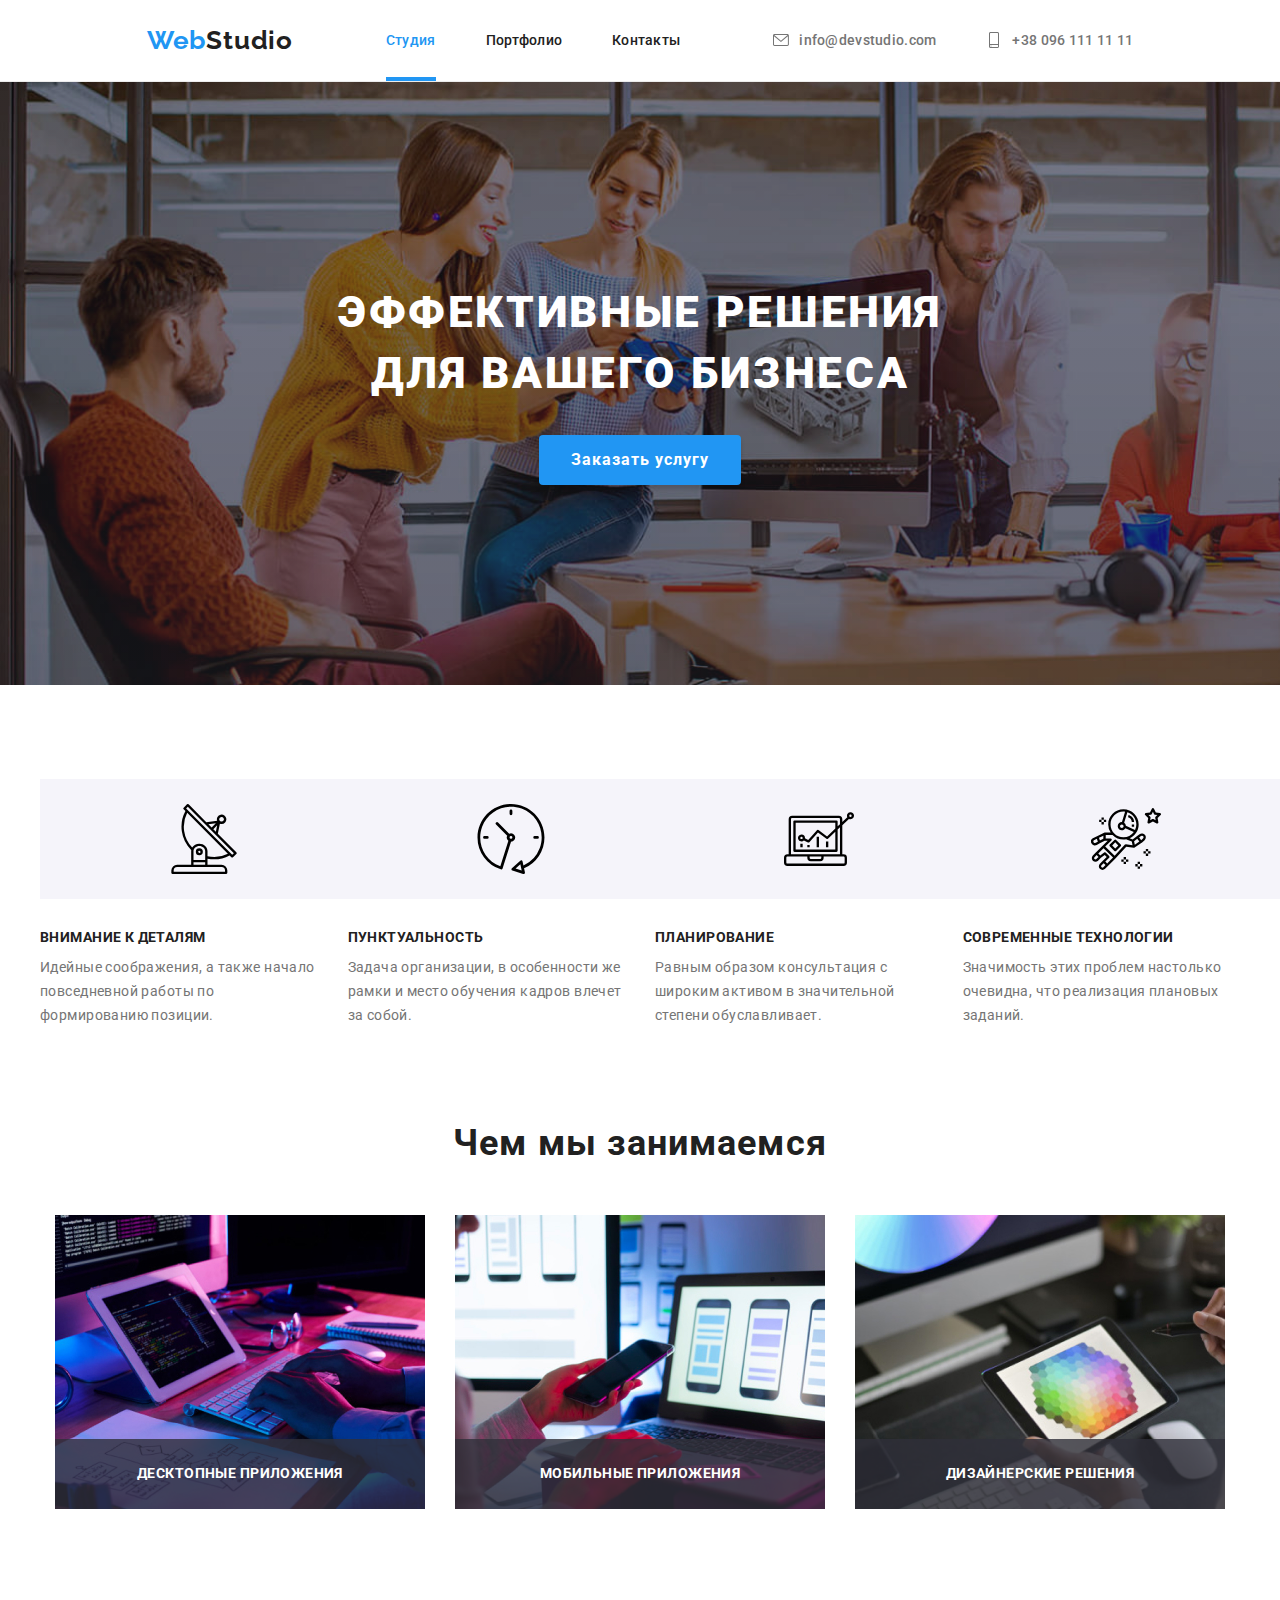
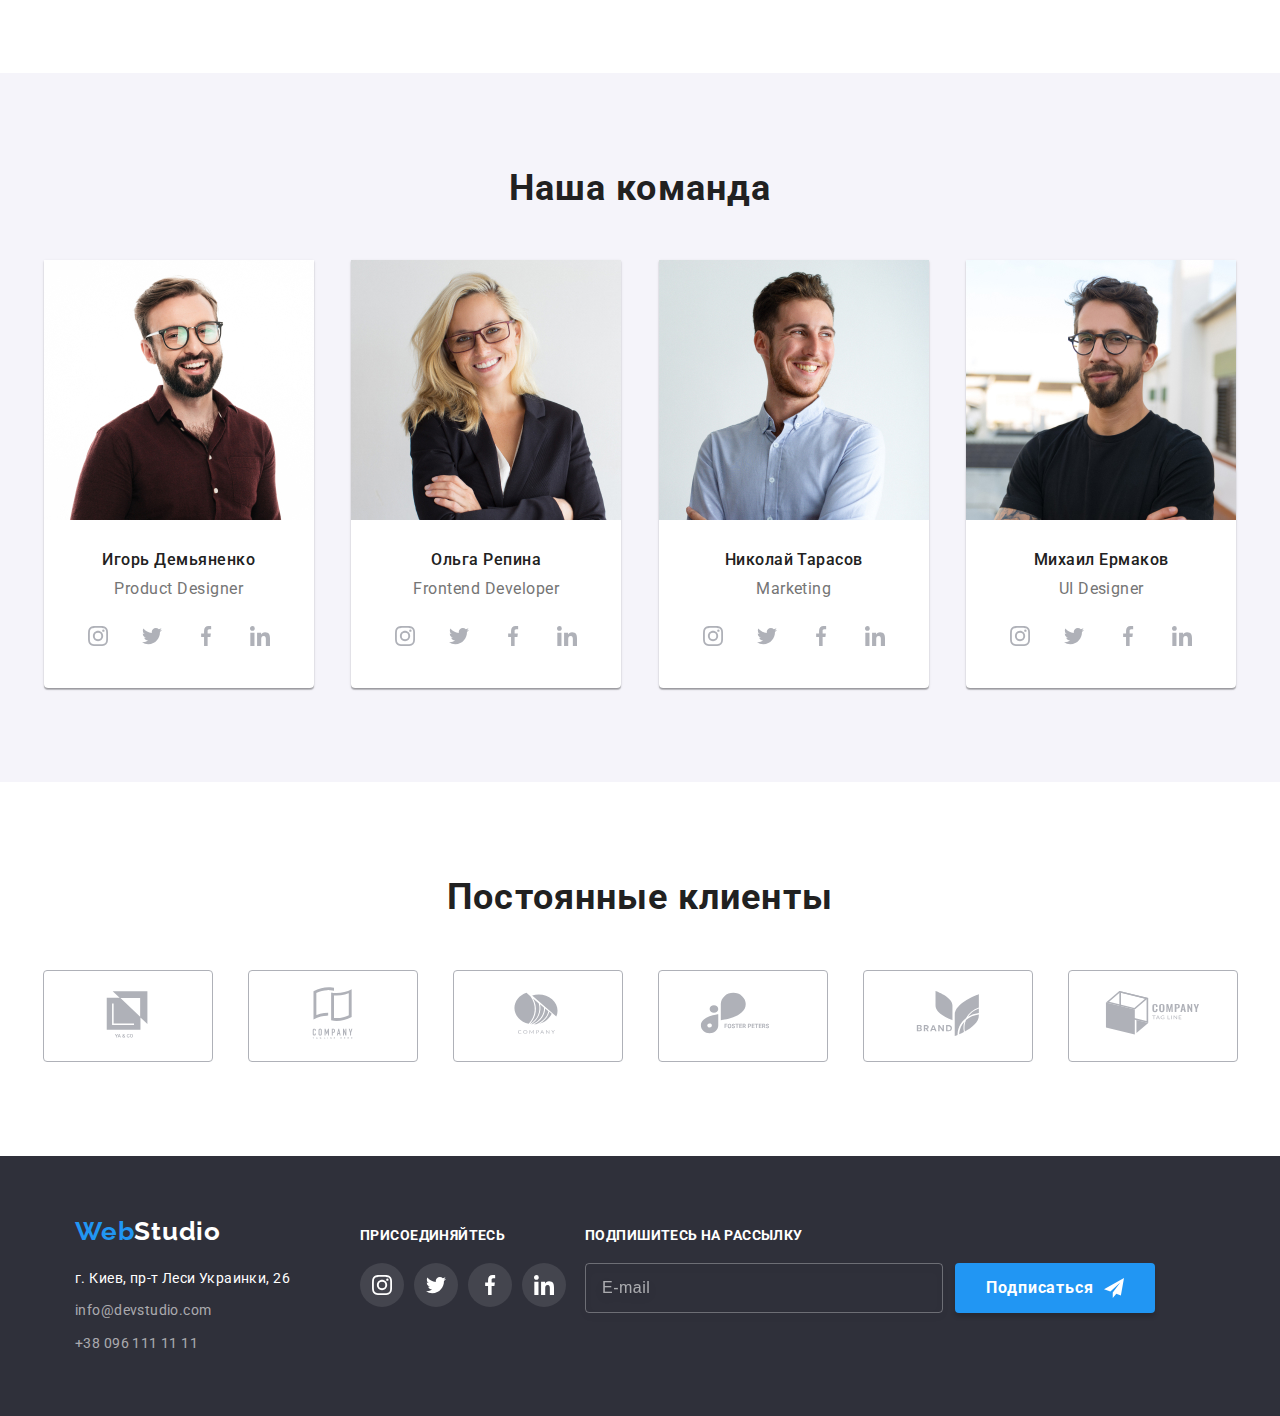
==== commit 81273c9c: "update" ====
--- a/index.html
+++ b/index.html
@@ -55,7 +55,7 @@
         </li>
       </ul>
       <button class="mobile__menu__open  animation-1" type="button" data-modal-menu-open>
-        <svg class="svg mobile__menu__open__svg" width="40" height="40">
+        <svg class="svg mobile__menu__open__svg animation-1" width="40" height="40">
           <use href="./images/icons.svg#icon-menu_40px"></use>
         </svg>
       </button>
@@ -501,13 +501,14 @@
       <div class="footer__subscription">
         <form class="subscription__form box-flex" name="subscription-form" autocomplete="on">
           <div class="subscription__form__box">
-            <label for="user_email">
-              <p class="subscription__form__box__title font-9">подпишитесь на рассылку</p>
-            </label>
-            <input class="subscription__form__input" type="email" name="email" id="user_email" placeholder="E-mail">
+            <p class="subscription__form__box__title font-9">
+            <label for="subscription__user_email">
+              подпишитесь на рассылку
+            </label></p>
+            <input class="subscription__form__input" type="email" name="email" id="subscription__user_email" placeholder="E-mail">
           </div>
-          <button class="btn btn-action subscription__form__btn  animation-1 box-flex" type="submit">
-            <p class="font-4">Подписаться</p>
+          <button class="btn btn-action subscription__form__btn  animation-1 box-flex font-4" type="submit">
+           Подписаться
             <svg class="sibscription__form__svg svg">
               <use href="./images/icons.svg#icon-icon-send"></use>
             </svg>
@@ -521,36 +522,44 @@
   <div class="backdrop is-hidden  box-flex" data-modal>
     <div class="modal">
       <button type="button" class="btn modal__button-close" aria-label="Закрыть" data-modal-close>
-        <svg class="modal__button-close__icon">
+        <svg class="modal__button-close__icon animation-1">
           <use href="./images/icons.svg#icon-cross"></use>
         </svg>
       </button>
-      <form class="form modal__form" autocomplete="off" re>
+      <form class="form modal__form" autocomplete="off" >
         <p class="modal__form__title font-11">Оставьте свои данные, мы вам перезвоним</p>
+        <p class="font-10">
         <label class="modal__form__label" for="user_name">
-          <p class="font-10">Имя</p>
+          Имя
           <input class="modal__form__input" type="text" name="name" id="user_name" placeholder="">
-          <svg class="modal__form__icon" width="18" ; height="18" ;>
+          <svg class="modal__form__icon" width="18" height="18">
             <use href="./images/icons.svg#icon-Vector-9"></use>
           </svg>
         </label>
+      </p>
+      <p class="font-10">
         <label class="modal__form__label" for="user_tel">
-          <p class="font-10">Телефон</p>
+          Телефон
           <input class="modal__form__input" type="tel" name="tel" id="user_tel" placeholder="">
-          <svg class="modal__form__icon" width="18" ; height="18">
+          <svg class="modal__form__icon" width="18" height="18">
             <use href="./images/icons.svg#icon-Vector-10"></use>
           </svg>
         </label>
+      </p>
+      <p class="font-10">
         <label class="modal__form__label" for="user_email">
-          <p class="font-10">Почта</p>
+          Почта
           <input class="modal__form__input" type="email" name="email" id="user_email" placeholder="">
-          <svg class="modal__form__icon" width="18" ; height="18">
+          <svg class="modal__form__icon" width="18" height="18">
             <use href="./images/icons.svg#icon-Vector-11"></use>
           </svg>
         </label>
+      </p>
+      <p class="font-10">
         <label class="modal__form__label" for="user_message">
-          <p class="font-10">Комментарий</p>
+         Комментарий
         </label>
+      </p>
         <textarea class="modal__form__message" name="message" id="user_message" cols="30" rows="5"
           placeholder="Введите текст"></textarea>
         <div class="modal__form__agrement">
@@ -565,16 +574,18 @@
           </label>
         </p>
         </div>
+        <p class="font-4">
         <button class="modal__form__btn-send btn-action btn animation-1" type="submit">
-          <p class="font-4">Отправить</p>
+         Отправить
         </button>
+      </p>
       </form>
     </div>
   </div>
 
   <div class="modal__menu is-visible box-flex" data-modal-menu>
     <button class="modal__menu__btn__close" type="button" data-modal-menu-close>
-      <svg class="modal__menu__button-close__icon" width="18" ; height="18">
+      <svg class="modal__menu__button-close__icon animation-1" width="18" height="18">
         <use href="./images/icons.svg#icon-cross"></use>
       </svg>
     </button>
@@ -602,10 +613,10 @@
       </li>      
       <li class="modal__menu__contact__item">
         <ul class="modal__menu__contact__social list box-flex">
-          <li class="modal__menu__contact__social__item link"><a href="">Instagram</a></li>
-          <li class="modal__menu__contact__social__item link"><a href="">Twitter</a></li>
-          <li class="modal__menu__contact__social__item link"><a href="">Facebook</a></li>
-          <li class="modal__menu__contact__social__item link"><a href="">LinkedIn</a></li>
+          <li class="modal__menu__contact__social__item link"><a class="link" href="">Instagram</a></li>
+          <li class="modal__menu__contact__social__item link"><a class="link" href="">Twitter</a></li>
+          <li class="modal__menu__contact__social__item link"><a class="link" href="">Facebook</a></li>
+          <li class="modal__menu__contact__social__item link"><a class="link" href="">LinkedIn</a></li>
         </ul>
       </li>
     </ul>
--- a/css/main.min.css
+++ b/css/main.min.css
@@ -4,5 +4,5 @@
        rgba(47, 48, 58, 0.4) 100%
     );--border-radius: 4px;--gap: 30px;--item:3;--margin-element: 30px;--main-box-shadow: 0px 4px 4px rgba(0, 0, 0, 0.15)}body{font-family:var(--main-font);font-style:normal;font-size:14px;color:var(--main-txt-cl)}*{margin:0;padding:0}.visually-hidden{position:absolute;width:1px;height:1px;margin:-1px;padding:0;overflow:hidden;border:0;clip:rect(0 0 0 0)}.font-1{font-family:var(--main-font);font-style:normal;font-weight:900;font-size:44px;line-height:1.4;letter-spacing:0.06em}.font-2{font-family:var(--main-font);font-style:normal;font-weight:bold;font-size:36px;line-height:1.2;text-align:center;letter-spacing:0.03em}.font-3{font-family:var(--secondary-font);font-style:normal;font-weight:bold;font-size:26px;line-height:1.2;letter-spacing:0.03em}.font-4{font-family:var(--main-font);font-style:normal;font-weight:bold;font-size:16px;line-height:1.9;letter-spacing:0.06em}.font-5{font-family:var(--main-font);font-style:normal;font-weight:500;font-size:16px;line-height:1.2;text-align:center;letter-spacing:0.03em}.font-6{font-family:var(--main-font);font-style:normal;font-weight:normal;font-size:16px;line-height:1.2;text-align:center;letter-spacing:0.03em}.font-7{font-family:var(--main-font);font-style:normal;font-weight:500;font-size:14px;line-height:1.2;letter-spacing:0.02em}.font-8{font-family:var(--main-font);font-style:normal;font-weight:normal;font-size:14px;line-height:1.7;letter-spacing:0.03em}.font-9{font-family:var(--main-font);font-style:normal;font-weight:bold;font-size:14px;line-height:1.2;letter-spacing:0.03em}.font-10{font-family:var(--main-font);font-style:normal;font-weight:normal;font-size:12px;line-height:1.2;letter-spacing:0.01em;color:var(--third-txt-cl)}.font-11{font-family:var(--main-font);font-style:normal;font-weight:bold;font-size:20px;line-height:1.5;text-align:center;letter-spacing:0.03em}.font-12{font-family:var(--main-font);font-style:normal;font-weight:bold;font-size:18px;line-height:2;text-align:center;letter-spacing:0.06em}.list,.list-marcked{list-style:none;-webkit-padding-start:0;padding-inline-start:0}.container{max-width:480px;padding-left:15px;padding-right:15px;margin:0 auto}@media (min-width: 768px){.container{max-width:768px}}@media (min-width: 1280px){.container{max-width:1200px}}.section{max-width:1600px;padding-top:94px;padding-bottom:94px;margin-left:auto;margin-right:auto}.link{text-decoration:none;color:var(--main-txt-cl);--animation-property: color}.link:hover,.link:focus{color:var(--secondary-txt-cl)}.box-flex{display:-webkit-box;display:-ms-flexbox;display:flex;-webkit-box-align:center;-ms-flex-align:center;align-items:center;-webkit-box-pack:center;-ms-flex-pack:center;justify-content:center}.btn{text-align:center;border-width:0px;border-radius:var(--border-radius);cursor:pointer}.animation-1{-webkit-transition-property:var(--animation-property);transition-property:var(--animation-property);-webkit-transition-duration:250ms;transition-duration:250ms;-webkit-transition-timing-function:cubic-bezier(0.4, 0, 0.2, 1);transition-timing-function:cubic-bezier(0.4, 0, 0.2, 1)}.btn-action{color:var(--main-bg-cl);background-color:var(--secondary-txt-cl);-webkit-box-shadow:var(--main-box-shadow);box-shadow:var(--main-box-shadow);--animation-property: background-color}.btn-action:hover,.btn-action:focus{background-color:var(--btn-bg-secondary-cl)}.image{display:block;height:auto;max-width:100%}.svg{display:inline-block;background-color:transparent;-webkit-box-pack:center;-ms-flex-pack:center;justify-content:center;-webkit-box-align:center;-ms-flex-align:center;align-items:center}.grid{display:-ms-grid;display:grid;-ms-grid-columns:(1fr)[var];grid-template-columns:repeat(var(--item), 1fr);gap:var(--gap)}.position-items{margin-right:var(--margin-element)}.position-items:last-child{margin-right:0}.header{background-color:var(--main-bg-cl);border-bottom:1px solid #ececec}@media (max-width: 767.98px){.header{padding-top:16px;padding-left:15px;padding-right:16px;padding-bottom:10px}}.header .font-3{color:var(--secondary-txt-cl);font-size:24px}@media (min-width: 1280px){.header .font-3{font-size:26px}}.header__logo{color:var(--main-txt-cl)}.header__navigation{display:none;text-align:left;vertical-align:top;--margin-element:50px}@media (min-width: 768px){.header__navigation{margin-left:88px;display:block}}@media (min-width: 1280px){.header__navigation{margin-left:93px}}.current-page{position:relative}.current-page::after{position:absolute;display:inline-block;bottom:0;left:0;content:"";width:100%;height:4px;background-color:var(--secondary-txt-cl)}.header__navigation__list__item .link{display:inline-block;padding-top:32px;padding-bottom:32px;--animation-property: color 
     }.current-page{color:var(--secondary-txt-cl)}.header__contact{display:none;margin-left:auto;--margin-element:50px}@media (min-width: 768px){.header__contact{margin-left:88px;display:-webkit-box;display:-ms-flexbox;display:flex;-ms-flex-wrap:wrap;flex-wrap:wrap;-webkit-box-pack:start;-ms-flex-pack:start;justify-content:flex-start}}@media (min-width: 1280px){.header__contact{margin-left:93px;display:-webkit-box;display:-ms-flexbox;display:flex;-ms-flex-wrap:nowrap;flex-wrap:nowrap}}.header__contact__item .link{color:var(--third-txt-cl);--animation-property: color, fill  
-      }.header__contact__item:hover .link,.header__contact__item:focus .link{color:var(--secondary-txt-cl)}.header__contact__item .svg{display:block;fill:var(--third-txt-cl);margin-right:10px}.header__contact__item:hover .svg,.header__contact__item:focus .svg{fill:var(--secondary-txt-cl)}.main{background:var(--main-bg-cl)}.shapka{padding-top:118px;padding-bottom:118px;background-size:contain;background-color:var(--third-bg-cl);background-image:var(--linear-gradient),url(../images/hero/bg-img_sm.jpg)}@media screen and (min-device-pixel-ratio: 2), screen and (-moz-min-device-pixel-ratio: 2), screen and (-webkit-min-device-pixel-ratio: 2), screen and (min-resolution: 192dpi), screen and (min-resolution: 2dppx){.shapka{background-image:var(--linear-gradient),url(../images/hero/bg-img_sm@2x.jpg)}}@media (min-width: 768px){.shapka{padding-top:118px;padding-bottom:118px;background-image:var(--linear-gradient),url(../images/hero/bg-img_md.jpg)}}@media screen and (min-width: 768px) and (min-device-pixel-ratio: 2), screen and (min-width: 768px) and (-moz-min-device-pixel-ratio: 2), screen and (min-width: 768px) and (-webkit-min-device-pixel-ratio: 2), screen and (min-width: 768px) and (min-resolution: 192dpi), screen and (min-width: 768px) and (min-resolution: 2dppx){.shapka{background-image:var(--linear-gradient),url(../images/hero/bg-img_md@2x.jpg)}}@media (min-width: 1280px){.shapka{padding-top:200px;padding-bottom:200px;background-image:var(--linear-gradient),url(../images/hero/bg-img_lg.jpg)}}@media screen and (min-width: 1280px) and (min-device-pixel-ratio: 2), screen and (min-width: 1280px) and (-moz-min-device-pixel-ratio: 2), screen and (min-width: 1280px) and (-webkit-min-device-pixel-ratio: 2), screen and (min-width: 1280px) and (min-resolution: 192dpi), screen and (min-width: 1280px) and (min-resolution: 2dppx){.shapka{background-image:var(--linear-gradient),url(../images/hero/bg-img_lg@2x.jpg)}}.shapka__container{text-align:center}.shapka .font-1{display:inline-block;text-transform:uppercase;color:var(--main-bg-cl);font-size:26px;max-width:360px}@media (min-width: 1280px){.shapka .font-1{font-size:44px;max-width:700px}}.shapka__container .btn-action{display:block;margin-left:auto;margin-right:auto;margin-top:30px;padding:10px 32px}.peculiarities__container__list{--item:1;-ms-flex-wrap:wrap;flex-wrap:wrap}@media (min-width: 768px){.peculiarities__container__list{--item:2;-ms-flex-wrap:wrap;flex-wrap:wrap}}@media (min-width: 1280px){.peculiarities__container__list{--item:4;-ms-flex-wrap:nowrap;flex-wrap:nowrap}}.peculiarities__container__item{--margin-element:30px}.peculiarities__container__item .svg{display:inline-block;width:70px;height:70px;background-color:transparent}.peculiarities__container__item__box{padding:25px;background-color:var(--secondary-bg-cl);width:100%}.peculiarities__container__item__title{margin-top:30px;margin-bottom:10px;text-transform:uppercase;text-align:center}@media (min-width: 768px){.peculiarities__container__item__title{text-align:left}}@media (min-width: 1280px){.peculiarities__container__item__title{text-align:left}}.peculiarities__container__item .font-8{color:var(--third-txt-cl)}.activity{display:none}@media (min-width: 1280px){.activity{display:block;padding-bottom:94px}}.activity__list{margin-top:50px}.activity__list__item{--margin-element:30px}.activity__list__item .image{-o-object-fit:cover;object-fit:cover;height:294px;width:370px}.activity__list__item__description{position:relative;top:-70px;min-height:70px;width:100%;background:rgba(47,48,58,0.8)}.activity__list__item .font-9{-webkit-box-align:center;-ms-flex-align:center;align-items:center;text-transform:uppercase;color:var(--main-bg-cl)}.team{display:block;text-align:center;background:var(--secondary-bg-cl)}.team .font-2{font-size:28px}@media (min-width: 1280px){.team .font-2{font-size:36px}}.team__list{justify-items:center;margin-top:50px;--item: 1;-ms-flex-wrap:wrap;flex-wrap:wrap}@media (min-width: 768px){.team__list{--item: 2;-ms-flex-wrap:wrap;flex-wrap:wrap}}@media (min-width: 1280px){.team__list{--item:4;-ms-flex-wrap:nowrap;flex-wrap:nowrap}}.team__list__item{width:270px;background:var(--main-bg-cl);-webkit-box-shadow:0px 1px 3px rgba(0,0,0,0.12),0px 1px 1px rgba(0,0,0,0.14),0px 2px 1px rgba(0,0,0,0.2);box-shadow:0px 1px 3px rgba(0,0,0,0.12),0px 1px 1px rgba(0,0,0,0.14),0px 2px 1px rgba(0,0,0,0.2);border-radius:0px 0px var(--border-radius) var(--border-radius)}.team__list__item:last-child{margin-right:0px}.team__list__item .social{font-size:0px;line-height:1}.team__list__item__info{padding-top:30px;padding-bottom:30px}.team__list__item__title{margin-bottom:10px}.team__list__item__text{margin-bottom:16px;color:#757575}.team__list__item__social .item:not(:last-child){margin-right:10px}.team__list__item__social .svg{fill:#AFB1B8;width:20px;height:20px;--animation-property: fill}.team__list__item__social .item{-webkit-box-sizing:border-box;box-sizing:border-box;width:44px;height:44px;border-radius:50%;--animation-property: background-color}.team__list__item__social .item:hover,.team__list__item__social .item:focus{background-color:var(--secondary-txt-cl)}.team__list__item__social .item:hover .svg,.team__list__item__social .item:focus .svg{fill:#ffffff}.team__list__item .social-link{width:100%;height:100%}.client__container__title{margin-bottom:50px;font-size:28px}@media (min-width: 1280px){.client__container__title{font-size:36px}}.client__list{justify-items:center;--item: 1;-ms-flex-wrap:wrap;flex-wrap:wrap}@media (min-width: 480px){.client__list{--item: 2}}@media (min-width: 768px){.client__list{--item: 3}}@media (min-width: 1280px){.client__list{--item: 6;-ms-flex-wrap:nowrap;flex-wrap:nowrap}}.client__list__item{width:210px;height:92px;border:1px solid #AFB1B8;-webkit-box-sizing:border-box;box-sizing:border-box;border-radius:4px;--animation-property: border}@media (min-width: 768px){.client__list__item{width:226px}}@media (min-width: 1280px){.client__list__item{width:170px}}.client__list__item:hover,.client__list__item:focus{border:1px solid var(--secondary-txt-cl)}.client__list__item .svg{fill:#AFB1B8;width:106px;height:60px;--animation-property: fill}.client__list__item:hover .svg,.client__list__item:focus .svg{fill:var(--secondary-txt-cl)}.footer{background:var(--third-bg-cl);padding:15px}@media (min-width: 480px){.footer{padding:60px}}.footer__container{-webkit-box-align:baseline;-ms-flex-align:baseline;align-items:baseline;-ms-flex-wrap:wrap;flex-wrap:wrap;-webkit-box-orient:vertical;-webkit-box-direction:normal;-ms-flex-direction:column;flex-direction:column;text-align:center;-ms-flex-pack:distribute;justify-content:space-around}@media (min-width: 768px){.footer__container{-webkit-box-orient:horizontal;-webkit-box-direction:normal;-ms-flex-direction:row;flex-direction:row;-ms-flex-wrap:wrap;flex-wrap:wrap;text-align:center}}@media (min-width: 1280px){.footer__container{-ms-flex-wrap:nowrap;flex-wrap:nowrap;text-align:left}}.footer__logo{top:24px}.footer .font-3{color:var(--secondary-txt-cl);font-size:24px}@media (min-width: 1280px){.footer .font-3{font-size:26px}}.footer__logo{color:var(--main-bg-cl)}.footer__address{color:var(--main-bg-cl);margin-top:20px;margin-bottom:60px}@media (min-width: 768px){.footer__address{margin-bottom:60px}}@media (min-width: 1280px){.footer__address{margin-bottom:0}}.footer__address__contact__list{margin-top:9px;-webkit-box-orient:vertical;-webkit-box-direction:normal;-ms-flex-direction:column;flex-direction:column;-webkit-box-align:start;-ms-flex-align:start;align-items:flex-start}.footer__address__contact__item{margin-bottom:9px}.footer__address__contact__item:last-child{margin-bottom:0px}.footer__address__contact__item .link{color:rgba(255,255,255,0.6);--animation-property: color}.footer__address__contact__item .link:hover,.footer__address__contact__item .link:active,.footer__address__contact__item .link:focus{color:var(--secondary-txt-cl)}.footer__social{margin-left:auto;margin-right:auto;margin-bottom:60px}@media (min-width: 768px){.footer__social{margin-bottom:60px;margin-left:0;margin-right:0}}@media (min-width: 1280px){.footer__social{margin-left:70px;margin-bottom:0}}.footer__container__logo{margin-right:auto;margin-left:auto}@media (min-width: 768px){.footer__container__logo{margin-right:0;margin-left:0}}.footer__social__title{color:#ffffff;margin-bottom:20px;text-transform:uppercase}.footer__social__item{width:44px;height:44px;background:rgba(255,255,255,0.1);border-radius:50%;--animation-property: background-color}.footer__social__item:hover,.footer__social__item:focus{background:#2196F3}.footer__social__item:not(:last-child){margin-right:10px}.footer__social__item__link{width:100%;height:100%}.footer .svg{fill:var(--main-bg-cl);position:relative;width:20px;height:20px;padding:0}.footer__subscription{margin-left:auto}.subscription__form{-webkit-box-align:end;-ms-flex-align:end;align-items:flex-end;-ms-flex-wrap:wrap;flex-wrap:wrap}@media (min-width: 768px){.subscription__form{-ms-flex-wrap:wrap;flex-wrap:wrap}}@media (min-width: 1280px){.subscription__form{-ms-flex-wrap:nowrap;flex-wrap:nowrap}}.subscription__form__box__title{color:#ffffff;margin-bottom:20px;text-transform:uppercase}.subscription__form__input{outline:transparent;padding:15px 16px;background-color:transparent;min-width:70vw;min-height:50px;border:1px solid rgba(255,255,255,0.3);color:var(--main-bg-cl);-webkit-box-sizing:border-box;box-sizing:border-box;-webkit-filter:drop-shadow(0px 4px 4px rgba(0,0,0,0.15));filter:drop-shadow(0px 4px 4px rgba(0,0,0,0.15));border-radius:4px;margin-bottom:20px}@media (min-width: 768px){.subscription__form__input{margin-bottom:20px;min-width:450px}}@media (min-width: 1280px){.subscription__form__input{margin-bottom:0;min-width:358px}}.subscription__form__input:focus,.subscription__form__input:focus,.subscription__form__input:focus-visible{border:1px solid #2196F3}.subscription__form__input:focus-within{border-color:var(--secondary-txt-cl)}.subscription__form__input::-webkit-input-placeholder{font-size:16px;line-height:1.25;-webkit-box-align:center;align-items:center;letter-spacing:0.03em;color:rgba(255,255,255,0.6)}.subscription__form__input:-ms-input-placeholder{font-size:16px;line-height:1.25;-ms-flex-align:center;align-items:center;letter-spacing:0.03em;color:rgba(255,255,255,0.6)}.subscription__form__input::-ms-input-placeholder{font-size:16px;line-height:1.25;-ms-flex-align:center;align-items:center;letter-spacing:0.03em;color:rgba(255,255,255,0.6)}.subscription__form__input::placeholder{font-size:16px;line-height:1.25;-webkit-box-align:center;-ms-flex-align:center;align-items:center;letter-spacing:0.03em;color:rgba(255,255,255,0.6)}.subscription__form__btn{min-width:200px;min-height:50px;margin-left:50px;margin-right:50px;-webkit-box-align:center;-ms-flex-align:center;align-items:center}@media (min-width: 1280px){.subscription__form__btn{margin-left:12px}}.sibscription__form__svg{width:24px;height:24px;margin-left:10px}.backdrop{position:fixed;top:50%;left:50%;-webkit-transform:translate(-50%, -50%);transform:translate(-50%, -50%);width:100vw;height:100vw;background:rgba(0,0,0,0.2);opacity:1;-webkit-transition-property:opacity, visibility;transition-property:opacity, visibility;-webkit-transition-duration:250ms;transition-duration:250ms;-webkit-transition-timing-function:cubic-bezier(0.4, 0, 0.2, 1);transition-timing-function:cubic-bezier(0.4, 0, 0.2, 1)}.is-hidden{visibility:hidden;opacity:0;pointer-events:none}.modal{position:relative;min-height:250px;background-color:var(--main-bg-cl)}@media (min-width: 480px){.modal{width:450px}}@media (min-width: 1280px){.modal{width:528px}}.modal__form{background-color:var(--main-bg-cl);padding:40px}.modal__form__label:focus-within .modal__form__input,.modal__form__label:focus-visible .modal__form__input{border-color:var(--secondary-txt-cl)}.modal__form__label:focus-within .modal__form__icon,.modal__form__label:focus-visible .modal__form__icon{fill:var(--secondary-txt-cl)}.modal__form__title{color:var(--main-txt-cl)}.modal__button-close{position:absolute;right:8px;top:8px;padding:0;width:30px;height:30px;border:1px solid rgba(0,0,0,0.1);background:var(--main-bg-cl);-webkit-box-sizing:border-box;box-sizing:border-box;border-radius:50%}.modal__button-close__icon{fill:var(--black-cl);position:relative;width:10px;height:10px;padding:0}.modal__form__label{display:block;position:relative}.modal__form__label:not(:first-child){margin-top:10px}.modal__form__input{outline:transparent;width:100%;padding-top:12px;padding-left:42px;padding-right:10px;padding-bottom:12px;margin-top:4px;font-size:12px;line-height:14px;letter-spacing:0.01em;border:1px solid rgba(33,33,33,0.2);-webkit-box-sizing:border-box;box-sizing:border-box;border-radius:4px}.modal__form__message{outline:transparent;width:100%;padding-top:12px;padding-left:16px;padding-right:16px;padding-bottom:12px;margin-top:4px;border:1px solid rgba(33,33,33,0.2);-webkit-box-sizing:border-box;box-sizing:border-box;border-radius:4px;resize:none}.modal__form__message:focus-within,.modal__form__message:focus-visible{border:1px solid var(--secondary-txt-cl)}.modal__form__message::-webkit-input-placeholder{font-weight:normal;font-size:12px;line-height:1.15;letter-spacing:0.01em;color:rgba(117,117,117,0.5)}.modal__form__message:-ms-input-placeholder{font-weight:normal;font-size:12px;line-height:1.15;letter-spacing:0.01em;color:rgba(117,117,117,0.5)}.modal__form__message::-ms-input-placeholder{font-weight:normal;font-size:12px;line-height:1.15;letter-spacing:0.01em;color:rgba(117,117,117,0.5)}.modal__form__message::placeholder{font-weight:normal;font-size:12px;line-height:1.15;letter-spacing:0.01em;color:rgba(117,117,117,0.5)}.modal__form__icon{position:absolute;bottom:20%;left:12px}.modal__form__agrement{width:100%;-webkit-box-align:baseline;-ms-flex-align:baseline;align-items:baseline;margin-top:20px;margin-bottom:30px}.modal__form__agrement__checkbox{width:16px;height:16px}.modal__form__agrement__link{color:var()}.modal__form__btn-send{display:block;margin:0 auto;padding:10px 32px;margin-left:auto;margin-right:auto}.modal__form__agrement__checkbox:checked+.modal__form__agrement__label .modal__form__agrement__checkbox-input__icon{fill:var(--secondary-txt-cl)}.modal__form__agrement__checkbox-input__icon{fill:var(--main-bg-cl);margin-right:8px;border:1px solid #000000;border-radius:4px}.modal__form__agrement__text{font-size:12px}@media (min-width: 1280px){.modal__form__agrement__text{font-size:14px}}.test__label{color:blue}.test__checkbox:checked+label{color:crimson}.mobile__menu__open{display:none}@media (max-width: 767.98px){.mobile__menu__open{display:-webkit-box;display:-ms-flexbox;display:flex;position:absolute;top:10px;right:10px}}.modal__menu{position:fixed;top:0;left:0;width:100vw;height:100%;padding:46px 40px;background:#ffffff;opacity:1;-webkit-transform:translateX(0);transform:translateX(0);-webkit-transition-property:opacity, visibility , -webkit-transform;transition-property:opacity, visibility , -webkit-transform;transition-property:opacity, visibility , transform;transition-property:opacity, visibility , transform, -webkit-transform;-webkit-transition-duration:1250ms;transition-duration:1250ms;-webkit-transition-timing-function:cubic-bezier(0.4, 0, 0.2, 1);transition-timing-function:cubic-bezier(0.4, 0, 0.2, 1);-webkit-box-pack:justify;-ms-flex-pack:justify;justify-content:space-between;-webkit-box-align:start;-ms-flex-align:start;align-items:flex-start;-webkit-box-orient:vertical;-webkit-box-direction:normal;-ms-flex-direction:column;flex-direction:column}.is-visible{visibility:hidden;opacity:0;-webkit-transform:translateX(-100%);transform:translateX(-100%);-webkit-transition-property:opacity, visibility, -webkit-transform;transition-property:opacity, visibility, -webkit-transform;transition-property:opacity, visibility, transform;transition-property:opacity, visibility, transform, -webkit-transform;-webkit-transition-duration:1250ms;transition-duration:1250ms;-webkit-transition-timing-function:cubic-bezier(0.4, 0, 0.2, 1);transition-timing-function:cubic-bezier(0.4, 0, 0.2, 1)}.modal__menu__btn__close{background-color:transparent;outline:transparent;position:absolute;right:25px;top:21px;border:none}.modal__menu__button-close__icon{display:block}.modal__menu__contact{display:-webkit-box;display:-ms-flexbox;display:flex;-webkit-box-orient:vertical;-webkit-box-direction:normal;-ms-flex-direction:column;flex-direction:column;-webkit-box-align:start;-ms-flex-align:start;align-items:flex-start}.modal__menu__navigation__item .font-5{font-size:40px;text-align:left}.modal__menu__navigation__item:not(:last-child){margin-bottom:30px}.modal__menu__contact__item__tel .font-5{font-size:34px;letter-spacing:0.02em}.modal__menu__contact__item__email .font-7{font-size:24px}.modal__menu__contact__social__item:not(:last-child){margin-right:20px}.portfolio__memu__list{margin-bottom:50px;-ms-flex-wrap:wrap;flex-wrap:wrap}@media (min-width: 768px){.portfolio__memu__list{-ms-flex-wrap:nowrap;flex-wrap:nowrap}}.portfolio__memu__item{margin-right:8px;margin-bottom:15px}.portfolio__memu__item:last-child{margin-right:0px}.portfolio__memu__button-filter{display:block;text-align:center;padding-left:22px;padding-right:22px;padding-top:6px;padding-bottom:6px;color:var(--main-txt-cl);background-color:var(--secondary-bg-cl);border-width:0px;border-radius:var(--border-radius);--animation-property: background-color, color, box-shadow }.portfolio__memu__button-filter:hover,.portfolio__memu__button-filter:focus,.portfolio__memu__button-filter:active{color:var(--main-bg-cl);background-color:var(--secondary-txt-cl);-webkit-box-shadow:0px 4px 4px rgba(0,0,0,0.15);box-shadow:0px 4px 4px rgba(0,0,0,0.15)}.portfolio__repeater{--item:1}@media (min-width: 768px){.portfolio__repeater{--item:2}}@media (min-width: 1280px){.portfolio__repeater{--item:3}}.portfolio__repeater__item{display:block;position:relative;-webkit-box-sizing:border-box;box-sizing:border-box;width:450px}@media (min-width: 768px){.portfolio__repeater__item{width:354px}}@media (min-width: 1280px){.portfolio__repeater__item{width:370px}}.portfolio__image__box{position:relative;width:100%;height:294px;overflow:hidden}.portfolio__repeater__item{background:var(--main-bg-cl);--animation-property: box-shadow}.portfolio__repeater__item__link{height:100%;display:-ms-grid;display:grid;-ms-grid-rows:294px 1fr;grid-template-rows:294px 1fr}.portfolio__repeater__item__link:hover,.portfolio__repeater__item__link:active{-webkit-box-shadow:0px 1px 1px rgba(0,0,0,0.12),0px 4px 4px rgba(0,0,0,0.06),1px 4px 6px rgba(0,0,0,0.16);box-shadow:0px 1px 1px rgba(0,0,0,0.12),0px 4px 4px rgba(0,0,0,0.06),1px 4px 6px rgba(0,0,0,0.16)}.portfolio__repeater__item:nth-child(3n+3){margin-right:0px}.portfolio__repeater__item:nth-last-child(-n+3){margin-bottom:0px}.portfolio__item__description{position:absolute;width:100%;height:294px;padding-left:24px;padding-right:24px;background:rgba(33,150,243,0.9);--animation-property: transform}.portfolio__repeater__item__link:hover .portfolio__item__description,.portfolio__repeater__item__link:active .portfolio__item__description{-webkit-transform:translate(0%, -100%);transform:translate(0%, -100%)}.text-description{text-align:center;font-size:18px;line-height:1.55;color:var(--main-bg-cl)}.portfolio__repeater__item__part{padding:20px 24px;border-bottom:2px solid #EEEEEE;border-left:2px solid #EEEEEE;border-right:2px solid #EEEEEE}.portfolio__repeater__item .image{width:370px;height:294px}.portfolio .font-12{text-align:left;margin-bottom:4px;text-decoration:none;color:#212121}.portfolio .text{text-decoration:none;color:#757575}
+      }.header__contact__item:hover .link,.header__contact__item:focus .link{color:var(--secondary-txt-cl)}.header__contact__item .svg{display:block;fill:var(--third-txt-cl);margin-right:10px}.header__contact__item:hover .svg,.header__contact__item:focus .svg{fill:var(--secondary-txt-cl)}.main{background:var(--main-bg-cl)}.shapka{padding-top:118px;padding-bottom:118px;background-size:cover;background-color:var(--third-bg-cl);background-image:var(--linear-gradient),url(../images/hero/bg-img_sm.jpg)}@media screen and (min-device-pixel-ratio: 2), screen and (-moz-min-device-pixel-ratio: 2), screen and (-webkit-min-device-pixel-ratio: 2), screen and (min-resolution: 192dpi), screen and (min-resolution: 2dppx){.shapka{background-image:var(--linear-gradient),url(../images/hero/bg-img_sm@2x.jpg)}}@media (min-width: 768px){.shapka{padding-top:118px;padding-bottom:118px;background-image:var(--linear-gradient),url(../images/hero/bg-img_md.jpg)}}@media screen and (min-width: 768px) and (min-device-pixel-ratio: 2), screen and (min-width: 768px) and (-moz-min-device-pixel-ratio: 2), screen and (min-width: 768px) and (-webkit-min-device-pixel-ratio: 2), screen and (min-width: 768px) and (min-resolution: 192dpi), screen and (min-width: 768px) and (min-resolution: 2dppx){.shapka{background-image:var(--linear-gradient),url(../images/hero/bg-img_md@2x.jpg)}}@media (min-width: 1280px){.shapka{padding-top:200px;padding-bottom:200px;background-image:var(--linear-gradient),url(../images/hero/bg-img_lg.jpg)}}@media screen and (min-width: 1280px) and (min-device-pixel-ratio: 2), screen and (min-width: 1280px) and (-moz-min-device-pixel-ratio: 2), screen and (min-width: 1280px) and (-webkit-min-device-pixel-ratio: 2), screen and (min-width: 1280px) and (min-resolution: 192dpi), screen and (min-width: 1280px) and (min-resolution: 2dppx){.shapka{background-image:var(--linear-gradient),url(../images/hero/bg-img_lg@2x.jpg)}}.shapka__container{text-align:center}.shapka .font-1{display:inline-block;text-transform:uppercase;color:var(--main-bg-cl);font-size:26px;max-width:360px}@media (min-width: 1280px){.shapka .font-1{font-size:44px;max-width:700px}}.shapka__container .btn-action{display:block;margin-left:auto;margin-right:auto;margin-top:30px;padding:10px 32px}.peculiarities__container__list{--item:1;-ms-flex-wrap:wrap;flex-wrap:wrap}@media (min-width: 768px){.peculiarities__container__list{--item:2;-ms-flex-wrap:wrap;flex-wrap:wrap}}@media (min-width: 1280px){.peculiarities__container__list{--item:4;-ms-flex-wrap:nowrap;flex-wrap:nowrap}}.peculiarities__container__item{--margin-element:30px}.peculiarities__container__item .svg{display:inline-block;width:70px;height:70px;background-color:transparent}.peculiarities__container__item__box{padding:25px;background-color:var(--secondary-bg-cl);width:100%}.peculiarities__container__item__title{margin-top:30px;margin-bottom:10px;text-transform:uppercase;text-align:center}@media (min-width: 768px){.peculiarities__container__item__title{text-align:left}}@media (min-width: 1280px){.peculiarities__container__item__title{text-align:left}}.peculiarities__container__item .font-8{color:var(--third-txt-cl)}.activity{display:none}@media (min-width: 1280px){.activity{display:block;padding-bottom:94px}}.activity__list{margin-top:50px}.activity__list__item{--margin-element:30px}.activity__list__item .image{-o-object-fit:cover;object-fit:cover;height:294px;width:370px}.activity__list__item__description{position:relative;top:-70px;min-height:70px;width:100%;background:rgba(47,48,58,0.8)}.activity__list__item .font-9{-webkit-box-align:center;-ms-flex-align:center;align-items:center;text-transform:uppercase;color:var(--main-bg-cl)}.team{display:block;text-align:center;background:var(--secondary-bg-cl)}.team .font-2{font-size:28px}@media (min-width: 1280px){.team .font-2{font-size:36px}}.team__list{justify-items:center;margin-top:50px;--item: 1;-ms-flex-wrap:wrap;flex-wrap:wrap}@media (min-width: 768px){.team__list{--item: 2;-ms-flex-wrap:wrap;flex-wrap:wrap}}@media (min-width: 1280px){.team__list{--item:4;-ms-flex-wrap:nowrap;flex-wrap:nowrap}}.team__list__item{width:270px;background:var(--main-bg-cl);-webkit-box-shadow:0px 1px 3px rgba(0,0,0,0.12),0px 1px 1px rgba(0,0,0,0.14),0px 2px 1px rgba(0,0,0,0.2);box-shadow:0px 1px 3px rgba(0,0,0,0.12),0px 1px 1px rgba(0,0,0,0.14),0px 2px 1px rgba(0,0,0,0.2);border-radius:0px 0px var(--border-radius) var(--border-radius)}.team__list__item:last-child{margin-right:0px}.team__list__item .social{font-size:0px;line-height:1}.team__list__item__info{padding-top:30px;padding-bottom:30px}.team__list__item__title{margin-bottom:10px}.team__list__item__text{margin-bottom:16px;color:#757575}.team__list__item__social .item:not(:last-child){margin-right:10px}.team__list__item__social .svg{fill:#AFB1B8;width:20px;height:20px;--animation-property: fill}.team__list__item__social .item{-webkit-box-sizing:border-box;box-sizing:border-box;width:44px;height:44px;border-radius:50%;--animation-property: background-color}.team__list__item__social .item:hover,.team__list__item__social .item:focus{background-color:var(--secondary-txt-cl)}.team__list__item__social .item:hover .svg,.team__list__item__social .item:focus .svg{fill:#ffffff}.team__list__item .social-link{width:100%;height:100%}.client__container__title{margin-bottom:50px;font-size:28px}@media (min-width: 1280px){.client__container__title{font-size:36px}}.client__list{justify-items:center;--item: 1;-ms-flex-wrap:wrap;flex-wrap:wrap}@media (min-width: 480px){.client__list{--item: 2}}@media (min-width: 768px){.client__list{--item: 3}}@media (min-width: 1280px){.client__list{--item: 6;-ms-flex-wrap:nowrap;flex-wrap:nowrap}}.client__list__item{width:210px;height:92px;border:1px solid #AFB1B8;-webkit-box-sizing:border-box;box-sizing:border-box;border-radius:4px;--animation-property: border}@media (min-width: 768px){.client__list__item{width:226px}}@media (min-width: 1280px){.client__list__item{width:170px}}.client__list__item:hover,.client__list__item:focus{border:1px solid var(--secondary-txt-cl)}.client__list__item .svg{fill:#AFB1B8;width:106px;height:60px;--animation-property: fill}.client__list__item:hover .svg,.client__list__item:focus .svg{fill:var(--secondary-txt-cl)}.footer{background:var(--third-bg-cl);padding:15px}@media (min-width: 480px){.footer{padding:60px}}.footer__container{-webkit-box-align:baseline;-ms-flex-align:baseline;align-items:baseline;-ms-flex-wrap:wrap;flex-wrap:wrap;-webkit-box-orient:vertical;-webkit-box-direction:normal;-ms-flex-direction:column;flex-direction:column;text-align:center;-ms-flex-pack:distribute;justify-content:space-around}@media (min-width: 768px){.footer__container{-webkit-box-orient:horizontal;-webkit-box-direction:normal;-ms-flex-direction:row;flex-direction:row;-ms-flex-wrap:wrap;flex-wrap:wrap;text-align:center}}@media (min-width: 1280px){.footer__container{-ms-flex-wrap:nowrap;flex-wrap:nowrap;text-align:left}}.footer__logo{top:24px}.footer .font-3{color:var(--secondary-txt-cl);font-size:24px}@media (min-width: 1280px){.footer .font-3{font-size:26px}}.footer__logo{color:var(--main-bg-cl)}.footer__address{color:var(--main-bg-cl);margin-top:20px;margin-bottom:60px}@media (min-width: 768px){.footer__address{margin-bottom:60px}}@media (min-width: 1280px){.footer__address{margin-bottom:0}}.footer__address__contact__list{margin-top:9px;-webkit-box-orient:vertical;-webkit-box-direction:normal;-ms-flex-direction:column;flex-direction:column;-webkit-box-align:start;-ms-flex-align:start;align-items:flex-start}.footer__address__contact__item{margin-bottom:9px}.footer__address__contact__item:last-child{margin-bottom:0px}.footer__address__contact__item .link{color:rgba(255,255,255,0.6);--animation-property: color}.footer__address__contact__item .link:hover,.footer__address__contact__item .link:active,.footer__address__contact__item .link:focus{color:var(--secondary-txt-cl)}.footer__social{margin-left:auto;margin-right:auto;margin-bottom:60px}@media (min-width: 768px){.footer__social{margin-bottom:60px;margin-left:0;margin-right:0}}@media (min-width: 1280px){.footer__social{margin-left:70px;margin-bottom:0}}.footer__container__logo{margin-right:auto;margin-left:auto}@media (min-width: 768px){.footer__container__logo{margin-right:0;margin-left:0}}.footer__social__title{color:#ffffff;margin-bottom:20px;text-transform:uppercase}.footer__social__item{width:44px;height:44px;background:rgba(255,255,255,0.1);border-radius:50%;--animation-property: background-color}.footer__social__item:hover,.footer__social__item:focus{background:#2196F3}.footer__social__item:not(:last-child){margin-right:10px}.footer__social__item__link{width:100%;height:100%}.footer .svg{fill:var(--main-bg-cl);position:relative;width:20px;height:20px;padding:0}.footer__subscription{margin-left:auto}.subscription__form{-webkit-box-align:end;-ms-flex-align:end;align-items:flex-end;-ms-flex-wrap:wrap;flex-wrap:wrap}@media (min-width: 768px){.subscription__form{-ms-flex-wrap:wrap;flex-wrap:wrap}}@media (min-width: 1280px){.subscription__form{-ms-flex-wrap:nowrap;flex-wrap:nowrap}}.subscription__form__box__title{color:#ffffff;margin-bottom:20px;text-transform:uppercase}.subscription__form__input{outline:transparent;padding:15px 16px;background-color:transparent;min-width:70vw;min-height:50px;border:1px solid rgba(255,255,255,0.3);color:var(--main-bg-cl);-webkit-box-sizing:border-box;box-sizing:border-box;-webkit-filter:drop-shadow(0px 4px 4px rgba(0,0,0,0.15));filter:drop-shadow(0px 4px 4px rgba(0,0,0,0.15));border-radius:4px;margin-bottom:20px}@media (min-width: 768px){.subscription__form__input{margin-bottom:20px;min-width:450px}}@media (min-width: 1280px){.subscription__form__input{margin-bottom:0;min-width:358px}}.subscription__form__input:focus,.subscription__form__input:focus,.subscription__form__input:focus-visible{border:1px solid #2196F3}.subscription__form__input:focus-within{border-color:var(--secondary-txt-cl)}.subscription__form__input::-webkit-input-placeholder{font-size:16px;line-height:1.25;-webkit-box-align:center;align-items:center;letter-spacing:0.03em;color:rgba(255,255,255,0.6)}.subscription__form__input:-ms-input-placeholder{font-size:16px;line-height:1.25;-ms-flex-align:center;align-items:center;letter-spacing:0.03em;color:rgba(255,255,255,0.6)}.subscription__form__input::-ms-input-placeholder{font-size:16px;line-height:1.25;-ms-flex-align:center;align-items:center;letter-spacing:0.03em;color:rgba(255,255,255,0.6)}.subscription__form__input::placeholder{font-size:16px;line-height:1.25;-webkit-box-align:center;-ms-flex-align:center;align-items:center;letter-spacing:0.03em;color:rgba(255,255,255,0.6)}.subscription__form__btn{min-width:200px;min-height:50px;margin-left:50px;margin-right:50px;-webkit-box-align:center;-ms-flex-align:center;align-items:center}@media (min-width: 1280px){.subscription__form__btn{margin-left:12px}}.sibscription__form__svg{width:24px;height:24px;margin-left:10px}.backdrop{position:fixed;top:50%;left:50%;-webkit-transform:translate(-50%, -50%);transform:translate(-50%, -50%);width:100vw;height:100vw;background:rgba(0,0,0,0.2);opacity:1;-webkit-transition-property:opacity, visibility;transition-property:opacity, visibility;-webkit-transition-duration:250ms;transition-duration:250ms;-webkit-transition-timing-function:cubic-bezier(0.4, 0, 0.2, 1);transition-timing-function:cubic-bezier(0.4, 0, 0.2, 1)}.is-hidden{visibility:hidden;opacity:0;pointer-events:none}.modal{position:relative;min-height:250px;background-color:var(--main-bg-cl)}@media (min-width: 480px){.modal{width:450px}}@media (min-width: 1280px){.modal{width:528px}}.modal__form{background-color:var(--main-bg-cl);padding:40px}.modal__form__label:focus-within .modal__form__input,.modal__form__label:focus-visible .modal__form__input{border-color:var(--secondary-txt-cl)}.modal__form__label:focus-within .modal__form__icon,.modal__form__label:focus-visible .modal__form__icon{fill:var(--secondary-txt-cl)}.modal__form__title{color:var(--main-txt-cl)}.modal__button-close{position:absolute;right:8px;top:8px;padding:0;width:30px;height:30px;border:1px solid rgba(0,0,0,0.1);background:var(--main-bg-cl);-webkit-box-sizing:border-box;box-sizing:border-box;border-radius:50%}.modal__button-close:hover .modal__button-close__icon,.modal__button-close:focus .modal__button-close__icon{fill:var(--secondary-txt-cl)}.modal__button-close__icon{fill:var(--black-cl);position:relative;width:10px;height:10px;padding:0;--animation: fill}.modal__form__label{display:block;position:relative}.modal__form__label:not(:first-child){margin-top:10px}.modal__form__input{outline:transparent;width:100%;padding-top:12px;padding-left:42px;padding-right:10px;padding-bottom:12px;margin-top:4px;font-size:12px;line-height:14px;letter-spacing:0.01em;border:1px solid rgba(33,33,33,0.2);-webkit-box-sizing:border-box;box-sizing:border-box;border-radius:4px}.modal__form__message{outline:transparent;width:100%;padding-top:12px;padding-left:16px;padding-right:16px;padding-bottom:12px;margin-top:4px;border:1px solid rgba(33,33,33,0.2);-webkit-box-sizing:border-box;box-sizing:border-box;border-radius:4px;resize:none}.modal__form__message:focus-within,.modal__form__message:focus-visible{border:1px solid var(--secondary-txt-cl)}.modal__form__message::-webkit-input-placeholder{font-weight:normal;font-size:12px;line-height:1.15;letter-spacing:0.01em;color:rgba(117,117,117,0.5)}.modal__form__message:-ms-input-placeholder{font-weight:normal;font-size:12px;line-height:1.15;letter-spacing:0.01em;color:rgba(117,117,117,0.5)}.modal__form__message::-ms-input-placeholder{font-weight:normal;font-size:12px;line-height:1.15;letter-spacing:0.01em;color:rgba(117,117,117,0.5)}.modal__form__message::placeholder{font-weight:normal;font-size:12px;line-height:1.15;letter-spacing:0.01em;color:rgba(117,117,117,0.5)}.modal__form__icon{position:absolute;bottom:20%;left:12px}.modal__form__agrement{width:100%;-webkit-box-align:baseline;-ms-flex-align:baseline;align-items:baseline;margin-top:20px;margin-bottom:30px}.modal__form__agrement__checkbox{width:16px;height:16px}.modal__form__agrement__link{color:var()}.modal__form__btn-send{display:block;margin:0 auto;padding:10px 32px;margin-left:auto;margin-right:auto}.modal__form__agrement__checkbox:checked+.modal__form__agrement__text .modal__form__agrement__checkbox-input__icon{fill:var(--secondary-txt-cl)}.modal__form__agrement__checkbox-input__icon{fill:var(--main-bg-cl);margin-right:8px;border:1px solid #000000;border-radius:4px}.modal__form__agrement__text{font-size:12px}@media (min-width: 1280px){.modal__form__agrement__text{font-size:14px}}.test__label{color:blue}.test__checkbox:checked+label{color:crimson}.mobile__menu__open{display:none;background-color:transparent;outline:transparent;border:none}@media (max-width: 767.98px){.mobile__menu__open{display:-webkit-box;display:-ms-flexbox;display:flex;position:absolute;top:10px;right:10px}}.mobile__menu__open__svg{fill:var(--main-txt-cl);--animation: fill}.mobile__menu__open:focus .mobile__menu__open__svg,.mobile__menu__open:hover .mobile__menu__open__svg{fill:var(--secondary-txt-cl)}.modal__menu{position:fixed;top:0;left:0;width:100vw;height:100%;padding:46px 40px;background:#ffffff;opacity:1;-webkit-transform:translateX(0);transform:translateX(0);-webkit-transition-property:opacity, visibility , -webkit-transform;transition-property:opacity, visibility , -webkit-transform;transition-property:opacity, visibility , transform;transition-property:opacity, visibility , transform, -webkit-transform;-webkit-transition-duration:1250ms;transition-duration:1250ms;-webkit-transition-timing-function:cubic-bezier(0.4, 0, 0.2, 1);transition-timing-function:cubic-bezier(0.4, 0, 0.2, 1);-webkit-box-pack:justify;-ms-flex-pack:justify;justify-content:space-between;-webkit-box-align:start;-ms-flex-align:start;align-items:flex-start;-webkit-box-orient:vertical;-webkit-box-direction:normal;-ms-flex-direction:column;flex-direction:column}.is-visible{visibility:hidden;opacity:0;-webkit-transform:translateX(-100%);transform:translateX(-100%);-webkit-transition-property:opacity, visibility, -webkit-transform;transition-property:opacity, visibility, -webkit-transform;transition-property:opacity, visibility, transform;transition-property:opacity, visibility, transform, -webkit-transform;-webkit-transition-duration:1250ms;transition-duration:1250ms;-webkit-transition-timing-function:cubic-bezier(0.4, 0, 0.2, 1);transition-timing-function:cubic-bezier(0.4, 0, 0.2, 1)}.modal__menu__btn__close{background-color:transparent;outline:transparent;position:absolute;right:25px;top:21px;border:none}.modal__menu__btn__close:hover .modal__menu__button-close__icon,.modal__menu__btn__close:focus .modal__menu__button-close__icon{fill:var(--secondary-txt-cl)}.modal__menu__button-close__icon{display:block;--animation: fill}.modal__menu__contact{display:-webkit-box;display:-ms-flexbox;display:flex;-webkit-box-orient:vertical;-webkit-box-direction:normal;-ms-flex-direction:column;flex-direction:column;-webkit-box-align:start;-ms-flex-align:start;align-items:flex-start}.modal__menu__navigation__item .font-5{font-size:40px;text-align:left}.modal__menu__navigation__item:not(:last-child){margin-bottom:30px}.modal__menu__contact__item:not(:last-child){margin-bottom:32px}.modal__menu__contact__item:last-child{margin-top:32px}.modal__menu__contact__item__tel .font-5{font-size:34px;letter-spacing:0.02em}.modal__menu__contact__item__email .font-7{font-size:24px}.modal__menu__contact__social__item .link{font-weight:500;font-size:18px;line-height:22px;letter-spacing:0.02em;color:var(--secondary-txt-cl)}.modal__menu__contact__social__item:not(:last-child){padding-right:10px;border-right:1px solid rgba(33,33,33,0.2)}.modal__menu__contact__social__item:not(:first-child){padding-left:10px}.portfolio__memu__list{margin-bottom:50px;-ms-flex-wrap:wrap;flex-wrap:wrap}@media (min-width: 768px){.portfolio__memu__list{-ms-flex-wrap:nowrap;flex-wrap:nowrap}}.portfolio__memu__item{margin-right:8px;margin-bottom:15px}.portfolio__memu__item:last-child{margin-right:0px}.portfolio__memu__button-filter{display:block;text-align:center;padding-left:22px;padding-right:22px;padding-top:6px;padding-bottom:6px;color:var(--main-txt-cl);background-color:var(--secondary-bg-cl);border-width:0px;border-radius:var(--border-radius);--animation-property: background-color, color, box-shadow }.portfolio__memu__button-filter:hover,.portfolio__memu__button-filter:focus,.portfolio__memu__button-filter:active{color:var(--main-bg-cl);background-color:var(--secondary-txt-cl);-webkit-box-shadow:0px 4px 4px rgba(0,0,0,0.15);box-shadow:0px 4px 4px rgba(0,0,0,0.15)}.portfolio__repeater{--item:1}@media (min-width: 768px){.portfolio__repeater{--item:2}}@media (min-width: 1280px){.portfolio__repeater{--item:3}}.portfolio__repeater__item{display:block;position:relative;-webkit-box-sizing:border-box;box-sizing:border-box;width:450px}@media (min-width: 768px){.portfolio__repeater__item{width:354px}}@media (min-width: 1280px){.portfolio__repeater__item{width:370px}}.portfolio__image__box{position:relative;width:100%;height:294px;overflow:hidden}.portfolio__repeater__item{background:var(--main-bg-cl);--animation-property: box-shadow}.portfolio__repeater__item__link{height:100%;display:-ms-grid;display:grid;-ms-grid-rows:294px 1fr;grid-template-rows:294px 1fr}.portfolio__repeater__item__link:hover,.portfolio__repeater__item__link:active{-webkit-box-shadow:0px 1px 1px rgba(0,0,0,0.12),0px 4px 4px rgba(0,0,0,0.06),1px 4px 6px rgba(0,0,0,0.16);box-shadow:0px 1px 1px rgba(0,0,0,0.12),0px 4px 4px rgba(0,0,0,0.06),1px 4px 6px rgba(0,0,0,0.16)}.portfolio__repeater__item:nth-child(3n+3){margin-right:0px}.portfolio__repeater__item:nth-last-child(-n+3){margin-bottom:0px}.portfolio__item__description{position:absolute;width:100%;height:294px;padding-left:24px;padding-right:24px;background:rgba(33,150,243,0.9);--animation-property: transform}.portfolio__repeater__item__link:hover .portfolio__item__description,.portfolio__repeater__item__link:active .portfolio__item__description{-webkit-transform:translate(0%, -100%);transform:translate(0%, -100%)}.text-description{text-align:center;font-size:18px;line-height:1.55;color:var(--main-bg-cl)}.portfolio__repeater__item__part{padding:20px 24px;border-bottom:2px solid #EEEEEE;border-left:2px solid #EEEEEE;border-right:2px solid #EEEEEE}.portfolio__repeater__item .image{width:370px;height:294px}.portfolio .font-12{text-align:left;margin-bottom:4px;text-decoration:none;color:#212121}.portfolio .text{text-decoration:none;color:#757575}
 /*# sourceMappingURL=main.min.css.map */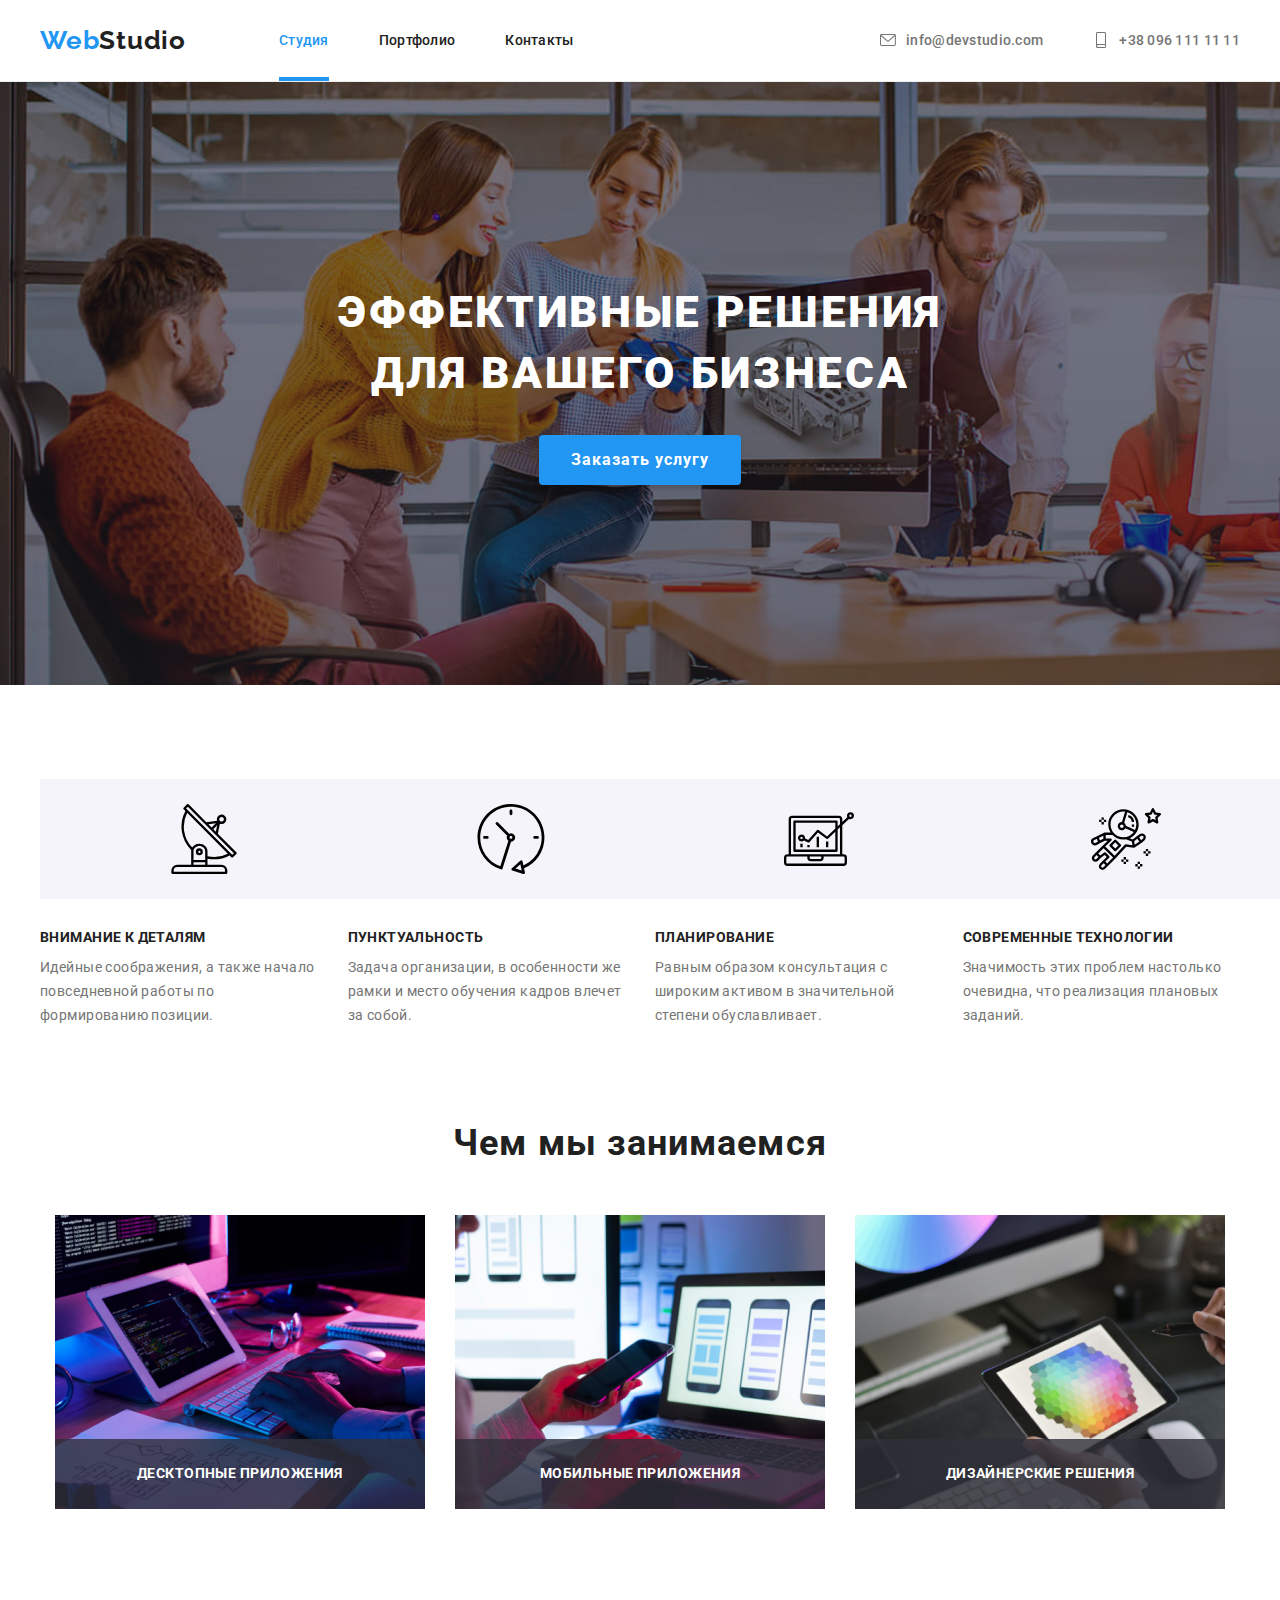
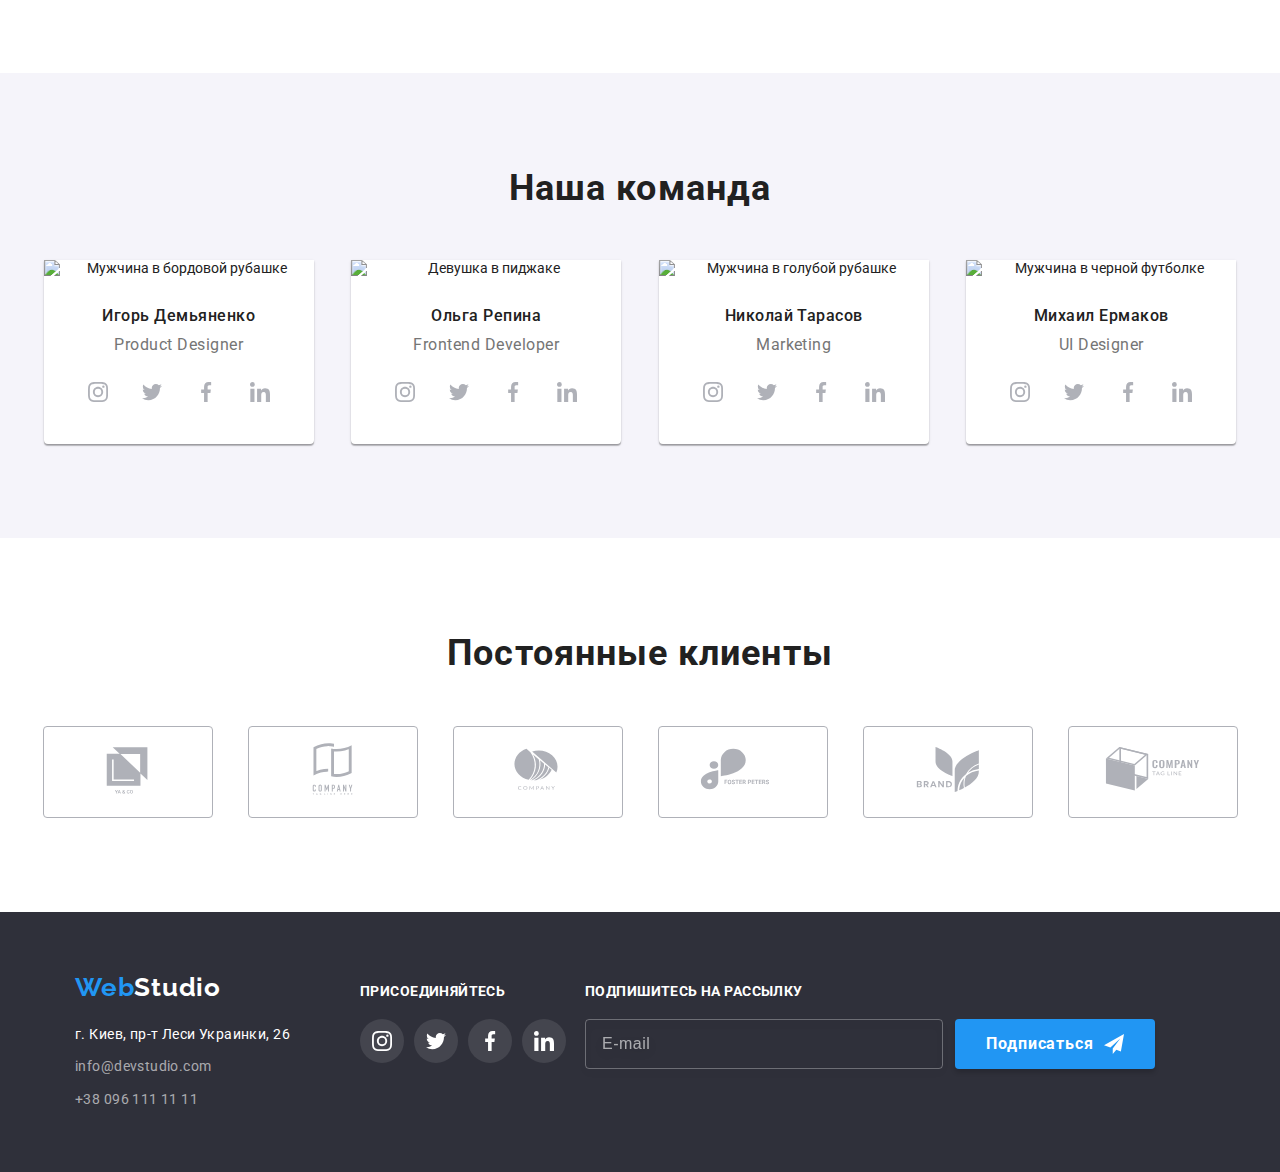
==== commit 330daecb: "update" ====
--- a/index.html
+++ b/index.html
@@ -36,8 +36,8 @@
             </a></li>
         </ul>
       </nav>
-      <ul class="header__contact list box-flex font-7">
-        <li class="header__contact__item position-items ">
+      <ul class="header__contact list font-7">
+        <li class="header__contact__item">
           <a class="link email animation-1 box-flex" href="mailto:info@devstudio.com">
             <svg class="svg animation-1" style="width: 16px; height:16px;">
               <use href="./images/icons.svg#icon-envelope"></use>
@@ -45,7 +45,7 @@
             <p>info@devstudio.com</p>
           </a>
         </li>
-        <li class="header__contact__item position-items ">
+        <li class="header__contact__item">
           <a class="link tel animation-1 box-flex" href="tel:+380961111111">
             <svg class="svg animation-1" style="width: 16px; height:16px;">
               <use href="./images/icons.svg#icon-smartphone"></use>
--- a/css/main.min.css
+++ b/css/main.min.css
@@ -2,7 +2,7 @@
       180deg,
       rgba(47, 48, 58, 0.2) 0%,     
        rgba(47, 48, 58, 0.4) 100%
-    );--border-radius: 4px;--gap: 30px;--item:3;--margin-element: 30px;--main-box-shadow: 0px 4px 4px rgba(0, 0, 0, 0.15)}body{font-family:var(--main-font);font-style:normal;font-size:14px;color:var(--main-txt-cl)}*{margin:0;padding:0}.visually-hidden{position:absolute;width:1px;height:1px;margin:-1px;padding:0;overflow:hidden;border:0;clip:rect(0 0 0 0)}.font-1{font-family:var(--main-font);font-style:normal;font-weight:900;font-size:44px;line-height:1.4;letter-spacing:0.06em}.font-2{font-family:var(--main-font);font-style:normal;font-weight:bold;font-size:36px;line-height:1.2;text-align:center;letter-spacing:0.03em}.font-3{font-family:var(--secondary-font);font-style:normal;font-weight:bold;font-size:26px;line-height:1.2;letter-spacing:0.03em}.font-4{font-family:var(--main-font);font-style:normal;font-weight:bold;font-size:16px;line-height:1.9;letter-spacing:0.06em}.font-5{font-family:var(--main-font);font-style:normal;font-weight:500;font-size:16px;line-height:1.2;text-align:center;letter-spacing:0.03em}.font-6{font-family:var(--main-font);font-style:normal;font-weight:normal;font-size:16px;line-height:1.2;text-align:center;letter-spacing:0.03em}.font-7{font-family:var(--main-font);font-style:normal;font-weight:500;font-size:14px;line-height:1.2;letter-spacing:0.02em}.font-8{font-family:var(--main-font);font-style:normal;font-weight:normal;font-size:14px;line-height:1.7;letter-spacing:0.03em}.font-9{font-family:var(--main-font);font-style:normal;font-weight:bold;font-size:14px;line-height:1.2;letter-spacing:0.03em}.font-10{font-family:var(--main-font);font-style:normal;font-weight:normal;font-size:12px;line-height:1.2;letter-spacing:0.01em;color:var(--third-txt-cl)}.font-11{font-family:var(--main-font);font-style:normal;font-weight:bold;font-size:20px;line-height:1.5;text-align:center;letter-spacing:0.03em}.font-12{font-family:var(--main-font);font-style:normal;font-weight:bold;font-size:18px;line-height:2;text-align:center;letter-spacing:0.06em}.list,.list-marcked{list-style:none;-webkit-padding-start:0;padding-inline-start:0}.container{max-width:480px;padding-left:15px;padding-right:15px;margin:0 auto}@media (min-width: 768px){.container{max-width:768px}}@media (min-width: 1280px){.container{max-width:1200px}}.section{max-width:1600px;padding-top:94px;padding-bottom:94px;margin-left:auto;margin-right:auto}.link{text-decoration:none;color:var(--main-txt-cl);--animation-property: color}.link:hover,.link:focus{color:var(--secondary-txt-cl)}.box-flex{display:-webkit-box;display:-ms-flexbox;display:flex;-webkit-box-align:center;-ms-flex-align:center;align-items:center;-webkit-box-pack:center;-ms-flex-pack:center;justify-content:center}.btn{text-align:center;border-width:0px;border-radius:var(--border-radius);cursor:pointer}.animation-1{-webkit-transition-property:var(--animation-property);transition-property:var(--animation-property);-webkit-transition-duration:250ms;transition-duration:250ms;-webkit-transition-timing-function:cubic-bezier(0.4, 0, 0.2, 1);transition-timing-function:cubic-bezier(0.4, 0, 0.2, 1)}.btn-action{color:var(--main-bg-cl);background-color:var(--secondary-txt-cl);-webkit-box-shadow:var(--main-box-shadow);box-shadow:var(--main-box-shadow);--animation-property: background-color}.btn-action:hover,.btn-action:focus{background-color:var(--btn-bg-secondary-cl)}.image{display:block;height:auto;max-width:100%}.svg{display:inline-block;background-color:transparent;-webkit-box-pack:center;-ms-flex-pack:center;justify-content:center;-webkit-box-align:center;-ms-flex-align:center;align-items:center}.grid{display:-ms-grid;display:grid;-ms-grid-columns:(1fr)[var];grid-template-columns:repeat(var(--item), 1fr);gap:var(--gap)}.position-items{margin-right:var(--margin-element)}.position-items:last-child{margin-right:0}.header{background-color:var(--main-bg-cl);border-bottom:1px solid #ececec}@media (max-width: 767.98px){.header{padding-top:16px;padding-left:15px;padding-right:16px;padding-bottom:10px}}.header .font-3{color:var(--secondary-txt-cl);font-size:24px}@media (min-width: 1280px){.header .font-3{font-size:26px}}.header__logo{color:var(--main-txt-cl)}.header__navigation{display:none;text-align:left;vertical-align:top;--margin-element:50px}@media (min-width: 768px){.header__navigation{margin-left:88px;display:block}}@media (min-width: 1280px){.header__navigation{margin-left:93px}}.current-page{position:relative}.current-page::after{position:absolute;display:inline-block;bottom:0;left:0;content:"";width:100%;height:4px;background-color:var(--secondary-txt-cl)}.header__navigation__list__item .link{display:inline-block;padding-top:32px;padding-bottom:32px;--animation-property: color 
-    }.current-page{color:var(--secondary-txt-cl)}.header__contact{display:none;margin-left:auto;--margin-element:50px}@media (min-width: 768px){.header__contact{margin-left:88px;display:-webkit-box;display:-ms-flexbox;display:flex;-ms-flex-wrap:wrap;flex-wrap:wrap;-webkit-box-pack:start;-ms-flex-pack:start;justify-content:flex-start}}@media (min-width: 1280px){.header__contact{margin-left:93px;display:-webkit-box;display:-ms-flexbox;display:flex;-ms-flex-wrap:nowrap;flex-wrap:nowrap}}.header__contact__item .link{color:var(--third-txt-cl);--animation-property: color, fill  
-      }.header__contact__item:hover .link,.header__contact__item:focus .link{color:var(--secondary-txt-cl)}.header__contact__item .svg{display:block;fill:var(--third-txt-cl);margin-right:10px}.header__contact__item:hover .svg,.header__contact__item:focus .svg{fill:var(--secondary-txt-cl)}.main{background:var(--main-bg-cl)}.shapka{padding-top:118px;padding-bottom:118px;background-size:cover;background-color:var(--third-bg-cl);background-image:var(--linear-gradient),url(../images/hero/bg-img_sm.jpg)}@media screen and (min-device-pixel-ratio: 2), screen and (-moz-min-device-pixel-ratio: 2), screen and (-webkit-min-device-pixel-ratio: 2), screen and (min-resolution: 192dpi), screen and (min-resolution: 2dppx){.shapka{background-image:var(--linear-gradient),url(../images/hero/bg-img_sm@2x.jpg)}}@media (min-width: 768px){.shapka{padding-top:118px;padding-bottom:118px;background-image:var(--linear-gradient),url(../images/hero/bg-img_md.jpg)}}@media screen and (min-width: 768px) and (min-device-pixel-ratio: 2), screen and (min-width: 768px) and (-moz-min-device-pixel-ratio: 2), screen and (min-width: 768px) and (-webkit-min-device-pixel-ratio: 2), screen and (min-width: 768px) and (min-resolution: 192dpi), screen and (min-width: 768px) and (min-resolution: 2dppx){.shapka{background-image:var(--linear-gradient),url(../images/hero/bg-img_md@2x.jpg)}}@media (min-width: 1280px){.shapka{padding-top:200px;padding-bottom:200px;background-image:var(--linear-gradient),url(../images/hero/bg-img_lg.jpg)}}@media screen and (min-width: 1280px) and (min-device-pixel-ratio: 2), screen and (min-width: 1280px) and (-moz-min-device-pixel-ratio: 2), screen and (min-width: 1280px) and (-webkit-min-device-pixel-ratio: 2), screen and (min-width: 1280px) and (min-resolution: 192dpi), screen and (min-width: 1280px) and (min-resolution: 2dppx){.shapka{background-image:var(--linear-gradient),url(../images/hero/bg-img_lg@2x.jpg)}}.shapka__container{text-align:center}.shapka .font-1{display:inline-block;text-transform:uppercase;color:var(--main-bg-cl);font-size:26px;max-width:360px}@media (min-width: 1280px){.shapka .font-1{font-size:44px;max-width:700px}}.shapka__container .btn-action{display:block;margin-left:auto;margin-right:auto;margin-top:30px;padding:10px 32px}.peculiarities__container__list{--item:1;-ms-flex-wrap:wrap;flex-wrap:wrap}@media (min-width: 768px){.peculiarities__container__list{--item:2;-ms-flex-wrap:wrap;flex-wrap:wrap}}@media (min-width: 1280px){.peculiarities__container__list{--item:4;-ms-flex-wrap:nowrap;flex-wrap:nowrap}}.peculiarities__container__item{--margin-element:30px}.peculiarities__container__item .svg{display:inline-block;width:70px;height:70px;background-color:transparent}.peculiarities__container__item__box{padding:25px;background-color:var(--secondary-bg-cl);width:100%}.peculiarities__container__item__title{margin-top:30px;margin-bottom:10px;text-transform:uppercase;text-align:center}@media (min-width: 768px){.peculiarities__container__item__title{text-align:left}}@media (min-width: 1280px){.peculiarities__container__item__title{text-align:left}}.peculiarities__container__item .font-8{color:var(--third-txt-cl)}.activity{display:none}@media (min-width: 1280px){.activity{display:block;padding-bottom:94px}}.activity__list{margin-top:50px}.activity__list__item{--margin-element:30px}.activity__list__item .image{-o-object-fit:cover;object-fit:cover;height:294px;width:370px}.activity__list__item__description{position:relative;top:-70px;min-height:70px;width:100%;background:rgba(47,48,58,0.8)}.activity__list__item .font-9{-webkit-box-align:center;-ms-flex-align:center;align-items:center;text-transform:uppercase;color:var(--main-bg-cl)}.team{display:block;text-align:center;background:var(--secondary-bg-cl)}.team .font-2{font-size:28px}@media (min-width: 1280px){.team .font-2{font-size:36px}}.team__list{justify-items:center;margin-top:50px;--item: 1;-ms-flex-wrap:wrap;flex-wrap:wrap}@media (min-width: 768px){.team__list{--item: 2;-ms-flex-wrap:wrap;flex-wrap:wrap}}@media (min-width: 1280px){.team__list{--item:4;-ms-flex-wrap:nowrap;flex-wrap:nowrap}}.team__list__item{width:270px;background:var(--main-bg-cl);-webkit-box-shadow:0px 1px 3px rgba(0,0,0,0.12),0px 1px 1px rgba(0,0,0,0.14),0px 2px 1px rgba(0,0,0,0.2);box-shadow:0px 1px 3px rgba(0,0,0,0.12),0px 1px 1px rgba(0,0,0,0.14),0px 2px 1px rgba(0,0,0,0.2);border-radius:0px 0px var(--border-radius) var(--border-radius)}.team__list__item:last-child{margin-right:0px}.team__list__item .social{font-size:0px;line-height:1}.team__list__item__info{padding-top:30px;padding-bottom:30px}.team__list__item__title{margin-bottom:10px}.team__list__item__text{margin-bottom:16px;color:#757575}.team__list__item__social .item:not(:last-child){margin-right:10px}.team__list__item__social .svg{fill:#AFB1B8;width:20px;height:20px;--animation-property: fill}.team__list__item__social .item{-webkit-box-sizing:border-box;box-sizing:border-box;width:44px;height:44px;border-radius:50%;--animation-property: background-color}.team__list__item__social .item:hover,.team__list__item__social .item:focus{background-color:var(--secondary-txt-cl)}.team__list__item__social .item:hover .svg,.team__list__item__social .item:focus .svg{fill:#ffffff}.team__list__item .social-link{width:100%;height:100%}.client__container__title{margin-bottom:50px;font-size:28px}@media (min-width: 1280px){.client__container__title{font-size:36px}}.client__list{justify-items:center;--item: 1;-ms-flex-wrap:wrap;flex-wrap:wrap}@media (min-width: 480px){.client__list{--item: 2}}@media (min-width: 768px){.client__list{--item: 3}}@media (min-width: 1280px){.client__list{--item: 6;-ms-flex-wrap:nowrap;flex-wrap:nowrap}}.client__list__item{width:210px;height:92px;border:1px solid #AFB1B8;-webkit-box-sizing:border-box;box-sizing:border-box;border-radius:4px;--animation-property: border}@media (min-width: 768px){.client__list__item{width:226px}}@media (min-width: 1280px){.client__list__item{width:170px}}.client__list__item:hover,.client__list__item:focus{border:1px solid var(--secondary-txt-cl)}.client__list__item .svg{fill:#AFB1B8;width:106px;height:60px;--animation-property: fill}.client__list__item:hover .svg,.client__list__item:focus .svg{fill:var(--secondary-txt-cl)}.footer{background:var(--third-bg-cl);padding:15px}@media (min-width: 480px){.footer{padding:60px}}.footer__container{-webkit-box-align:baseline;-ms-flex-align:baseline;align-items:baseline;-ms-flex-wrap:wrap;flex-wrap:wrap;-webkit-box-orient:vertical;-webkit-box-direction:normal;-ms-flex-direction:column;flex-direction:column;text-align:center;-ms-flex-pack:distribute;justify-content:space-around}@media (min-width: 768px){.footer__container{-webkit-box-orient:horizontal;-webkit-box-direction:normal;-ms-flex-direction:row;flex-direction:row;-ms-flex-wrap:wrap;flex-wrap:wrap;text-align:center}}@media (min-width: 1280px){.footer__container{-ms-flex-wrap:nowrap;flex-wrap:nowrap;text-align:left}}.footer__logo{top:24px}.footer .font-3{color:var(--secondary-txt-cl);font-size:24px}@media (min-width: 1280px){.footer .font-3{font-size:26px}}.footer__logo{color:var(--main-bg-cl)}.footer__address{color:var(--main-bg-cl);margin-top:20px;margin-bottom:60px}@media (min-width: 768px){.footer__address{margin-bottom:60px}}@media (min-width: 1280px){.footer__address{margin-bottom:0}}.footer__address__contact__list{margin-top:9px;-webkit-box-orient:vertical;-webkit-box-direction:normal;-ms-flex-direction:column;flex-direction:column;-webkit-box-align:start;-ms-flex-align:start;align-items:flex-start}.footer__address__contact__item{margin-bottom:9px}.footer__address__contact__item:last-child{margin-bottom:0px}.footer__address__contact__item .link{color:rgba(255,255,255,0.6);--animation-property: color}.footer__address__contact__item .link:hover,.footer__address__contact__item .link:active,.footer__address__contact__item .link:focus{color:var(--secondary-txt-cl)}.footer__social{margin-left:auto;margin-right:auto;margin-bottom:60px}@media (min-width: 768px){.footer__social{margin-bottom:60px;margin-left:0;margin-right:0}}@media (min-width: 1280px){.footer__social{margin-left:70px;margin-bottom:0}}.footer__container__logo{margin-right:auto;margin-left:auto}@media (min-width: 768px){.footer__container__logo{margin-right:0;margin-left:0}}.footer__social__title{color:#ffffff;margin-bottom:20px;text-transform:uppercase}.footer__social__item{width:44px;height:44px;background:rgba(255,255,255,0.1);border-radius:50%;--animation-property: background-color}.footer__social__item:hover,.footer__social__item:focus{background:#2196F3}.footer__social__item:not(:last-child){margin-right:10px}.footer__social__item__link{width:100%;height:100%}.footer .svg{fill:var(--main-bg-cl);position:relative;width:20px;height:20px;padding:0}.footer__subscription{margin-left:auto}.subscription__form{-webkit-box-align:end;-ms-flex-align:end;align-items:flex-end;-ms-flex-wrap:wrap;flex-wrap:wrap}@media (min-width: 768px){.subscription__form{-ms-flex-wrap:wrap;flex-wrap:wrap}}@media (min-width: 1280px){.subscription__form{-ms-flex-wrap:nowrap;flex-wrap:nowrap}}.subscription__form__box__title{color:#ffffff;margin-bottom:20px;text-transform:uppercase}.subscription__form__input{outline:transparent;padding:15px 16px;background-color:transparent;min-width:70vw;min-height:50px;border:1px solid rgba(255,255,255,0.3);color:var(--main-bg-cl);-webkit-box-sizing:border-box;box-sizing:border-box;-webkit-filter:drop-shadow(0px 4px 4px rgba(0,0,0,0.15));filter:drop-shadow(0px 4px 4px rgba(0,0,0,0.15));border-radius:4px;margin-bottom:20px}@media (min-width: 768px){.subscription__form__input{margin-bottom:20px;min-width:450px}}@media (min-width: 1280px){.subscription__form__input{margin-bottom:0;min-width:358px}}.subscription__form__input:focus,.subscription__form__input:focus,.subscription__form__input:focus-visible{border:1px solid #2196F3}.subscription__form__input:focus-within{border-color:var(--secondary-txt-cl)}.subscription__form__input::-webkit-input-placeholder{font-size:16px;line-height:1.25;-webkit-box-align:center;align-items:center;letter-spacing:0.03em;color:rgba(255,255,255,0.6)}.subscription__form__input:-ms-input-placeholder{font-size:16px;line-height:1.25;-ms-flex-align:center;align-items:center;letter-spacing:0.03em;color:rgba(255,255,255,0.6)}.subscription__form__input::-ms-input-placeholder{font-size:16px;line-height:1.25;-ms-flex-align:center;align-items:center;letter-spacing:0.03em;color:rgba(255,255,255,0.6)}.subscription__form__input::placeholder{font-size:16px;line-height:1.25;-webkit-box-align:center;-ms-flex-align:center;align-items:center;letter-spacing:0.03em;color:rgba(255,255,255,0.6)}.subscription__form__btn{min-width:200px;min-height:50px;margin-left:50px;margin-right:50px;-webkit-box-align:center;-ms-flex-align:center;align-items:center}@media (min-width: 1280px){.subscription__form__btn{margin-left:12px}}.sibscription__form__svg{width:24px;height:24px;margin-left:10px}.backdrop{position:fixed;top:50%;left:50%;-webkit-transform:translate(-50%, -50%);transform:translate(-50%, -50%);width:100vw;height:100vw;background:rgba(0,0,0,0.2);opacity:1;-webkit-transition-property:opacity, visibility;transition-property:opacity, visibility;-webkit-transition-duration:250ms;transition-duration:250ms;-webkit-transition-timing-function:cubic-bezier(0.4, 0, 0.2, 1);transition-timing-function:cubic-bezier(0.4, 0, 0.2, 1)}.is-hidden{visibility:hidden;opacity:0;pointer-events:none}.modal{position:relative;min-height:250px;background-color:var(--main-bg-cl)}@media (min-width: 480px){.modal{width:450px}}@media (min-width: 1280px){.modal{width:528px}}.modal__form{background-color:var(--main-bg-cl);padding:40px}.modal__form__label:focus-within .modal__form__input,.modal__form__label:focus-visible .modal__form__input{border-color:var(--secondary-txt-cl)}.modal__form__label:focus-within .modal__form__icon,.modal__form__label:focus-visible .modal__form__icon{fill:var(--secondary-txt-cl)}.modal__form__title{color:var(--main-txt-cl)}.modal__button-close{position:absolute;right:8px;top:8px;padding:0;width:30px;height:30px;border:1px solid rgba(0,0,0,0.1);background:var(--main-bg-cl);-webkit-box-sizing:border-box;box-sizing:border-box;border-radius:50%}.modal__button-close:hover .modal__button-close__icon,.modal__button-close:focus .modal__button-close__icon{fill:var(--secondary-txt-cl)}.modal__button-close__icon{fill:var(--black-cl);position:relative;width:10px;height:10px;padding:0;--animation: fill}.modal__form__label{display:block;position:relative}.modal__form__label:not(:first-child){margin-top:10px}.modal__form__input{outline:transparent;width:100%;padding-top:12px;padding-left:42px;padding-right:10px;padding-bottom:12px;margin-top:4px;font-size:12px;line-height:14px;letter-spacing:0.01em;border:1px solid rgba(33,33,33,0.2);-webkit-box-sizing:border-box;box-sizing:border-box;border-radius:4px}.modal__form__message{outline:transparent;width:100%;padding-top:12px;padding-left:16px;padding-right:16px;padding-bottom:12px;margin-top:4px;border:1px solid rgba(33,33,33,0.2);-webkit-box-sizing:border-box;box-sizing:border-box;border-radius:4px;resize:none}.modal__form__message:focus-within,.modal__form__message:focus-visible{border:1px solid var(--secondary-txt-cl)}.modal__form__message::-webkit-input-placeholder{font-weight:normal;font-size:12px;line-height:1.15;letter-spacing:0.01em;color:rgba(117,117,117,0.5)}.modal__form__message:-ms-input-placeholder{font-weight:normal;font-size:12px;line-height:1.15;letter-spacing:0.01em;color:rgba(117,117,117,0.5)}.modal__form__message::-ms-input-placeholder{font-weight:normal;font-size:12px;line-height:1.15;letter-spacing:0.01em;color:rgba(117,117,117,0.5)}.modal__form__message::placeholder{font-weight:normal;font-size:12px;line-height:1.15;letter-spacing:0.01em;color:rgba(117,117,117,0.5)}.modal__form__icon{position:absolute;bottom:20%;left:12px}.modal__form__agrement{width:100%;-webkit-box-align:baseline;-ms-flex-align:baseline;align-items:baseline;margin-top:20px;margin-bottom:30px}.modal__form__agrement__checkbox{width:16px;height:16px}.modal__form__agrement__link{color:var()}.modal__form__btn-send{display:block;margin:0 auto;padding:10px 32px;margin-left:auto;margin-right:auto}.modal__form__agrement__checkbox:checked+.modal__form__agrement__text .modal__form__agrement__checkbox-input__icon{fill:var(--secondary-txt-cl)}.modal__form__agrement__checkbox-input__icon{fill:var(--main-bg-cl);margin-right:8px;border:1px solid #000000;border-radius:4px}.modal__form__agrement__text{font-size:12px}@media (min-width: 1280px){.modal__form__agrement__text{font-size:14px}}.test__label{color:blue}.test__checkbox:checked+label{color:crimson}.mobile__menu__open{display:none;background-color:transparent;outline:transparent;border:none}@media (max-width: 767.98px){.mobile__menu__open{display:-webkit-box;display:-ms-flexbox;display:flex;position:absolute;top:10px;right:10px}}.mobile__menu__open__svg{fill:var(--main-txt-cl);--animation: fill}.mobile__menu__open:focus .mobile__menu__open__svg,.mobile__menu__open:hover .mobile__menu__open__svg{fill:var(--secondary-txt-cl)}.modal__menu{position:fixed;top:0;left:0;width:100vw;height:100%;padding:46px 40px;background:#ffffff;opacity:1;-webkit-transform:translateX(0);transform:translateX(0);-webkit-transition-property:opacity, visibility , -webkit-transform;transition-property:opacity, visibility , -webkit-transform;transition-property:opacity, visibility , transform;transition-property:opacity, visibility , transform, -webkit-transform;-webkit-transition-duration:1250ms;transition-duration:1250ms;-webkit-transition-timing-function:cubic-bezier(0.4, 0, 0.2, 1);transition-timing-function:cubic-bezier(0.4, 0, 0.2, 1);-webkit-box-pack:justify;-ms-flex-pack:justify;justify-content:space-between;-webkit-box-align:start;-ms-flex-align:start;align-items:flex-start;-webkit-box-orient:vertical;-webkit-box-direction:normal;-ms-flex-direction:column;flex-direction:column}.is-visible{visibility:hidden;opacity:0;-webkit-transform:translateX(-100%);transform:translateX(-100%);-webkit-transition-property:opacity, visibility, -webkit-transform;transition-property:opacity, visibility, -webkit-transform;transition-property:opacity, visibility, transform;transition-property:opacity, visibility, transform, -webkit-transform;-webkit-transition-duration:1250ms;transition-duration:1250ms;-webkit-transition-timing-function:cubic-bezier(0.4, 0, 0.2, 1);transition-timing-function:cubic-bezier(0.4, 0, 0.2, 1)}.modal__menu__btn__close{background-color:transparent;outline:transparent;position:absolute;right:25px;top:21px;border:none}.modal__menu__btn__close:hover .modal__menu__button-close__icon,.modal__menu__btn__close:focus .modal__menu__button-close__icon{fill:var(--secondary-txt-cl)}.modal__menu__button-close__icon{display:block;--animation: fill}.modal__menu__contact{display:-webkit-box;display:-ms-flexbox;display:flex;-webkit-box-orient:vertical;-webkit-box-direction:normal;-ms-flex-direction:column;flex-direction:column;-webkit-box-align:start;-ms-flex-align:start;align-items:flex-start}.modal__menu__navigation__item .font-5{font-size:40px;text-align:left}.modal__menu__navigation__item:not(:last-child){margin-bottom:30px}.modal__menu__contact__item:not(:last-child){margin-bottom:32px}.modal__menu__contact__item:last-child{margin-top:32px}.modal__menu__contact__item__tel .font-5{font-size:34px;letter-spacing:0.02em}.modal__menu__contact__item__email .font-7{font-size:24px}.modal__menu__contact__social__item .link{font-weight:500;font-size:18px;line-height:22px;letter-spacing:0.02em;color:var(--secondary-txt-cl)}.modal__menu__contact__social__item:not(:last-child){padding-right:10px;border-right:1px solid rgba(33,33,33,0.2)}.modal__menu__contact__social__item:not(:first-child){padding-left:10px}.portfolio__memu__list{margin-bottom:50px;-ms-flex-wrap:wrap;flex-wrap:wrap}@media (min-width: 768px){.portfolio__memu__list{-ms-flex-wrap:nowrap;flex-wrap:nowrap}}.portfolio__memu__item{margin-right:8px;margin-bottom:15px}.portfolio__memu__item:last-child{margin-right:0px}.portfolio__memu__button-filter{display:block;text-align:center;padding-left:22px;padding-right:22px;padding-top:6px;padding-bottom:6px;color:var(--main-txt-cl);background-color:var(--secondary-bg-cl);border-width:0px;border-radius:var(--border-radius);--animation-property: background-color, color, box-shadow }.portfolio__memu__button-filter:hover,.portfolio__memu__button-filter:focus,.portfolio__memu__button-filter:active{color:var(--main-bg-cl);background-color:var(--secondary-txt-cl);-webkit-box-shadow:0px 4px 4px rgba(0,0,0,0.15);box-shadow:0px 4px 4px rgba(0,0,0,0.15)}.portfolio__repeater{--item:1}@media (min-width: 768px){.portfolio__repeater{--item:2}}@media (min-width: 1280px){.portfolio__repeater{--item:3}}.portfolio__repeater__item{display:block;position:relative;-webkit-box-sizing:border-box;box-sizing:border-box;width:450px}@media (min-width: 768px){.portfolio__repeater__item{width:354px}}@media (min-width: 1280px){.portfolio__repeater__item{width:370px}}.portfolio__image__box{position:relative;width:100%;height:294px;overflow:hidden}.portfolio__repeater__item{background:var(--main-bg-cl);--animation-property: box-shadow}.portfolio__repeater__item__link{height:100%;display:-ms-grid;display:grid;-ms-grid-rows:294px 1fr;grid-template-rows:294px 1fr}.portfolio__repeater__item__link:hover,.portfolio__repeater__item__link:active{-webkit-box-shadow:0px 1px 1px rgba(0,0,0,0.12),0px 4px 4px rgba(0,0,0,0.06),1px 4px 6px rgba(0,0,0,0.16);box-shadow:0px 1px 1px rgba(0,0,0,0.12),0px 4px 4px rgba(0,0,0,0.06),1px 4px 6px rgba(0,0,0,0.16)}.portfolio__repeater__item:nth-child(3n+3){margin-right:0px}.portfolio__repeater__item:nth-last-child(-n+3){margin-bottom:0px}.portfolio__item__description{position:absolute;width:100%;height:294px;padding-left:24px;padding-right:24px;background:rgba(33,150,243,0.9);--animation-property: transform}.portfolio__repeater__item__link:hover .portfolio__item__description,.portfolio__repeater__item__link:active .portfolio__item__description{-webkit-transform:translate(0%, -100%);transform:translate(0%, -100%)}.text-description{text-align:center;font-size:18px;line-height:1.55;color:var(--main-bg-cl)}.portfolio__repeater__item__part{padding:20px 24px;border-bottom:2px solid #EEEEEE;border-left:2px solid #EEEEEE;border-right:2px solid #EEEEEE}.portfolio__repeater__item .image{width:370px;height:294px}.portfolio .font-12{text-align:left;margin-bottom:4px;text-decoration:none;color:#212121}.portfolio .text{text-decoration:none;color:#757575}
+    );--border-radius: 4px;--gap: 30px;--item:3;--margin-element: 30px;--main-box-shadow: 0px 4px 4px rgba(0, 0, 0, 0.15)}body{font-family:var(--main-font);font-style:normal;font-size:14px;color:var(--main-txt-cl)}*{margin:0;padding:0}img{display:block;height:auto;max-width:100%}.visually-hidden{position:absolute;width:1px;height:1px;margin:-1px;padding:0;overflow:hidden;border:0;clip:rect(0 0 0 0)}.font-1{font-family:var(--main-font);font-style:normal;font-weight:900;font-size:44px;line-height:1.4;letter-spacing:0.06em}.font-2{font-family:var(--main-font);font-style:normal;font-weight:bold;font-size:36px;line-height:1.2;text-align:center;letter-spacing:0.03em}.font-3{font-family:var(--secondary-font);font-style:normal;font-weight:bold;font-size:26px;line-height:1.2;letter-spacing:0.03em}.font-4{font-family:var(--main-font);font-style:normal;font-weight:bold;font-size:16px;line-height:1.9;letter-spacing:0.06em}.font-5{font-family:var(--main-font);font-style:normal;font-weight:500;font-size:16px;line-height:1.2;text-align:center;letter-spacing:0.03em}.font-6{font-family:var(--main-font);font-style:normal;font-weight:normal;font-size:16px;line-height:1.2;text-align:center;letter-spacing:0.03em}.font-7{font-family:var(--main-font);font-style:normal;font-weight:500;font-size:14px;line-height:1.2;letter-spacing:0.02em}.font-8{font-family:var(--main-font);font-style:normal;font-weight:normal;font-size:14px;line-height:1.7;letter-spacing:0.03em}.font-9{font-family:var(--main-font);font-style:normal;font-weight:bold;font-size:14px;line-height:1.2;letter-spacing:0.03em}.font-10{font-family:var(--main-font);font-style:normal;font-weight:normal;font-size:12px;line-height:1.2;letter-spacing:0.01em;color:var(--third-txt-cl)}.font-11{font-family:var(--main-font);font-style:normal;font-weight:bold;font-size:20px;line-height:1.5;text-align:center;letter-spacing:0.03em}.font-12{font-family:var(--main-font);font-style:normal;font-weight:bold;font-size:18px;line-height:2;text-align:center;letter-spacing:0.06em}.list,.list-marcked{list-style:none;-webkit-padding-start:0;padding-inline-start:0}.container{max-width:480px;padding-left:15px;padding-right:15px;margin:0 auto}@media (min-width: 768px){.container{max-width:768px}}@media (min-width: 1280px){.container{max-width:1200px}}.section{max-width:1600px;padding-top:94px;padding-bottom:94px;margin-left:auto;margin-right:auto}.link{text-decoration:none;color:var(--main-txt-cl);--animation-property: color}.link:hover,.link:focus{color:var(--secondary-txt-cl)}.box-flex{display:-webkit-box;display:-ms-flexbox;display:flex;-webkit-box-align:center;-ms-flex-align:center;align-items:center;-webkit-box-pack:center;-ms-flex-pack:center;justify-content:center}.btn{text-align:center;border-width:0px;border-radius:var(--border-radius);cursor:pointer}.animation-1{-webkit-transition-property:var(--animation-property);transition-property:var(--animation-property);-webkit-transition-duration:250ms;transition-duration:250ms;-webkit-transition-timing-function:cubic-bezier(0.4, 0, 0.2, 1);transition-timing-function:cubic-bezier(0.4, 0, 0.2, 1)}.btn-action{color:var(--main-bg-cl);background-color:var(--secondary-txt-cl);-webkit-box-shadow:var(--main-box-shadow);box-shadow:var(--main-box-shadow);--animation-property: background-color}.btn-action:hover,.btn-action:focus{background-color:var(--btn-bg-secondary-cl)}.svg{display:inline-block;background-color:transparent;-webkit-box-pack:center;-ms-flex-pack:center;justify-content:center;-webkit-box-align:center;-ms-flex-align:center;align-items:center}.grid{display:-ms-grid;display:grid;-ms-grid-columns:(1fr)[var];grid-template-columns:repeat(var(--item), 1fr);gap:var(--gap)}.position-items{margin-right:var(--margin-element)}.position-items:last-child{margin-right:0}.header{background-color:var(--main-bg-cl);border-bottom:1px solid #ececec}@media (max-width: 767.98px){.header{padding-top:16px;padding-left:15px;padding-right:16px;padding-bottom:10px}}.header .font-3{color:var(--secondary-txt-cl);font-size:24px}@media (min-width: 1280px){.header .font-3{font-size:26px}}.header__logo{color:var(--main-txt-cl)}.header__navigation{display:none;text-align:left;vertical-align:top;--margin-element:50px}@media (min-width: 768px){.header__navigation{margin-left:88px;display:block}}@media (min-width: 1280px){.header__navigation{margin-left:93px}}.current-page{position:relative}.current-page::after{position:absolute;display:inline-block;bottom:0;left:0;content:"";width:100%;height:4px;background-color:var(--secondary-txt-cl)}.header__navigation__list__item .link{display:inline-block;padding-top:32px;padding-bottom:32px;--animation-property: color 
+    }.current-page{color:var(--secondary-txt-cl)}.header__contact{display:none;margin-left:auto;--margin-element:50px}@media (min-width: 768px){.header__contact{display:-webkit-box;display:-ms-flexbox;display:flex;-webkit-box-orient:vertical;-webkit-box-direction:normal;-ms-flex-direction:column;flex-direction:column;-webkit-box-pack:start;-ms-flex-pack:start;justify-content:flex-start;-webkit-box-align:start;-ms-flex-align:start;align-items:flex-start}}@media (min-width: 1280px){.header__contact{-webkit-box-orient:horizontal;-webkit-box-direction:normal;-ms-flex-direction:row;flex-direction:row;-ms-flex-wrap:nowrap;flex-wrap:nowrap}}.header__contact__item:first-child{margin-bottom:10px;margin-right:0}@media (min-width: 1280px){.header__contact__item:first-child{margin-bottom:0;margin-right:50px}}.header__contact__item .link{color:var(--third-txt-cl);--animation-property: color, fill  
+      }.header__contact__item:hover .link,.header__contact__item:focus .link{color:var(--secondary-txt-cl)}.header__contact__item .svg{display:block;fill:var(--third-txt-cl);margin-right:10px}.header__contact__item:hover .svg,.header__contact__item:focus .svg{fill:var(--secondary-txt-cl)}.main{background:var(--main-bg-cl)}.shapka{padding-top:118px;padding-bottom:118px;background-size:cover;background-color:var(--third-bg-cl);background-image:var(--linear-gradient),url(../images/hero/bg-img_sm.jpg)}@media screen and (min-device-pixel-ratio: 2), screen and (-moz-min-device-pixel-ratio: 2), screen and (-webkit-min-device-pixel-ratio: 2), screen and (min-resolution: 192dpi), screen and (min-resolution: 2dppx){.shapka{background-image:var(--linear-gradient),url(../images/hero/bg-img_sm@2x.jpg)}}@media (min-width: 768px){.shapka{padding-top:118px;padding-bottom:118px;background-image:var(--linear-gradient),url(../images/hero/bg-img_md.jpg)}}@media screen and (min-width: 768px) and (min-device-pixel-ratio: 2), screen and (min-width: 768px) and (-moz-min-device-pixel-ratio: 2), screen and (min-width: 768px) and (-webkit-min-device-pixel-ratio: 2), screen and (min-width: 768px) and (min-resolution: 192dpi), screen and (min-width: 768px) and (min-resolution: 2dppx){.shapka{background-image:var(--linear-gradient),url(../images/hero/bg-img_md@2x.jpg)}}@media (min-width: 1280px){.shapka{padding-top:200px;padding-bottom:200px;background-image:var(--linear-gradient),url(../images/hero/bg-img_lg.jpg)}}@media screen and (min-width: 1280px) and (min-device-pixel-ratio: 2), screen and (min-width: 1280px) and (-moz-min-device-pixel-ratio: 2), screen and (min-width: 1280px) and (-webkit-min-device-pixel-ratio: 2), screen and (min-width: 1280px) and (min-resolution: 192dpi), screen and (min-width: 1280px) and (min-resolution: 2dppx){.shapka{background-image:var(--linear-gradient),url(../images/hero/bg-img_lg@2x.jpg)}}.shapka__container{text-align:center}.shapka .font-1{display:inline-block;text-transform:uppercase;color:var(--main-bg-cl);font-size:26px;max-width:360px}@media (min-width: 1280px){.shapka .font-1{font-size:44px;max-width:700px}}.shapka__container .btn-action{display:block;margin-left:auto;margin-right:auto;margin-top:30px;padding:10px 32px}.peculiarities__container__list{--item:1;-ms-flex-wrap:wrap;flex-wrap:wrap}@media (min-width: 768px){.peculiarities__container__list{--item:2;-ms-flex-wrap:wrap;flex-wrap:wrap}}@media (min-width: 1280px){.peculiarities__container__list{--item:4;-ms-flex-wrap:nowrap;flex-wrap:nowrap}}.peculiarities__container__item{--margin-element:30px}.peculiarities__container__item .svg{display:inline-block;width:70px;height:70px;background-color:transparent}.peculiarities__container__item__box{padding:25px;background-color:var(--secondary-bg-cl);width:100%}.peculiarities__container__item__title{margin-top:30px;margin-bottom:10px;text-transform:uppercase;text-align:center}@media (min-width: 768px){.peculiarities__container__item__title{text-align:left}}@media (min-width: 1280px){.peculiarities__container__item__title{text-align:left}}.peculiarities__container__item .font-8{color:var(--third-txt-cl)}.activity{display:none}@media (min-width: 1280px){.activity{display:block;padding-bottom:94px}}.activity__list{margin-top:50px}.activity__list__item{--margin-element:30px}.activity__list__item .image{-o-object-fit:cover;object-fit:cover;height:294px;width:370px}.activity__list__item__description{position:relative;top:-70px;min-height:70px;width:100%;background:rgba(47,48,58,0.8)}.activity__list__item .font-9{-webkit-box-align:center;-ms-flex-align:center;align-items:center;text-transform:uppercase;color:var(--main-bg-cl)}.team{display:block;text-align:center;background:var(--secondary-bg-cl)}.team .font-2{font-size:28px}@media (min-width: 1280px){.team .font-2{font-size:36px}}.team__list{justify-items:center;margin-top:50px;--item: 1;-ms-flex-wrap:wrap;flex-wrap:wrap}@media (min-width: 768px){.team__list{--item: 2;-ms-flex-wrap:wrap;flex-wrap:wrap}}@media (min-width: 1280px){.team__list{--item:4;-ms-flex-wrap:nowrap;flex-wrap:nowrap}}.team__list__item{width:270px;background:var(--main-bg-cl);-webkit-box-shadow:0px 1px 3px rgba(0,0,0,0.12),0px 1px 1px rgba(0,0,0,0.14),0px 2px 1px rgba(0,0,0,0.2);box-shadow:0px 1px 3px rgba(0,0,0,0.12),0px 1px 1px rgba(0,0,0,0.14),0px 2px 1px rgba(0,0,0,0.2);border-radius:0px 0px var(--border-radius) var(--border-radius)}.team__list__item:last-child{margin-right:0px}.team__list__item .social{font-size:0px;line-height:1}.team__list__item__info{padding-top:30px;padding-bottom:30px}.team__list__item__title{margin-bottom:10px}.team__list__item__text{margin-bottom:16px;color:#757575}.team__list__item__social .item:not(:last-child){margin-right:10px}.team__list__item__social .svg{fill:#AFB1B8;width:20px;height:20px;--animation-property: fill}.team__list__item__social .item{-webkit-box-sizing:border-box;box-sizing:border-box;width:44px;height:44px;border-radius:50%;--animation-property: background-color}.team__list__item__social .item:hover,.team__list__item__social .item:focus{background-color:var(--secondary-txt-cl)}.team__list__item__social .item:hover .svg,.team__list__item__social .item:focus .svg{fill:#ffffff}.team__list__item .social-link{width:100%;height:100%}.client__container__title{margin-bottom:50px;font-size:28px}@media (min-width: 1280px){.client__container__title{font-size:36px}}.client__list{justify-items:center;--item: 1;-ms-flex-wrap:wrap;flex-wrap:wrap}@media (min-width: 480px){.client__list{--item: 2}}@media (min-width: 768px){.client__list{--item: 3}}@media (min-width: 1280px){.client__list{--item: 6;-ms-flex-wrap:nowrap;flex-wrap:nowrap}}.client__list__item{width:210px;height:92px;border:1px solid #AFB1B8;-webkit-box-sizing:border-box;box-sizing:border-box;border-radius:4px;--animation-property: border}@media (min-width: 768px){.client__list__item{width:226px}}@media (min-width: 1280px){.client__list__item{width:170px}}.client__list__item:hover,.client__list__item:focus{border:1px solid var(--secondary-txt-cl)}.client__list__item .svg{fill:#AFB1B8;width:106px;height:60px;--animation-property: fill}.client__list__item:hover .svg,.client__list__item:focus .svg{fill:var(--secondary-txt-cl)}.footer{background:var(--third-bg-cl);padding:15px}@media (min-width: 480px){.footer{padding:60px}}.footer__container{-webkit-box-align:baseline;-ms-flex-align:baseline;align-items:baseline;-ms-flex-wrap:wrap;flex-wrap:wrap;-webkit-box-orient:vertical;-webkit-box-direction:normal;-ms-flex-direction:column;flex-direction:column;text-align:center;-ms-flex-pack:distribute;justify-content:space-around}@media (min-width: 768px){.footer__container{-webkit-box-orient:horizontal;-webkit-box-direction:normal;-ms-flex-direction:row;flex-direction:row;-ms-flex-wrap:wrap;flex-wrap:wrap;text-align:center}}@media (min-width: 1280px){.footer__container{-ms-flex-wrap:nowrap;flex-wrap:nowrap;text-align:left}}.footer__logo{top:24px}.footer .font-3{color:var(--secondary-txt-cl);font-size:24px}@media (min-width: 1280px){.footer .font-3{font-size:26px}}.footer__logo{color:var(--main-bg-cl)}.footer__address{color:var(--main-bg-cl);margin-top:20px;margin-bottom:60px}@media (min-width: 768px){.footer__address{margin-bottom:60px}}@media (min-width: 1280px){.footer__address{margin-bottom:0}}.footer__address__contact__list{margin-top:9px;-webkit-box-orient:vertical;-webkit-box-direction:normal;-ms-flex-direction:column;flex-direction:column;-webkit-box-align:start;-ms-flex-align:start;align-items:flex-start}.footer__address__contact__item{margin-bottom:9px}.footer__address__contact__item:last-child{margin-bottom:0px}.footer__address__contact__item .link{color:rgba(255,255,255,0.6);--animation-property: color}.footer__address__contact__item .link:hover,.footer__address__contact__item .link:active,.footer__address__contact__item .link:focus{color:var(--secondary-txt-cl)}.footer__social{margin-left:auto;margin-right:auto;margin-bottom:60px}@media (min-width: 768px){.footer__social{margin-bottom:60px;margin-left:0;margin-right:0}}@media (min-width: 1280px){.footer__social{margin-left:70px;margin-bottom:0}}.footer__container__logo{margin-right:auto;margin-left:auto}@media (min-width: 768px){.footer__container__logo{margin-right:0;margin-left:0}}.footer__social__title{color:#ffffff;margin-bottom:20px;text-transform:uppercase}.footer__social__item{width:44px;height:44px;background:rgba(255,255,255,0.1);border-radius:50%;--animation-property: background-color}.footer__social__item:hover,.footer__social__item:focus{background:#2196F3}.footer__social__item:not(:last-child){margin-right:10px}.footer__social__item__link{width:100%;height:100%}.footer .svg{fill:var(--main-bg-cl);position:relative;width:20px;height:20px;padding:0}.footer__subscription{margin-left:auto}.subscription__form{-webkit-box-align:end;-ms-flex-align:end;align-items:flex-end;-ms-flex-wrap:wrap;flex-wrap:wrap}@media (min-width: 768px){.subscription__form{-ms-flex-wrap:wrap;flex-wrap:wrap}}@media (min-width: 1280px){.subscription__form{-ms-flex-wrap:nowrap;flex-wrap:nowrap}}.subscription__form__box__title{color:#ffffff;margin-bottom:20px;text-transform:uppercase}.subscription__form__input{outline:transparent;padding:15px 16px;background-color:transparent;min-width:70vw;min-height:50px;border:1px solid rgba(255,255,255,0.3);color:var(--main-bg-cl);-webkit-box-sizing:border-box;box-sizing:border-box;-webkit-filter:drop-shadow(0px 4px 4px rgba(0,0,0,0.15));filter:drop-shadow(0px 4px 4px rgba(0,0,0,0.15));border-radius:4px;margin-bottom:20px}@media (min-width: 768px){.subscription__form__input{margin-bottom:20px;min-width:450px}}@media (min-width: 1280px){.subscription__form__input{margin-bottom:0;min-width:358px}}.subscription__form__input:focus,.subscription__form__input:focus,.subscription__form__input:focus-visible{border:1px solid #2196F3}.subscription__form__input:focus-within{border-color:var(--secondary-txt-cl)}.subscription__form__input::-webkit-input-placeholder{font-size:16px;line-height:1.25;-webkit-box-align:center;align-items:center;letter-spacing:0.03em;color:rgba(255,255,255,0.6)}.subscription__form__input:-ms-input-placeholder{font-size:16px;line-height:1.25;-ms-flex-align:center;align-items:center;letter-spacing:0.03em;color:rgba(255,255,255,0.6)}.subscription__form__input::-ms-input-placeholder{font-size:16px;line-height:1.25;-ms-flex-align:center;align-items:center;letter-spacing:0.03em;color:rgba(255,255,255,0.6)}.subscription__form__input::placeholder{font-size:16px;line-height:1.25;-webkit-box-align:center;-ms-flex-align:center;align-items:center;letter-spacing:0.03em;color:rgba(255,255,255,0.6)}.subscription__form__btn{min-width:200px;min-height:50px;margin-left:50px;margin-right:50px;-webkit-box-align:center;-ms-flex-align:center;align-items:center}@media (min-width: 1280px){.subscription__form__btn{margin-left:12px}}.sibscription__form__svg{width:24px;height:24px;margin-left:10px}.backdrop{position:fixed;top:50%;left:50%;-webkit-transform:translate(-50%, -50%);transform:translate(-50%, -50%);width:100vw;height:100vw;background:rgba(0,0,0,0.2);opacity:1;-webkit-transition-property:opacity, visibility;transition-property:opacity, visibility;-webkit-transition-duration:250ms;transition-duration:250ms;-webkit-transition-timing-function:cubic-bezier(0.4, 0, 0.2, 1);transition-timing-function:cubic-bezier(0.4, 0, 0.2, 1)}.is-hidden{visibility:hidden;opacity:0;pointer-events:none}.modal{position:relative;min-height:250px;background-color:var(--main-bg-cl)}@media (min-width: 480px){.modal{width:450px}}@media (min-width: 1280px){.modal{width:528px}}.modal__form{background-color:var(--main-bg-cl);padding:40px}.modal__form__label:focus .modal__form__input,.modal__form__label:hover .modal__form__input,.modal__form__label:focus-within .modal__form__input,.modal__form__label:focus-visible .modal__form__input{border-color:var(--secondary-txt-cl)}.modal__form__label:focus .modal__form__icon,.modal__form__label:hover .modal__form__icon,.modal__form__label:focus-within .modal__form__icon,.modal__form__label:focus-visible .modal__form__icon{fill:var(--secondary-txt-cl)}.modal__form__title{color:var(--main-txt-cl)}.modal__button-close{position:absolute;right:8px;top:8px;padding:0;width:30px;height:30px;border:1px solid rgba(0,0,0,0.1);background:var(--main-bg-cl);-webkit-box-sizing:border-box;box-sizing:border-box;border-radius:50%}.modal__button-close:hover .modal__button-close__icon,.modal__button-close:focus .modal__button-close__icon{fill:var(--secondary-txt-cl)}.modal__button-close__icon{fill:var(--black-cl);position:relative;width:10px;height:10px;padding:0;--animation: fill}.modal__form__label{display:block;position:relative}.modal__form .font-10:not(:first-child){margin-top:10px}.modal__form__input{outline:transparent;width:100%;padding-top:12px;padding-left:42px;padding-right:10px;padding-bottom:12px;margin-top:4px;font-size:12px;line-height:14px;letter-spacing:0.01em;border:1px solid rgba(33,33,33,0.2);-webkit-box-sizing:border-box;box-sizing:border-box;border-radius:4px}.modal__form__message{outline:transparent;width:100%;padding-top:12px;padding-left:16px;padding-right:16px;padding-bottom:12px;margin-top:4px;border:1px solid rgba(33,33,33,0.2);-webkit-box-sizing:border-box;box-sizing:border-box;border-radius:4px;resize:none}.modal__form__message:hover,.modal__form__message:focus,.modal__form__message:focus-within,.modal__form__message:focus-visible{border:1px solid var(--secondary-txt-cl)}.modal__form__message::-webkit-input-placeholder{font-weight:normal;font-size:12px;line-height:1.15;letter-spacing:0.01em;color:rgba(117,117,117,0.5)}.modal__form__message:-ms-input-placeholder{font-weight:normal;font-size:12px;line-height:1.15;letter-spacing:0.01em;color:rgba(117,117,117,0.5)}.modal__form__message::-ms-input-placeholder{font-weight:normal;font-size:12px;line-height:1.15;letter-spacing:0.01em;color:rgba(117,117,117,0.5)}.modal__form__message::placeholder{font-weight:normal;font-size:12px;line-height:1.15;letter-spacing:0.01em;color:rgba(117,117,117,0.5)}.modal__form__icon{position:absolute;bottom:20%;left:12px}.modal__form__agrement{width:100%;-webkit-box-align:baseline;-ms-flex-align:baseline;align-items:baseline;margin-top:20px;margin-bottom:30px}.modal__form__agrement__checkbox{width:16px;height:16px}.modal__form__agrement__link{color:var(--secondary-txt-cl)}.modal__form__btn-send{display:block;margin:0 auto;padding:10px 32px;margin-left:auto;margin-right:auto}.modal__form__agrement__checkbox:checked+.modal__form__agrement__text .modal__form__agrement__checkbox-input__icon{fill:var(--secondary-txt-cl);border:1px solid var(--secondary-txt-cl);outline:transparent}.modal__form__agrement__checkbox-input__icon{fill:var(--main-bg-cl);margin-right:8px;border:1px solid #000000;border-radius:4px}.modal__form__agrement__text{font-size:12px}@media (min-width: 1280px){.modal__form__agrement__text{font-size:14px}}.test__label{color:blue}.test__checkbox:checked+label{color:crimson}.mobile__menu__open{display:none;background-color:transparent;outline:transparent;border:none}@media (max-width: 767.98px){.mobile__menu__open{display:-webkit-box;display:-ms-flexbox;display:flex;position:absolute;top:10px;right:10px}}.mobile__menu__open__svg{fill:var(--main-txt-cl);--animation: fill}.mobile__menu__open:focus .mobile__menu__open__svg,.mobile__menu__open:hover .mobile__menu__open__svg{fill:var(--secondary-txt-cl)}.modal__menu{position:fixed;top:0;left:0;width:100vw;height:100%;padding:46px 40px;background:#ffffff;opacity:1;-webkit-transform:translateX(0);transform:translateX(0);-webkit-transition-property:opacity, visibility , -webkit-transform;transition-property:opacity, visibility , -webkit-transform;transition-property:opacity, visibility , transform;transition-property:opacity, visibility , transform, -webkit-transform;-webkit-transition-duration:1250ms;transition-duration:1250ms;-webkit-transition-timing-function:cubic-bezier(0.4, 0, 0.2, 1);transition-timing-function:cubic-bezier(0.4, 0, 0.2, 1);-webkit-box-pack:justify;-ms-flex-pack:justify;justify-content:space-between;-webkit-box-align:start;-ms-flex-align:start;align-items:flex-start;-webkit-box-orient:vertical;-webkit-box-direction:normal;-ms-flex-direction:column;flex-direction:column}.is-visible{visibility:hidden;opacity:0;-webkit-transform:translateX(-100%);transform:translateX(-100%);-webkit-transition-property:opacity, visibility, -webkit-transform;transition-property:opacity, visibility, -webkit-transform;transition-property:opacity, visibility, transform;transition-property:opacity, visibility, transform, -webkit-transform;-webkit-transition-duration:1250ms;transition-duration:1250ms;-webkit-transition-timing-function:cubic-bezier(0.4, 0, 0.2, 1);transition-timing-function:cubic-bezier(0.4, 0, 0.2, 1)}.modal__menu__btn__close{background-color:transparent;outline:transparent;position:absolute;right:25px;top:21px;border:none}.modal__menu__btn__close:hover .modal__menu__button-close__icon,.modal__menu__btn__close:focus .modal__menu__button-close__icon{fill:var(--secondary-txt-cl)}.modal__menu__button-close__icon{display:block;--animation: fill}.modal__menu__contact{display:-webkit-box;display:-ms-flexbox;display:flex;-webkit-box-orient:vertical;-webkit-box-direction:normal;-ms-flex-direction:column;flex-direction:column;-webkit-box-align:start;-ms-flex-align:start;align-items:flex-start}.modal__menu__navigation__item .font-5{font-size:40px;text-align:left}.modal__menu__navigation__item:not(:last-child){margin-bottom:30px}.modal__menu__contact__item:not(:last-child){margin-bottom:32px}.modal__menu__contact__item:last-child{margin-top:32px}.modal__menu__contact__item__tel .font-5{font-size:34px;letter-spacing:0.02em}.modal__menu__contact__item__email .font-7{font-size:24px}.modal__menu__contact__social__item .link{font-weight:500;font-size:18px;line-height:22px;letter-spacing:0.02em;color:var(--secondary-txt-cl)}.modal__menu__contact__social__item:not(:last-child){padding-right:10px;border-right:1px solid rgba(33,33,33,0.2)}.modal__menu__contact__social__item:not(:first-child){padding-left:10px}.portfolio__memu__list{margin-bottom:50px;-ms-flex-wrap:wrap;flex-wrap:wrap}@media (min-width: 768px){.portfolio__memu__list{-ms-flex-wrap:nowrap;flex-wrap:nowrap}}.portfolio__memu__item{margin-right:8px;margin-bottom:15px}.portfolio__memu__item:last-child{margin-right:0px}.portfolio__memu__button-filter{display:block;text-align:center;padding-left:22px;padding-right:22px;padding-top:6px;padding-bottom:6px;color:var(--main-txt-cl);font-weight:500;font-size:16px;line-height:1.6;background-color:var(--secondary-bg-cl);border-width:0px;border-radius:var(--border-radius);--animation-property: background-color, color, box-shadow }.portfolio__memu__button-filter:hover,.portfolio__memu__button-filter:focus,.portfolio__memu__button-filter:active{color:var(--main-bg-cl);background-color:var(--secondary-txt-cl);-webkit-box-shadow:0px 4px 4px rgba(0,0,0,0.15);box-shadow:0px 4px 4px rgba(0,0,0,0.15)}.portfolio__repeater{--item:1}@media (min-width: 768px){.portfolio__repeater{--item:2}}@media (min-width: 1280px){.portfolio__repeater{--item:3}}.portfolio__repeater__item{display:block;position:relative;-webkit-box-sizing:border-box;box-sizing:border-box;width:450px}@media (min-width: 768px){.portfolio__repeater__item{width:354px}}@media (min-width: 1280px){.portfolio__repeater__item{width:370px}}.portfolio__image__box{position:relative;width:100%;height:294px;overflow:hidden}.portfolio__repeater__item{background:var(--main-bg-cl);--animation-property: box-shadow}.portfolio__repeater__item__link{height:100%;display:-ms-grid;display:grid;-ms-grid-rows:294px 1fr;grid-template-rows:294px 1fr}.portfolio__repeater__item__link:hover,.portfolio__repeater__item__link:active{-webkit-box-shadow:0px 1px 1px rgba(0,0,0,0.12),0px 4px 4px rgba(0,0,0,0.06),1px 4px 6px rgba(0,0,0,0.16);box-shadow:0px 1px 1px rgba(0,0,0,0.12),0px 4px 4px rgba(0,0,0,0.06),1px 4px 6px rgba(0,0,0,0.16)}.portfolio__repeater__item:nth-child(3n+3){margin-right:0px}.portfolio__repeater__item:nth-last-child(-n+3){margin-bottom:0px}.portfolio__item__description{position:absolute;width:100%;height:294px;padding-left:24px;padding-right:24px;background:rgba(33,150,243,0.9);--animation-property: transform}.portfolio__repeater__item__link:hover .portfolio__item__description,.portfolio__repeater__item__link:active .portfolio__item__description{-webkit-transform:translate(0%, -100%);transform:translate(0%, -100%)}.text-description{text-align:center;font-size:18px;line-height:1.55;color:var(--main-bg-cl)}.portfolio__repeater__item__part{padding:20px 24px;border-bottom:2px solid #EEEEEE;border-left:2px solid #EEEEEE;border-right:2px solid #EEEEEE}.portfolio .font-12{text-align:left;margin-bottom:4px;text-decoration:none;color:#212121}.portfolio .text{text-decoration:none;color:#757575}
 /*# sourceMappingURL=main.min.css.map */